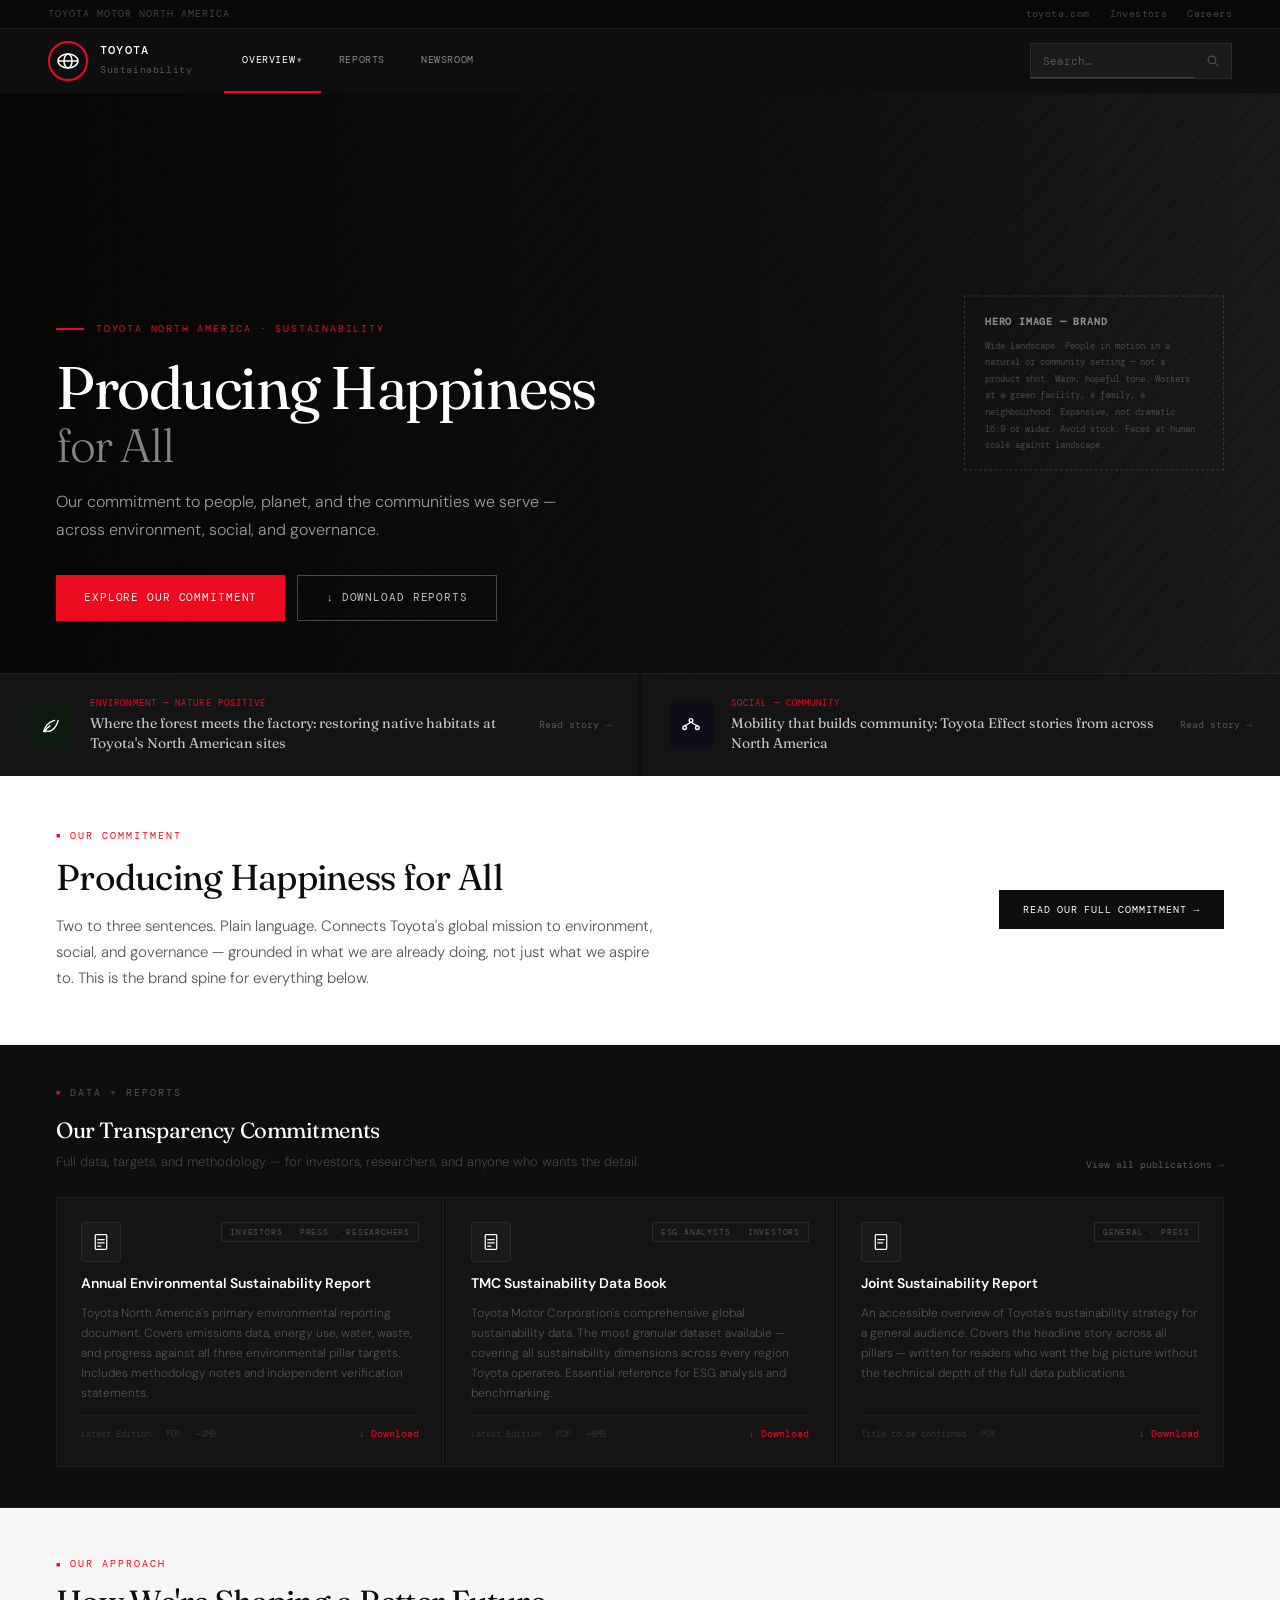
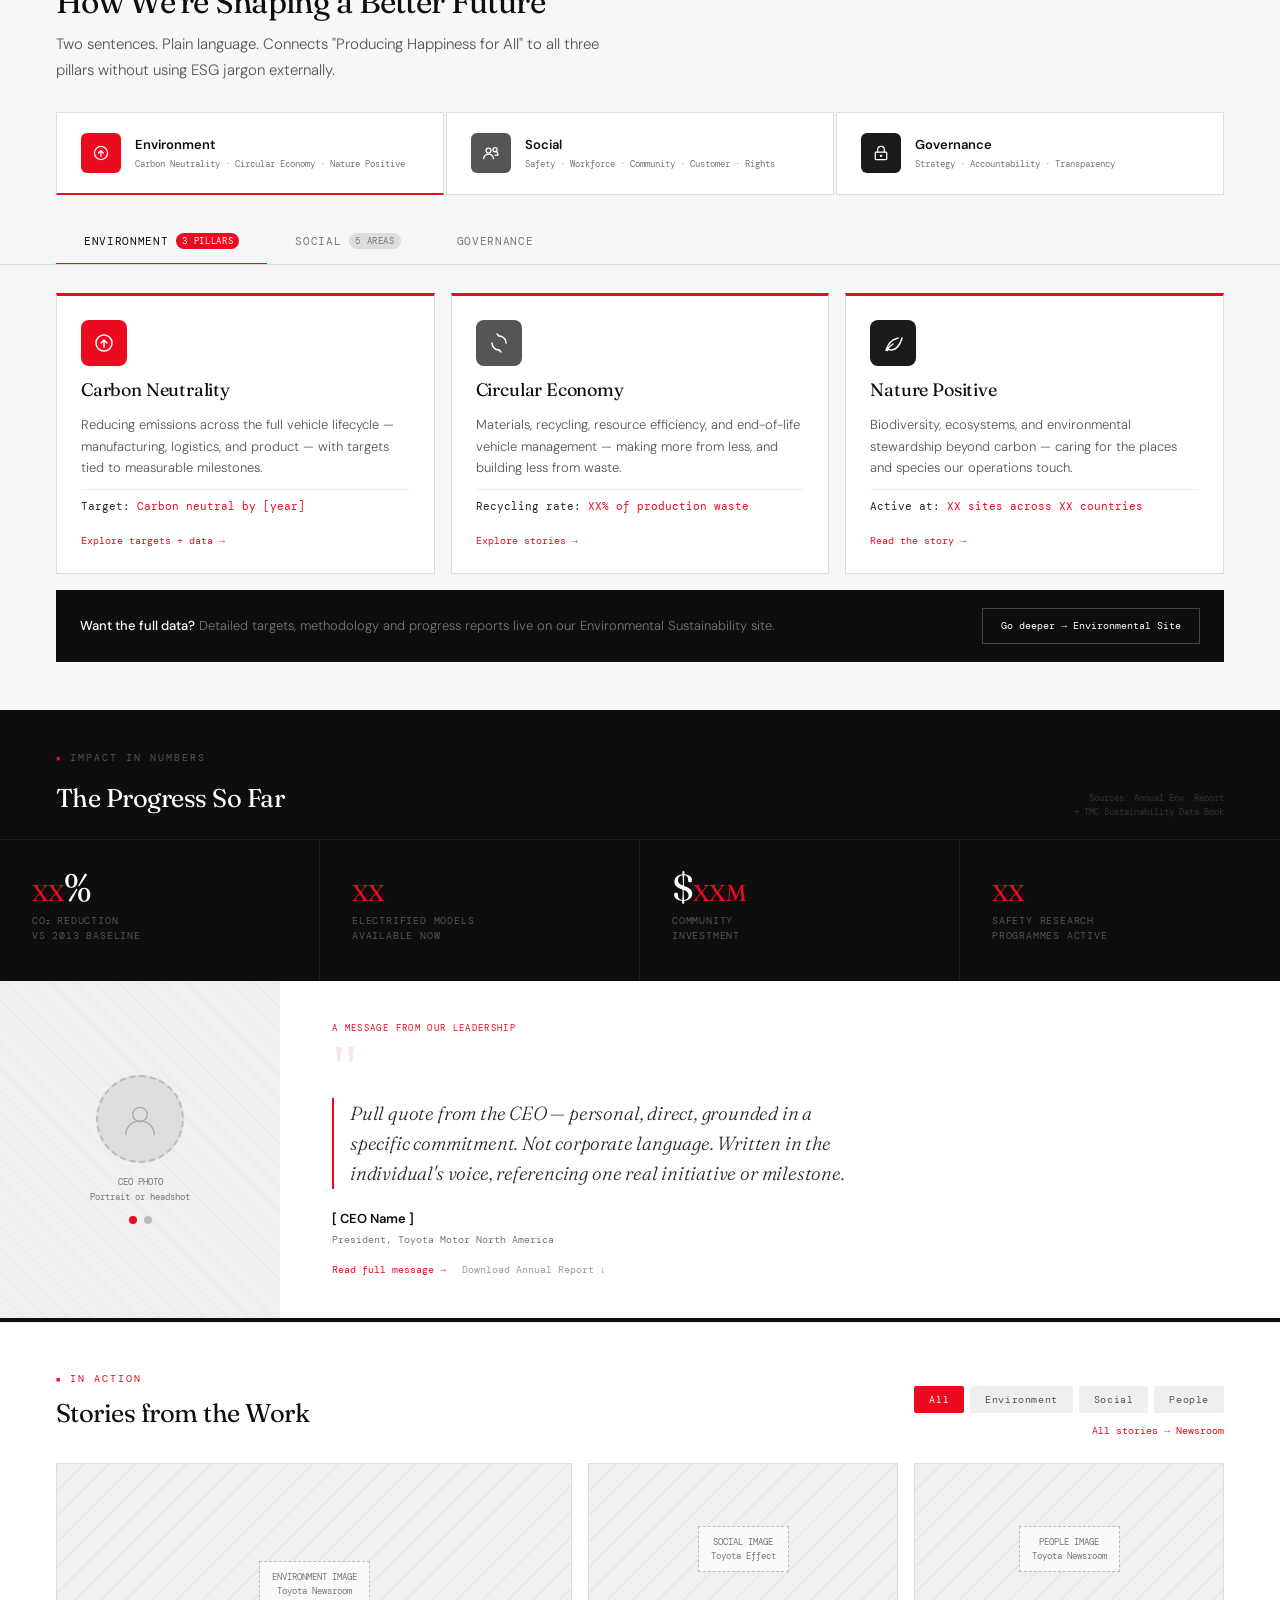
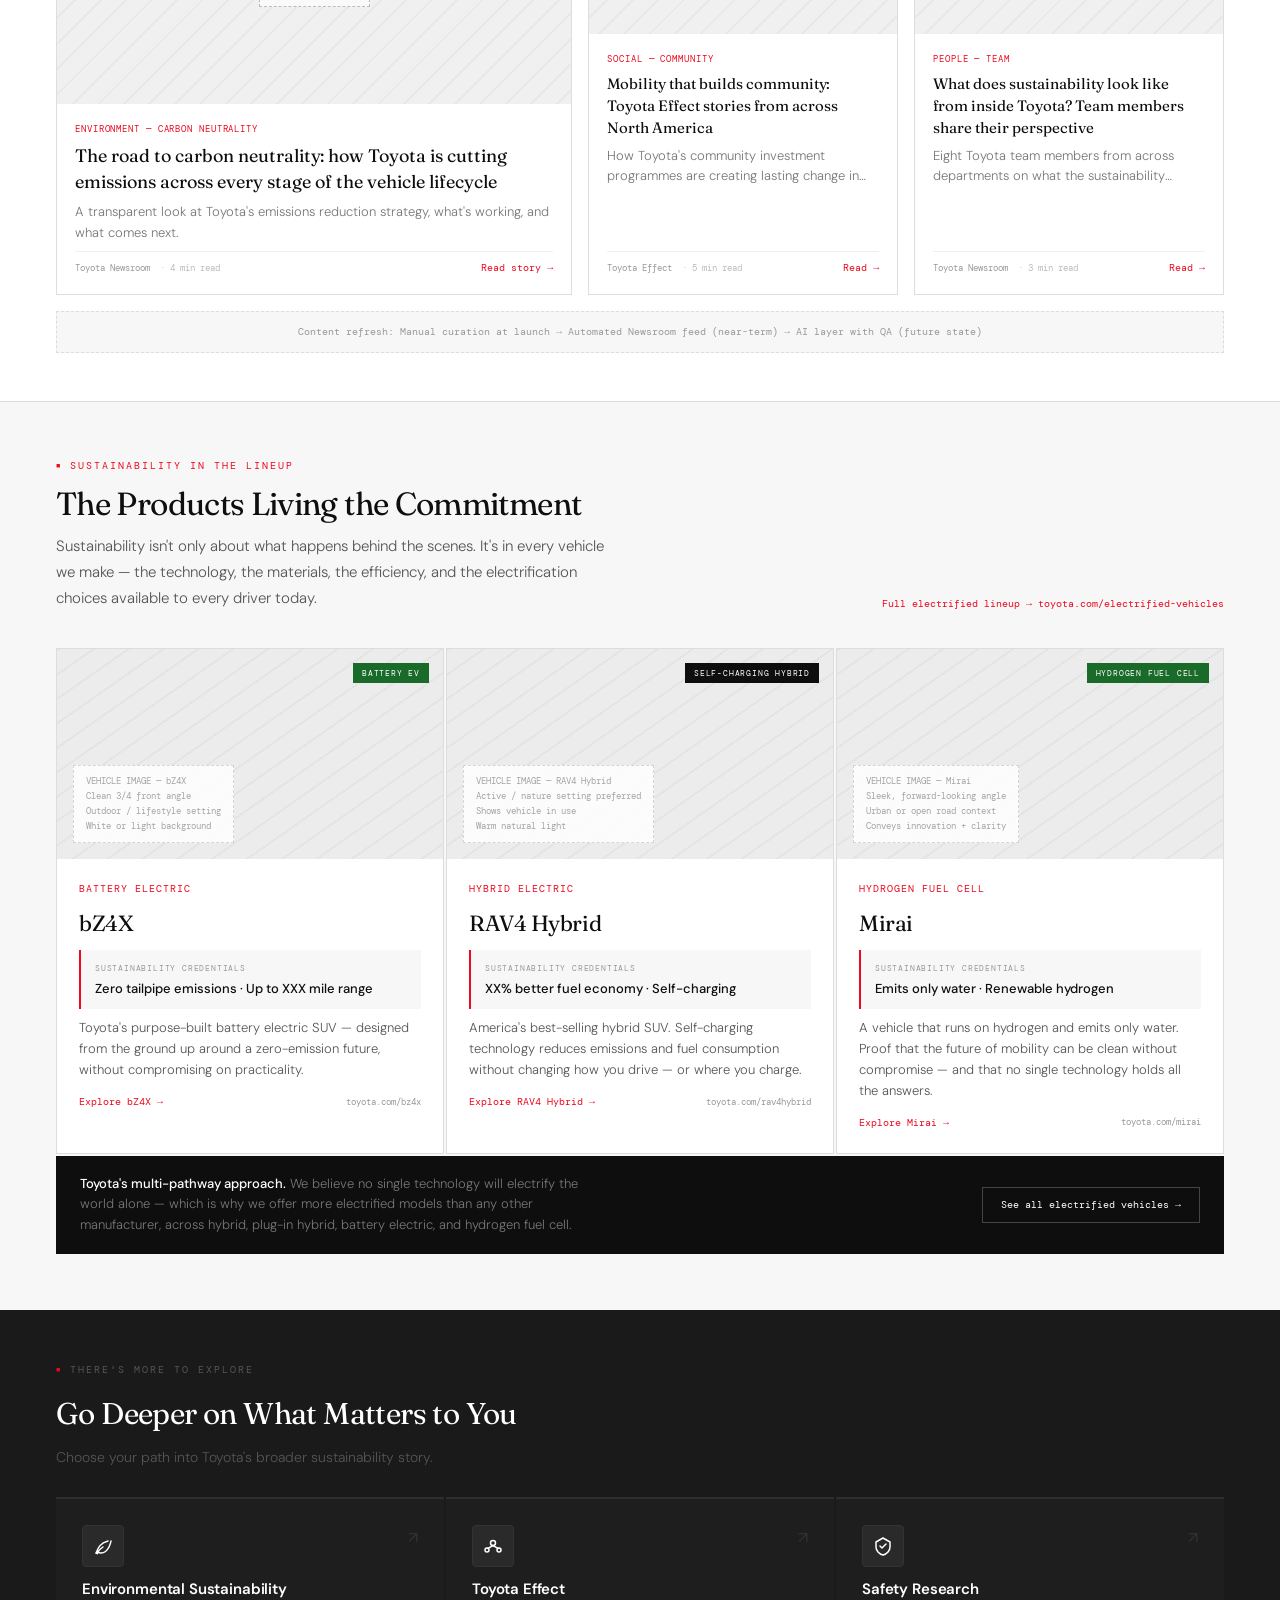
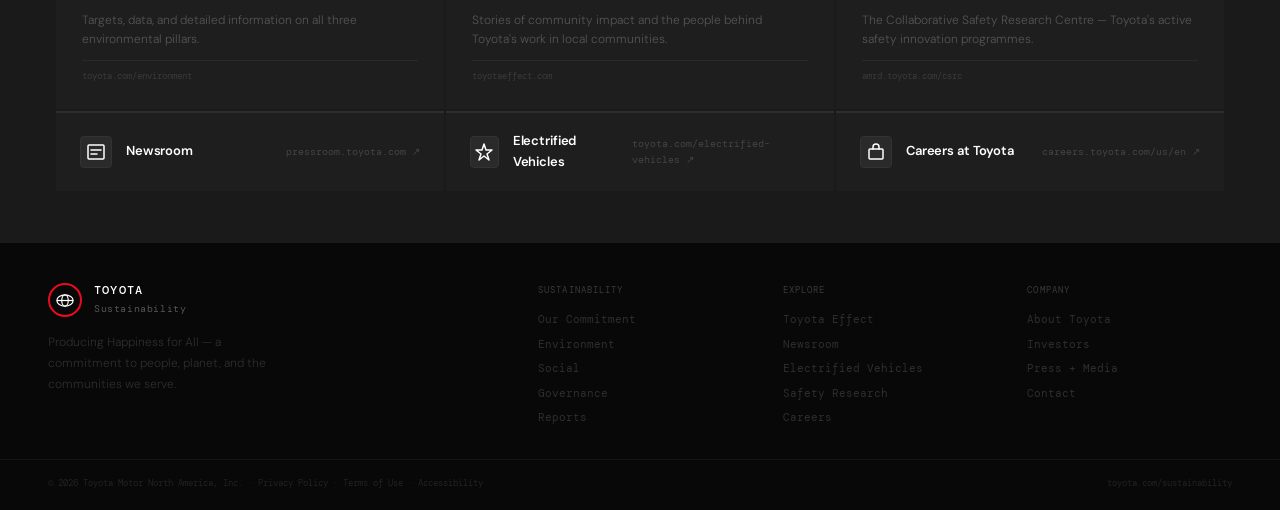
==== index.html @ 77f89257 "Add files via upload" ====
<!DOCTYPE html>
<html lang="en">
<head>
<meta charset="UTF-8">
<meta name="viewport" content="width=device-width, initial-scale=1.0">
<title>Toyota US Sustainability</title>
<link rel="stylesheet" href="shared.css">
<style>
/* ═══════════════════════════════
   1. STATIC HERO
═══════════════════════════════ */
.hero{position:relative;min-height:580px;display:flex;flex-direction:column;justify-content:flex-end;overflow:hidden;background:var(--black)}
.hero-bg{position:absolute;inset:0;background:repeating-linear-gradient(130deg,#141414 0,#141414 1px,#1c1c1c 1px,#1c1c1c 22px)}
.hero-overlay{position:absolute;inset:0;background:linear-gradient(to right,rgba(0,0,0,.82) 0%,rgba(0,0,0,.45) 65%,rgba(0,0,0,.1) 100%)}
.hero-img-note{position:absolute;top:50%;right:56px;transform:translateY(-50%);border:1px dashed rgba(255,255,255,.14);padding:16px 20px;font-family:var(--font-mono);font-size:9px;color:rgba(255,255,255,.22);line-height:1.85;max-width:260px;pointer-events:none}
.hero-img-note strong{display:block;color:rgba(255,255,255,.5);font-size:10px;text-transform:uppercase;letter-spacing:.08em;margin-bottom:6px}
.hero-content{position:relative;z-index:2;padding:56px 56px 52px;max-width:700px}
.hero-eyebrow{display:flex;align-items:center;gap:12px;margin-bottom:18px}
.hero-eyebrow::before{content:'';width:28px;height:2px;background:var(--red)}
.hero-eyebrow-text{font-family:var(--font-mono);font-size:10px;color:var(--red);letter-spacing:.18em;text-transform:uppercase}
.hero-h1{font-family:var(--font-display);font-size:clamp(38px,5vw,60px);font-weight:400;color:var(--white);line-height:1.08;letter-spacing:-.025em;margin-bottom:18px}
.hero-h1 em{display:block;font-weight:300;color:rgba(255,255,255,.5);font-style:normal;font-size:.78em}
.hero-sub{font-size:16px;color:rgba(255,255,255,.6);line-height:1.72;margin-bottom:32px;font-weight:300;max-width:500px}
.hero-ctas{display:flex;gap:12px;flex-wrap:wrap}

/* Hero story teasers — below the fold of the hero */
.hero-stories{display:grid;grid-template-columns:1fr 1fr;gap:2px;background:var(--black)}
.hs-teaser{background:#141414;border-top:1px solid #222;padding:22px 28px;display:flex;align-items:center;gap:18px;cursor:pointer;text-decoration:none;transition:background .2s}
.hs-teaser:hover{background:#1c1c1c}
.hs-teaser-icon{width:44px;height:44px;border-radius:4px;display:flex;align-items:center;justify-content:center;flex-shrink:0}
.hs-teaser-icon.env{background:#0d1a10}
.hs-teaser-icon.soc{background:#0d0d1a}
.hs-teaser-icon svg{width:20px;height:20px}
.hs-teaser-label{font-family:var(--font-mono);font-size:9px;color:var(--red);text-transform:uppercase;letter-spacing:.12em;display:block;margin-bottom:4px}
.hs-teaser-title{font-family:var(--font-display);font-size:14px;font-weight:400;color:rgba(255,255,255,.75);line-height:1.4}
.hs-teaser-read{font-family:var(--font-mono);font-size:10px;color:rgba(255,255,255,.28);margin-left:auto;flex-shrink:0;display:flex;align-items:center;gap:4px;transition:color .2s}
.hs-teaser:hover .hs-teaser-read{color:var(--red)}

@media(max-width:1099px){.hero-content{padding:40px 28px 44px}.hero-img-note{display:none}.hero-stories{grid-template-columns:1fr}}
@media(max-width:767px){.hero-content{padding:32px 20px 36px}.hero-h1{font-size:34px}.hero-ctas{flex-direction:column}.btn-primary,.btn-ghost{width:100%;justify-content:center}.hs-teaser{padding:16px 20px}.hs-teaser-read{display:none}}


/* ═══════════════════════════════
   3. NAV SEARCH
═══════════════════════════════ */
.nav-search{position:relative;display:flex;align-items:center}
.nav-search-toggle{width:36px;height:36px;display:flex;align-items:center;justify-content:center;cursor:pointer;color:#888;transition:color .2s;background:none;border:none}
.nav-search-toggle:hover{color:var(--white)}
.nav-search-toggle svg{width:16px;height:16px}
.nav-search-input-wrap{position:absolute;right:100%;top:50%;transform:translateY(-50%);width:0;overflow:hidden;transition:width .3s ease}
.nav-search-input-wrap.open{width:220px}
.nav-search-input{width:100%;background:#1a1a1a;border:none;border-bottom:1px solid #444;padding:8px 12px;font-family:var(--font-mono);font-size:11px;color:var(--white);outline:none}
.nav-search-input::placeholder{color:#555}
/* Site-wide search overlay */
.search-overlay{position:fixed;inset:0;background:rgba(0,0,0,.92);z-index:200;display:flex;flex-direction:column;align-items:center;padding-top:120px;opacity:0;pointer-events:none;transition:opacity .25s}
.search-overlay.open{opacity:1;pointer-events:all}
.search-overlay-inner{width:100%;max-width:640px;padding:0 24px}
.so-label{font-family:var(--font-mono);font-size:10px;color:var(--red);letter-spacing:.2em;text-transform:uppercase;margin-bottom:16px}
.so-field{display:flex;border-bottom:2px solid var(--red)}
.so-input{flex:1;background:none;border:none;padding:16px 0;font-family:var(--font-display);font-size:clamp(22px,3vw,32px);color:var(--white);outline:none;font-weight:300}
.so-input::placeholder{color:#333}
.so-submit{background:var(--red);color:var(--white);border:none;padding:0 20px;font-family:var(--font-mono);font-size:11px;cursor:pointer;letter-spacing:.08em}
.so-close{position:absolute;top:28px;right:32px;background:none;border:none;color:#555;font-size:24px;cursor:pointer;transition:color .2s;line-height:1}
.so-close:hover{color:var(--white)}
.so-hints{margin-top:24px;display:flex;gap:8px;flex-wrap:wrap}
.so-hint{font-family:var(--font-mono);font-size:10px;color:#444;border:1px solid #2a2a2a;padding:5px 12px;cursor:pointer;transition:all .2s}
.so-hint:hover{background:#1a1a1a;color:var(--white);border-color:#444}

/* ═══════════════════════════════
   KEY MESSAGE
═══════════════════════════════ */
.key-message{background:var(--white);padding:52px 56px;display:grid;grid-template-columns:1fr auto;gap:48px;align-items:center;border-bottom:1px solid var(--grey-100)}
.km-headline{font-family:var(--font-display);font-size:clamp(26px,3vw,36px);font-weight:400;color:var(--black);letter-spacing:-.02em;line-height:1.2;margin-bottom:14px}
.km-body{font-size:15px;color:var(--grey-600);line-height:1.75;max-width:600px;font-weight:300}
@media(max-width:1099px){.key-message{padding:36px 28px;grid-template-columns:1fr;gap:20px}}
@media(max-width:767px){.key-message{padding:28px 20px}}

/* ═══════════════════════════════
   4. REPORTS — EXPANDED
═══════════════════════════════ */
.reports-section{background:var(--black);padding:40px 56px;border-bottom:1px solid #1a1a1a}
.reports-header{display:flex;align-items:flex-end;justify-content:space-between;gap:20px;margin-bottom:24px;flex-wrap:wrap}
.rs-h{font-family:var(--font-display);font-size:clamp(18px,2vw,22px);font-weight:400;color:var(--white);letter-spacing:-.02em;margin-top:6px}
.rs-sub{font-size:13px;color:#444;font-weight:300;margin-top:4px}
.rs-all{font-family:var(--font-mono);font-size:10px;color:#555;text-decoration:none;display:flex;align-items:center;gap:4px;transition:color .2s;white-space:nowrap}
.rs-all:hover{color:var(--white)}
.reports-grid{display:grid;grid-template-columns:repeat(3,1fr);gap:2px}
.report-card{background:#141414;border:1px solid #1e1e1e;padding:24px;display:flex;flex-direction:column;gap:12px;transition:border-color .2s,background .2s;text-decoration:none}
.report-card:hover{border-color:var(--red);background:#181818}
.rc-top{display:flex;align-items:flex-start;justify-content:space-between;gap:12px}
.rc-icon{width:40px;height:40px;background:#1a1a1a;border:1px solid #2a2a2a;border-radius:3px;display:flex;align-items:center;justify-content:center;flex-shrink:0}
.rc-icon svg{width:18px;height:18px}
.rc-audience{font-family:var(--font-mono);font-size:8px;padding:3px 8px;border:1px solid #2a2a2a;color:#555;letter-spacing:.1em;text-transform:uppercase}
.rc-title{font-size:14px;font-weight:600;color:var(--white);line-height:1.35}
.rc-desc{font-size:12px;color:#555;line-height:1.65;font-weight:300;flex:1}
.rc-foot{display:flex;align-items:center;justify-content:space-between;padding-top:10px;border-top:1px solid #1e1e1e}
.rc-meta{font-family:var(--font-mono);font-size:9px;color:#333}
.rc-dl{font-family:var(--font-mono);font-size:10px;color:var(--red);display:flex;align-items:center;gap:4px}
@media(max-width:1099px){.reports-section{padding:32px 28px}.reports-grid{grid-template-columns:1fr 1fr}}
@media(max-width:767px){.reports-section{padding:24px 20px}.reports-header{flex-direction:column;align-items:flex-start}.reports-grid{grid-template-columns:1fr}}

/* ═══════════════════════════════
   5. ESG — OVERVIEW + TABS
═══════════════════════════════ */
.esg-section{background:var(--grey-50)}
.esg-header{padding:48px 56px 0}
/* overview strip */
.esg-overview{display:grid;grid-template-columns:repeat(3,1fr);gap:2px;margin:28px 0 0}
.eo-item{background:var(--white);border:1px solid var(--grey-200);padding:20px 24px;display:flex;align-items:center;gap:14px;transition:box-shadow .15s,border-color .15s;cursor:pointer}
.eo-item:hover{box-shadow:0 3px 14px rgba(0,0,0,.07);border-color:var(--grey-300)}
.eo-item.active-tab{border-bottom-color:var(--red);border-bottom-width:2px}
.eo-icon{width:40px;height:40px;border-radius:6px;display:flex;align-items:center;justify-content:center;flex-shrink:0}
.eo-icon svg{width:18px;height:18px}
.eo-name{font-size:13px;font-weight:600;color:var(--black)}
.eo-tagline{font-family:var(--font-mono);font-size:9px;color:var(--grey-500);margin-top:2px;line-height:1.4}
/* tab nav */
.tab-nav{display:flex;padding:0 56px;border-bottom:1px solid var(--grey-200);overflow-x:auto;margin-top:24px}
.tab-btn{padding:14px 28px;font-family:var(--font-mono);font-size:11px;letter-spacing:.06em;text-transform:uppercase;color:var(--grey-500);cursor:pointer;border:none;border-bottom:2px solid transparent;background:none;margin-bottom:-1px;transition:color .2s,border-color .2s;display:flex;align-items:center;gap:8px;white-space:nowrap}
.tab-btn:hover{color:var(--grey-800)}
.tab-btn.active{color:var(--black);border-bottom-color:var(--red)}
.tab-count{font-size:9px;padding:2px 6px;border-radius:10px;background:var(--grey-200);color:var(--grey-500)}
.tab-btn.active .tab-count{background:var(--red);color:var(--white)}
.tab-panel{display:none;padding:28px 56px 48px}
.tab-panel.active{display:block}
/* env cards */
.env-grid{display:grid;grid-template-columns:repeat(3,1fr);gap:16px;margin-bottom:16px}
.env-card{background:var(--white);border:1px solid var(--grey-200);border-top:3px solid var(--red);padding:24px;display:flex;flex-direction:column;gap:10px;transition:box-shadow .2s}
.env-card:hover{box-shadow:0 4px 20px rgba(0,0,0,.08)}
.env-name{font-family:var(--font-display);font-size:18px;font-weight:400;color:var(--black);letter-spacing:-.01em}
.env-desc{font-size:13px;color:var(--grey-600);line-height:1.65;flex:1;font-weight:300}
.env-stat{font-family:var(--font-mono);font-size:11px;color:var(--grey-800);padding:8px 0;border-top:1px solid var(--grey-100)}
.env-stat span{color:var(--red)}
.env-cta{font-family:var(--font-mono);font-size:10px;color:var(--red);display:flex;align-items:center;gap:4px;cursor:pointer;background:none;border:none;padding:0;transition:gap .2s;text-decoration:none}
.env-cta:hover{gap:8px}
.env-deeper{background:var(--black);padding:18px 24px;display:flex;align-items:center;justify-content:space-between;gap:20px}
.env-deeper-text{font-size:13px;color:var(--grey-500);font-weight:300}
.env-deeper-text strong{color:var(--white);font-weight:500}
.env-deeper-btn{font-family:var(--font-mono);font-size:10px;color:var(--white);border:1px solid #444;padding:9px 18px;cursor:pointer;background:none;white-space:nowrap;transition:border-color .2s,color .2s;text-decoration:none;display:inline-block}
.env-deeper-btn:hover{border-color:var(--red);color:var(--red)}
/* social */
.social-grid{display:grid;grid-template-columns:repeat(5,1fr);gap:12px;margin-bottom:16px}
.social-item{background:var(--white);border:1px solid var(--grey-200);padding:18px 12px;text-align:center;display:flex;flex-direction:column;align-items:center;gap:8px;transition:box-shadow .2s,border-color .2s}
.social-item:hover{box-shadow:0 4px 16px rgba(0,0,0,.07);border-color:var(--grey-300)}
.social-label{font-size:13px;font-weight:600;color:var(--black)}
.social-sub{font-family:var(--font-mono);font-size:9px;color:var(--grey-500);line-height:1.4}
.social-sub a{color:var(--red);text-decoration:none}
.status-tag{font-family:var(--font-mono);font-size:8px;padding:2px 6px;border-radius:2px}
.s-ok{background:#edf7ed;color:#1a6b2a}.s-hold{background:#fde8e8;color:#c0000a}
.social-deeper{background:var(--grey-100);padding:14px 20px;display:flex;align-items:center;justify-content:space-between;gap:16px}
.social-deeper-text{font-size:13px;color:var(--grey-600);font-weight:300}
/* governance — notify */
.gov-notify{background:var(--white);border:1px solid var(--grey-200);padding:40px 48px;display:grid;grid-template-columns:1fr auto;gap:40px;align-items:center}
.gn-left{}
.gn-tag{font-family:var(--font-mono);font-size:9px;color:var(--red);letter-spacing:.18em;text-transform:uppercase;margin-bottom:12px}
.gn-title{font-family:var(--font-display);font-size:clamp(20px,2vw,26px);font-weight:400;color:var(--black);letter-spacing:-.02em;margin-bottom:10px}
.gn-body{font-size:14px;color:var(--grey-600);font-weight:300;line-height:1.7;max-width:480px}
.gn-form{display:flex;flex-direction:column;gap:10px;align-items:flex-end;min-width:240px}
.gn-input{width:100%;background:var(--grey-50);border:1px solid var(--grey-200);padding:11px 14px;font-family:var(--font-mono);font-size:11px;color:var(--black);outline:none;transition:border-color .2s}
.gn-input:focus{border-color:var(--red)}
.gn-input::placeholder{color:var(--grey-400)}
.gn-btn{background:var(--black);color:var(--white);padding:11px 20px;font-family:var(--font-mono);font-size:10px;letter-spacing:.08em;text-transform:uppercase;border:none;cursor:pointer;transition:background .2s;width:100%}
.gn-btn:hover{background:var(--grey-800)}
.gn-note{font-family:var(--font-mono);font-size:9px;color:var(--grey-400);text-align:center}
@media(max-width:1099px){.esg-header{padding:36px 28px 0}.esg-overview{grid-template-columns:1fr 1fr}.tab-nav{padding:0 28px}.tab-panel{padding:24px 28px 36px}.env-grid{grid-template-columns:1fr 1fr}.social-grid{grid-template-columns:repeat(3,1fr)}.gov-notify{grid-template-columns:1fr;gap:24px}.gn-form{align-items:flex-start;min-width:0}}
@media(max-width:767px){.esg-header{padding:28px 20px 0}.tab-btn{padding:12px 16px;font-size:10px}.tab-nav{padding:0 20px}.tab-panel{padding:20px 20px 32px}.esg-overview{grid-template-columns:1fr}.env-grid{grid-template-columns:1fr}.env-deeper{flex-direction:column;align-items:flex-start}.social-grid{grid-template-columns:1fr 1fr}.social-deeper{flex-direction:column;align-items:flex-start}.gov-notify{padding:24px 20px}}

/* ═══════════════════════════════
   FIGURES
═══════════════════════════════ */
.figures-section{background:var(--black)}
.figures-header{padding:40px 56px 0;display:flex;align-items:flex-end;justify-content:space-between;gap:20px}
.figures-h2{font-family:var(--font-display);font-size:clamp(20px,2vw,26px);font-weight:400;color:var(--white);letter-spacing:-.02em;margin-top:6px}
.figures-source{font-family:var(--font-mono);font-size:9px;color:#333;text-align:right;line-height:1.6}
.figures-grid{display:grid;grid-template-columns:repeat(4,1fr);margin-top:20px}
.figure-item{padding:28px 32px;border-right:1px solid #1e1e1e;border-top:1px solid #1e1e1e;cursor:default;transition:background .2s}
.figure-item:last-child{border-right:none}
.figure-item:hover{background:#141414}
.figure-num{font-family:var(--font-display);font-size:clamp(32px,3vw,44px);font-weight:400;color:var(--white);line-height:1;letter-spacing:-.02em;margin-bottom:6px}
.figure-num .unit{color:var(--red);font-size:.6em}
.figure-label{font-family:var(--font-mono);font-size:10px;color:var(--grey-600);text-transform:uppercase;letter-spacing:.08em;line-height:1.5}
.figure-detail{margin-top:10px;max-height:0;overflow:hidden;transition:max-height .3s ease}
.figure-item:hover .figure-detail{max-height:60px}
.figure-source{font-family:var(--font-mono);font-size:9px;color:#444}
.figure-link{font-family:var(--font-mono);font-size:10px;color:var(--red);text-decoration:none;display:flex;align-items:center;gap:4px;margin-top:4px}
.figure-link:hover{text-decoration:underline}
@media(max-width:1099px){.figures-header{padding:28px 28px 0}.figures-grid{grid-template-columns:repeat(2,1fr)}.figure-item:nth-child(2){border-right:none}.figure-item:nth-child(3){border-right:1px solid #1e1e1e}.figure-item:nth-child(4){border-right:none}}
@media(max-width:767px){.figures-header{padding:24px 20px 0;flex-direction:column;align-items:flex-start}.figures-grid{grid-template-columns:1fr 1fr}.figure-item{padding:20px}.figure-item:nth-child(2n){border-right:none}.figure-item:nth-child(3){border-right:1px solid #1e1e1e}}

/* ═══════════════════════════════
   LEADERSHIP
═══════════════════════════════ */
.leadership-section{background:var(--white);display:grid;grid-template-columns:280px 1fr;border-bottom:4px solid var(--black);min-height:280px}
.leader-photo{background:var(--grey-100);display:flex;flex-direction:column;align-items:center;justify-content:center;gap:14px;position:relative;overflow:hidden;padding:32px}
.leader-photo-bg{position:absolute;inset:0;background:repeating-linear-gradient(45deg,#e8e8e8,#e8e8e8 2px,#f0f0f0 2px,#f0f0f0 16px);opacity:.6}
.leader-photo-inner{position:relative;z-index:1;display:flex;flex-direction:column;align-items:center;gap:12px;font-family:var(--font-mono);font-size:9px;color:var(--grey-500);text-align:center}
.leader-avatar{width:88px;height:88px;border-radius:50%;border:2px dashed var(--grey-300);display:flex;align-items:center;justify-content:center;background:var(--grey-200)}
.leader-dots{display:flex;gap:7px}
.leader-dot{width:8px;height:8px;border-radius:50%;background:var(--grey-300);cursor:pointer;border:none;transition:background .2s}
.leader-dot.active{background:var(--red)}
.leader-body{padding:40px 52px;display:flex;flex-direction:column;justify-content:center}
.leader-eyebrow{font-family:var(--font-mono);font-size:9px;color:var(--red);letter-spacing:.15em;text-transform:uppercase;margin-bottom:14px}
.leader-qmark{font-family:Georgia,serif;font-size:64px;color:var(--red);line-height:.6;margin-bottom:10px;opacity:.1}
.leader-quote{font-family:var(--font-display);font-size:clamp(15px,1.6vw,19px);font-weight:300;color:var(--grey-800);line-height:1.6;letter-spacing:-.01em;margin-bottom:20px;font-style:italic;border-left:2px solid var(--red);padding-left:16px;max-width:520px}
.leader-name{font-weight:600;font-size:13px;color:var(--black)}
.leader-role{font-family:var(--font-mono);font-size:10px;color:var(--grey-500);margin-top:3px;margin-bottom:14px}
.leader-links{display:flex;gap:16px;flex-wrap:wrap}
.leader-link{font-family:var(--font-mono);font-size:10px;color:var(--red);text-decoration:none;display:flex;align-items:center;gap:4px;transition:gap .2s}
.leader-link:hover{gap:8px}
.leader-link-sec{font-family:var(--font-mono);font-size:10px;color:var(--grey-400);text-decoration:none;display:flex;align-items:center;gap:4px;transition:color .2s}
.leader-link-sec:hover{color:var(--grey-700)}
.leader-slide{display:none}
.leader-slide.active{display:flex;flex-direction:column;justify-content:center}
@media(max-width:1099px){.leadership-section{grid-template-columns:200px 1fr}.leader-body{padding:28px 32px}}
@media(max-width:767px){.leadership-section{grid-template-columns:1fr}.leader-photo{min-height:140px;flex-direction:row;justify-content:flex-start;padding:20px}.leader-photo-inner{flex-direction:row;gap:14px;align-items:center}.leader-avatar{width:64px;height:64px;flex-shrink:0}.leader-body{padding:24px 20px 28px}.leader-quote{font-size:15px}.leader-links{flex-direction:column;gap:10px}}

/* ═══════════════════════════════
   6. STORIES — WITH EXCERPT + READ TIME
═══════════════════════════════ */
.stories-section{background:var(--white);padding:48px 56px;border-top:1px solid var(--grey-100)}
.stories-top{display:flex;justify-content:space-between;align-items:flex-end;margin-bottom:24px;gap:20px;flex-wrap:wrap}
.stories-filters{display:flex;gap:6px;flex-wrap:wrap}
.filter-btn{padding:6px 14px;font-family:var(--font-mono);font-size:10px;border-radius:2px;background:var(--grey-100);color:var(--grey-600);cursor:pointer;letter-spacing:.06em;border:1px solid transparent;transition:all .2s}
.filter-btn:hover{background:var(--grey-200)}
.filter-btn.active{background:var(--red);color:var(--white);border-color:var(--red)}
.stories-all-link{font-family:var(--font-mono);font-size:10px;color:var(--red);text-decoration:none;display:flex;align-items:center;gap:4px;transition:gap .2s;white-space:nowrap}
.stories-all-link:hover{gap:8px}
#stories-grid{display:grid;grid-template-columns:5fr 3fr 3fr;gap:16px}
.story-card{border:1px solid var(--grey-200);display:flex;flex-direction:column;overflow:hidden;transition:box-shadow .2s;cursor:pointer}
.story-card:hover{box-shadow:0 6px 24px rgba(0,0,0,.09)}
.story-img{background:repeating-linear-gradient(135deg,#e8e8e8,#e8e8e8 2px,#f0f0f0 2px,#f0f0f0 18px);height:170px;display:flex;align-items:center;justify-content:center}
.story-card.featured .story-img{height:240px}
.story-img-inner{border:1px dashed var(--grey-300);padding:8px 12px;background:rgba(255,255,255,.7);font-family:var(--font-mono);font-size:9px;color:var(--grey-500);text-align:center;line-height:1.6}
.story-body{padding:18px;flex:1;display:flex;flex-direction:column;gap:7px}
.story-tag{font-family:var(--font-mono);font-size:9px;color:var(--red);text-transform:uppercase;letter-spacing:.1em}
.story-title{font-family:var(--font-display);font-size:15px;font-weight:400;color:var(--black);line-height:1.45}
.story-card.featured .story-title{font-size:18px}
.story-excerpt{font-size:13px;color:var(--grey-500);line-height:1.6;font-weight:300}
.story-card:not(.featured) .story-excerpt{display:-webkit-box;-webkit-line-clamp:2;-webkit-box-orient:vertical;overflow:hidden}
.story-meta{display:flex;align-items:center;justify-content:space-between;margin-top:auto;padding-top:8px;border-top:1px solid var(--grey-100)}
.story-meta-left{display:flex;align-items:center;gap:10px}
.story-source{font-family:var(--font-mono);font-size:9px;color:var(--grey-400)}
.story-readtime{font-family:var(--font-mono);font-size:9px;color:var(--grey-300)}
.story-read{font-family:var(--font-mono);font-size:10px;color:var(--red);text-decoration:none;display:flex;align-items:center;gap:3px}
.stories-refresh{margin-top:16px;padding:12px 16px;background:var(--grey-50);border:1px dashed var(--grey-200);font-family:var(--font-mono);font-size:10px;color:var(--grey-400);text-align:center}
@media(max-width:1099px){.stories-section{padding:36px 28px}#stories-grid{grid-template-columns:1fr 1fr}.story-card.featured{grid-column:1/-1}.story-card.featured .story-img{height:200px}}
@media(max-width:767px){.stories-section{padding:28px 20px}.stories-top{flex-direction:column;align-items:flex-start}#stories-grid{grid-template-columns:1fr}.story-card.featured .story-img,.story-img{height:160px}.story-card.featured .story-title{font-size:16px}.story-excerpt{display:none}}

/* ═══════════════════════════════
   PRODUCT SPOTLIGHT
═══════════════════════════════ */
.product-spotlight{background:var(--grey-50);padding:56px;border-top:1px solid var(--grey-200)}
.ps-header{display:flex;align-items:flex-end;justify-content:space-between;gap:20px;margin-bottom:36px;flex-wrap:wrap}
.ps-right-link{font-family:var(--font-mono);font-size:10px;color:var(--red);text-decoration:none;display:flex;align-items:center;gap:4px;transition:gap .2s;white-space:nowrap}
.ps-right-link:hover{gap:8px}
.ps-grid{display:grid;grid-template-columns:repeat(3,1fr);gap:2px}
.ps-card{background:var(--white);border:1px solid var(--grey-200);display:flex;flex-direction:column;overflow:hidden;transition:box-shadow .2s;text-decoration:none}
.ps-card:hover{box-shadow:0 6px 28px rgba(0,0,0,.1)}
.ps-img{height:210px;background:repeating-linear-gradient(145deg,#e4e4e4,#e4e4e4 2px,#ececec 2px,#ececec 20px);display:flex;align-items:flex-end;justify-content:flex-start;padding:16px;position:relative}
.ps-img-note{font-family:var(--font-mono);font-size:9px;color:rgba(0,0,0,.35);background:rgba(255,255,255,.85);border:1px dashed rgba(0,0,0,.15);padding:8px 12px;line-height:1.65;max-width:200px}
.ps-badge{position:absolute;top:14px;right:14px;background:var(--black);color:var(--white);font-family:var(--font-mono);font-size:8px;letter-spacing:.1em;text-transform:uppercase;padding:4px 9px}
.ps-badge.green{background:#1a6b2a}
.ps-body{padding:22px;display:flex;flex-direction:column;gap:9px}
.ps-model{font-family:var(--font-display);font-size:22px;font-weight:400;color:var(--black);letter-spacing:-.02em}
.ps-tagline{font-family:var(--font-mono);font-size:10px;color:var(--red);text-transform:uppercase;letter-spacing:.1em}
.ps-sustainability{background:var(--grey-50);padding:12px 14px;display:flex;flex-direction:column;gap:6px;border-left:2px solid var(--red)}
.ps-s-label{font-family:var(--font-mono);font-size:8px;color:var(--grey-400);text-transform:uppercase;letter-spacing:.1em}
.ps-s-stat{font-size:13px;color:var(--black);font-weight:500;line-height:1.3}
.ps-cta-row{display:flex;align-items:center;justify-content:space-between;padding-top:4px}
.ps-cta{font-family:var(--font-mono);font-size:10px;color:var(--red);display:flex;align-items:center;gap:4px;transition:gap .2s}
.ps-cta:hover{gap:8px}
.ps-secondary{font-family:var(--font-mono);font-size:9px;color:var(--grey-400)}
.ps-foot{background:var(--black);padding:18px 24px;display:flex;align-items:center;justify-content:space-between;gap:20px;margin-top:2px}
.ps-foot-text{font-size:13px;color:var(--grey-500);font-weight:300;max-width:520px}
.ps-foot-text strong{color:var(--white);font-weight:500}
.ps-foot-btn{font-family:var(--font-mono);font-size:10px;color:var(--white);border:1px solid #444;padding:9px 18px;white-space:nowrap;text-decoration:none;transition:border-color .2s,color .2s;display:inline-block}
.ps-foot-btn:hover{border-color:var(--red);color:var(--red)}
@media(max-width:1099px){.product-spotlight{padding:40px 28px}.ps-grid{grid-template-columns:1fr 1fr}.ps-foot{flex-direction:column;align-items:flex-start;gap:12px}}
@media(max-width:767px){.product-spotlight{padding:28px 20px}.ps-grid{grid-template-columns:1fr}.ps-header{flex-direction:column;align-items:flex-start}.ps-foot{padding:16px 18px}}

/* ═══════════════════════════════
   SIGNPOST
═══════════════════════════════ */
.signpost-section{background:var(--grey-900);padding:52px 56px}
.sp-header{margin-bottom:28px}
.sp-h2{font-family:var(--font-display);font-size:clamp(22px,2.5vw,30px);font-weight:400;color:var(--white);letter-spacing:-.02em;margin-bottom:8px}
.sp-sub{font-size:14px;color:var(--grey-600);font-weight:300;max-width:440px;line-height:1.65}
.sp-grid{display:grid;grid-template-columns:repeat(3,1fr);gap:2px;margin-bottom:2px}
.sp-card{background:#1e1e1e;padding:26px;display:flex;flex-direction:column;gap:10px;border-top:2px solid #2e2e2e;transition:border-top-color .2s,background .2s;text-decoration:none}
.sp-card:hover{border-top-color:var(--red);background:#222}
.sp-top{display:flex;align-items:flex-start;justify-content:space-between}
.sp-icon-wrap{width:42px;height:42px;background:#2a2a2a;border:1px solid #333;border-radius:4px;display:flex;align-items:center;justify-content:center}
.sp-icon-wrap svg{width:20px;height:20px}
.sp-arrow{font-size:16px;color:#333;transition:color .2s}
.sp-card:hover .sp-arrow{color:var(--red)}
.sp-name{font-size:15px;font-weight:600;color:var(--white);letter-spacing:-.01em}
.sp-desc{font-size:12px;color:var(--grey-600);line-height:1.6;font-weight:300;flex:1}
.sp-url{font-family:var(--font-mono);font-size:9px;color:#3a3a3a;padding-top:8px;border-top:1px solid #2a2a2a}
.sp-row2{display:grid;grid-template-columns:repeat(3,1fr);gap:2px}
.sp-card.compact{padding:18px 24px;flex-direction:row;align-items:center;gap:14px}
.sp-card.compact .sp-desc{display:none}
.sp-card.compact .sp-name{font-size:13px}
.sp-card.compact .sp-url{border:none;padding:0;margin-left:auto;font-size:10px;color:#444}
@media(max-width:1099px){.signpost-section{padding:40px 28px}.sp-grid,.sp-row2{grid-template-columns:1fr 1fr}}
@media(max-width:767px){.signpost-section{padding:32px 20px}.sp-grid,.sp-row2{grid-template-columns:1fr}}
</style>
</head>
<body>

<!-- SEARCH OVERLAY -->
<div class="search-overlay" id="search-overlay" role="dialog" aria-label="Search">
  <button class="so-close" onclick="closeSearch()" aria-label="Close search">✕</button>
  <div class="search-overlay-inner">
    <div class="so-label">Search</div>
    <div class="so-field">
      <input class="so-input" type="text" placeholder="Environment, community, electrified…" id="so-input" autocomplete="off">
      <button class="so-submit" onclick="doSearch()">Search</button>
    </div>
    <div class="so-hints">
      <button class="so-hint" onclick="fillSearch('carbon neutrality')">Carbon neutrality</button>
      <button class="so-hint" onclick="fillSearch('electrified vehicles')">Electrified vehicles</button>
      <button class="so-hint" onclick="fillSearch('community')">Community</button>
      <button class="so-hint" onclick="fillSearch('annual report')">Annual report</button>
      <button class="so-hint" onclick="fillSearch('nature positive')">Nature positive</button>
    </div>
  </div>
</div>

<!-- NAV -->
<nav class="site-nav">
  <div class="nav-utility">
    <span class="nav-utility-brand">Toyota Motor North America</span>
    <div class="nav-utility-links">
      <a href="https://toyota.com" target="_blank">toyota.com</a>
      <a href="#">Investors</a>
      <a href="#">Careers</a>
    </div>
  </div>
  <div class="nav-main">
    <a href="index.html" class="nav-logo">
      <div class="nav-logo-ring"><svg width="22" height="16" viewBox="0 0 22 16" fill="none"><ellipse cx="11" cy="8" rx="10" ry="7" stroke="white" stroke-width="1.5"/><ellipse cx="11" cy="8" rx="4" ry="7" stroke="white" stroke-width="1.5"/><line x1="1" y1="8" x2="21" y2="8" stroke="white" stroke-width="1.5"/></svg></div>
      <div class="nav-logo-text"><strong>TOYOTA</strong><span>Sustainability</span></div>
    </a>
    <div class="nav-links">
      <a href="index.html" class="nav-link active dd">Overview
        <div class="nav-dropdown">
          <div class="nav-dropdown-label">Environment</div>
          <a href="#esg"><svg viewBox="0 0 16 16" fill="none"><circle cx="8" cy="8" r="5" stroke="currentColor" stroke-width="1.2"/><path d="M8 11V6M6 8l2-2 2 2" stroke="currentColor" stroke-width="1.2" stroke-linecap="round"/></svg>Carbon Neutrality</a>
          <a href="#esg"><svg viewBox="0 0 16 16" fill="none"><path d="M13 8a5 5 0 0 0-5-5" stroke="currentColor" stroke-width="1.2" stroke-linecap="round"/><path d="M3 8a5 5 0 0 0 5 5" stroke="currentColor" stroke-width="1.2" stroke-linecap="round"/><path d="M8 3L6.5 1.5M8 13l1.5 1.5" stroke="currentColor" stroke-width="1.2" stroke-linecap="round"/></svg>Circular Economy</a>
          <a href="#esg"><svg viewBox="0 0 16 16" fill="none"><path d="M12 4C5 6 4.5 10 3 14l1 .3.5-1.3C5 13.5 6 14 7 14c7 0 8-10 8-10" stroke="currentColor" stroke-width="1.2" stroke-linecap="round"/><path d="M4 14C5 12 7 10 9 9" stroke="currentColor" stroke-width="1.2" stroke-linecap="round"/></svg>Nature Positive</a>
          <div class="nav-dropdown-divider"></div>
          <div class="nav-dropdown-label">Social</div>
          <a href="#esg"><svg viewBox="0 0 16 16" fill="none"><path d="M8 2L2 5v4c0 3 2.5 5.5 6 6.5 3.5-1 6-3.5 6-6.5V5L8 2z" stroke="currentColor" stroke-width="1.2" stroke-linejoin="round"/></svg>Safety</a>
          <a href="#esg"><svg viewBox="0 0 16 16" fill="none"><circle cx="6" cy="6" r="2.5" stroke="currentColor" stroke-width="1.2"/><path d="M1 14c0-2.8 2.2-5 5-5s5 2.2 5 5" stroke="currentColor" stroke-width="1.2" stroke-linecap="round"/><circle cx="12" cy="5.5" r="2" stroke="currentColor" stroke-width="1.2"/></svg>Workforce &amp; Community</a>
          <div class="nav-dropdown-divider"></div>
          <div class="nav-dropdown-label">Governance</div>
          <a href="#esg"><svg viewBox="0 0 16 16" fill="none"><rect x="2" y="7" width="12" height="8" rx="1" stroke="currentColor" stroke-width="1.2"/><path d="M5 7V5a3 3 0 0 1 6 0v2" stroke="currentColor" stroke-width="1.2" stroke-linecap="round"/></svg>Governance — Coming Soon</a>
          <div class="nav-dropdown-divider"></div>
          <a href="#figures"><svg viewBox="0 0 16 16" fill="none"><rect x="2" y="10" width="3" height="4" stroke="currentColor" stroke-width="1.2"/><rect x="6.5" y="6" width="3" height="8" stroke="currentColor" stroke-width="1.2"/><rect x="11" y="2" width="3" height="12" stroke="currentColor" stroke-width="1.2"/></svg>Key Figures</a>
          <a href="#leadership"><svg viewBox="0 0 16 16" fill="none"><circle cx="8" cy="6" r="3" stroke="currentColor" stroke-width="1.2"/><path d="M2 15c0-3.3 2.7-6 6-6s6 2.7 6 6" stroke="currentColor" stroke-width="1.2" stroke-linecap="round"/></svg>Leadership</a>
        </div>
      </a>
      <a href="reports.html" class="nav-link">Reports</a>
      <a href="newsroom.html" class="nav-link">Newsroom</a>
    </div>
    <!-- Inline search field -->
    <div class="nav-search-field" role="search">
      <input class="nav-search-input" type="text" placeholder="Search…" aria-label="Search" onfocus="openSearch()" readonly>
      <button class="nav-search-icon" onclick="openSearch()" aria-label="Open search">
        <svg viewBox="0 0 20 20" fill="none"><circle cx="8.5" cy="8.5" r="5.5" stroke="currentColor" stroke-width="1.5"/><line x1="12.5" y1="12.5" x2="17" y2="17" stroke="currentColor" stroke-width="1.5" stroke-linecap="round"/></svg>
      </button>
    </div>
    <button class="nav-hamburger" id="ham" aria-label="Menu" aria-expanded="false"><span></span><span></span><span></span></button>
  </div>
  <div class="nav-mobile" id="mob">
    <div class="nav-mobile-search">
      <input type="text" placeholder="Search sustainability…" onfocus="openSearch()" readonly>
      <button onclick="openSearch()">Search</button>
    </div>
    <div class="nav-mobile-section">Sustainability</div>
    <a href="index.html" class="nav-mobile-link active">Overview</a>
    <a href="#esg" class="nav-mobile-link">Environment</a>
    <a href="#esg" class="nav-mobile-link">Social</a>
    <a href="#esg" class="nav-mobile-link">Governance</a>
    <a href="#figures" class="nav-mobile-link">Key Figures</a>
    <a href="#leadership" class="nav-mobile-link">Leadership</a>
    <div class="nav-mobile-section">More</div>
    <a href="reports.html" class="nav-mobile-link">Reports</a>
    <a href="newsroom.html" class="nav-mobile-link">Newsroom</a>
  </div>
</nav>


<!-- 01: STATIC HERO -->
<section class="hero" id="hero" aria-label="Hero">
  <div class="hero-bg" aria-hidden="true"></div>
  <div class="hero-overlay" aria-hidden="true"></div>
  <div class="hero-img-note" aria-hidden="true">
    <strong>Hero Image — Brand</strong>
    Wide landscape. People in motion in a natural or community setting — not a product shot. Warm, hopeful tone. Workers at a green facility, a family, a neighbourhood. Expansive, not dramatic. 16:9 or wider. Avoid stock. Faces at human scale against landscape.
  </div>
  <div class="hero-content fade-up">
    <div class="hero-eyebrow"><span class="hero-eyebrow-text">Toyota North America · Sustainability</span></div>
    <h1 class="hero-h1">Producing Happiness<em>for All</em></h1>
    <p class="hero-sub">Our commitment to people, planet, and the communities we serve — across environment, social, and governance.</p>
    <div class="hero-ctas">
      <a href="#commitment" class="btn-primary">Explore our commitment</a>
      <a href="#reports" class="btn-ghost">↓ Download Reports</a>
    </div>
  </div>
</section>

<!-- HERO STORY TEASERS -->
<div class="hero-stories">
  <a href="story.html" class="hs-teaser">
    <div class="hs-teaser-icon env">
      <svg viewBox="0 0 22 22" fill="none"><path d="M16 6C8 8 6 13 4 18l1.5.5.7-1.8C7 17.5 8 18 9 18c8 0 11-12 11-12" stroke="white" stroke-width="1.5" stroke-linecap="round"/><path d="M4.5 18C6 16 8 14 11 12" stroke="white" stroke-width="1.5" stroke-linecap="round"/></svg>
    </div>
    <div>
      <span class="hs-teaser-label">Environment — Nature Positive</span>
      <div class="hs-teaser-title">Where the forest meets the factory: restoring native habitats at Toyota's North American sites</div>
    </div>
    <span class="hs-teaser-read">Read story →</span>
  </a>
  <a href="story.html" class="hs-teaser">
    <div class="hs-teaser-icon soc">
      <svg viewBox="0 0 22 22" fill="none"><circle cx="11" cy="6" r="2" stroke="white" stroke-width="1.5"/><circle cx="4" cy="14" r="2" stroke="white" stroke-width="1.5"/><circle cx="18" cy="14" r="2" stroke="white" stroke-width="1.5"/><path d="M11 8C8.5 9.5 6 11 4 12M11 8C13.5 9.5 16 11 18 12" stroke="white" stroke-width="1.5" stroke-linecap="round"/></svg>
    </div>
    <div>
      <span class="hs-teaser-label">Social — Community</span>
      <div class="hs-teaser-title">Mobility that builds community: Toyota Effect stories from across North America</div>
    </div>
    <span class="hs-teaser-read">Read story →</span>
  </a>
</div>

<!-- 02: KEY MESSAGE -->
<section class="key-message fade-up" id="commitment">
  <div>
    <div class="section-eyebrow">Our Commitment</div>
    <h2 class="km-headline">Producing Happiness for All</h2>
    <p class="km-body">Two to three sentences. Plain language. Connects Toyota's global mission to environment, social, and governance — grounded in what we are already doing, not just what we aspire to. This is the brand spine for everything below.</p>
  </div>
  <button class="btn-dark">Read our full commitment →</button>
</section>

<!-- 03: REPORTS — EXPANDED -->
<section class="reports-section fade-up" id="reports">
  <div class="reports-header">
    <div>
      <div class="section-eyebrow dark">Data + Reports</div>
      <div class="rs-h">Our Transparency Commitments</div>
      <div class="rs-sub">Full data, targets, and methodology — for investors, researchers, and anyone who wants the detail.</div>
    </div>
    <a href="#" class="rs-all">View all publications →</a>
  </div>
  <div class="reports-grid">
    <a href="#" class="report-card">
      <div class="rc-top">
        <div class="rc-icon"><svg viewBox="0 0 22 22" fill="none"><rect x="4" y="2" width="14" height="18" rx="1" stroke="white" stroke-width="1.5"/><line x1="7" y1="8" x2="15" y2="8" stroke="white" stroke-width="1.5" stroke-linecap="round"/><line x1="7" y1="12" x2="15" y2="12" stroke="white" stroke-width="1.5" stroke-linecap="round"/><line x1="7" y1="16" x2="11" y2="16" stroke="white" stroke-width="1.5" stroke-linecap="round"/></svg></div>
        <span class="rc-audience">Investors · Press · Researchers</span>
      </div>
      <div class="rc-title">Annual Environmental Sustainability Report</div>
      <div class="rc-desc">Toyota North America's primary environmental reporting document. Covers emissions data, energy use, water, waste, and progress against all three environmental pillar targets. Includes methodology notes and independent verification statements.</div>
      <div class="rc-foot">
        <span class="rc-meta">Latest Edition · PDF · ~4MB</span>
        <span class="rc-dl">↓ Download</span>
      </div>
    </a>
    <a href="#" class="report-card">
      <div class="rc-top">
        <div class="rc-icon"><svg viewBox="0 0 22 22" fill="none"><rect x="4" y="2" width="14" height="18" rx="1" stroke="white" stroke-width="1.5"/><line x1="7" y1="8" x2="15" y2="8" stroke="white" stroke-width="1.5" stroke-linecap="round"/><line x1="7" y1="12" x2="15" y2="12" stroke="white" stroke-width="1.5" stroke-linecap="round"/><line x1="7" y1="16" x2="11" y2="16" stroke="white" stroke-width="1.5" stroke-linecap="round"/></svg></div>
        <span class="rc-audience">ESG Analysts · Investors</span>
      </div>
      <div class="rc-title">TMC Sustainability Data Book</div>
      <div class="rc-desc">Toyota Motor Corporation's comprehensive global sustainability data. The most granular dataset available — covering all sustainability dimensions across every region Toyota operates. Essential reference for ESG analysis and benchmarking.</div>
      <div class="rc-foot">
        <span class="rc-meta">Latest Edition · PDF · ~8MB</span>
        <span class="rc-dl">↓ Download</span>
      </div>
    </a>
    <a href="#" class="report-card">
      <div class="rc-top">
        <div class="rc-icon"><svg viewBox="0 0 22 22" fill="none"><rect x="4" y="2" width="14" height="18" rx="1" stroke="white" stroke-width="1.5"/><line x1="7" y1="8" x2="15" y2="8" stroke="white" stroke-width="1.5" stroke-linecap="round"/><line x1="7" y1="12" x2="13" y2="12" stroke="white" stroke-width="1.5" stroke-linecap="round"/></svg></div>
        <span class="rc-audience">General · Press</span>
      </div>
      <div class="rc-title">Joint Sustainability Report</div>
      <div class="rc-desc">An accessible overview of Toyota's sustainability strategy for a general audience. Covers the headline story across all pillars — written for readers who want the big picture without the technical depth of the full data publications.</div>
      <div class="rc-foot">
        <span class="rc-meta">Title to be confirmed · PDF</span>
        <span class="rc-dl">↓ Download</span>
      </div>
    </a>
  </div>
</section>

<!-- 04: ESG — OVERVIEW + TABS -->
<section class="esg-section fade-up" id="esg">
  <div class="esg-header">
    <div class="section-eyebrow">Our Approach</div>
    <h2 class="section-h2">How We're Shaping a Better Future</h2>
    <p class="section-body">Two sentences. Plain language. Connects "Producing Happiness for All" to all three pillars without using ESG jargon externally.</p>
    <!-- Overview: always visible, shows all pillars at a glance -->
    <div class="esg-overview">
      <div class="eo-item active-tab" onclick="switchTab('env')">
        <div class="eo-icon icon-block red"><svg viewBox="0 0 22 22" fill="none"><circle cx="11" cy="11" r="8" stroke="white" stroke-width="1.5"/><path d="M11 15V8M8 11l3-3 3 3" stroke="white" stroke-width="1.5" stroke-linecap="round" stroke-linejoin="round"/></svg></div>
        <div>
          <div class="eo-name">Environment</div>
          <div class="eo-tagline">Carbon Neutrality · Circular Economy · Nature Positive</div>
        </div>
      </div>
      <div class="eo-item" onclick="switchTab('social')">
        <div class="eo-icon icon-block grey"><svg viewBox="0 0 22 22" fill="none"><circle cx="8" cy="8" r="3" stroke="white" stroke-width="1.5"/><path d="M2 18c0-3 2.7-5.5 6-5.5s6 2.5 6 5.5" stroke="white" stroke-width="1.5" stroke-linecap="round"/><circle cx="16" cy="7" r="2.5" stroke="white" stroke-width="1.5"/><path d="M16 13.5h3.5c0-2.5-1.6-4.5-3.5-4.5" stroke="white" stroke-width="1.5" stroke-linecap="round"/></svg></div>
        <div>
          <div class="eo-name">Social</div>
          <div class="eo-tagline">Safety · Workforce · Community · Customer · Rights</div>
        </div>
      </div>
      <div class="eo-item" onclick="switchTab('gov')">
        <div class="eo-icon icon-block black"><svg viewBox="0 0 22 22" fill="none"><rect x="4" y="10" width="14" height="9" rx="1" stroke="white" stroke-width="1.5"/><path d="M7 10V7a4 4 0 0 1 8 0v3" stroke="white" stroke-width="1.5" stroke-linecap="round"/><circle cx="11" cy="14.5" r="1.5" fill="white"/></svg></div>
        <div>
          <div class="eo-name">Governance</div>
          <div class="eo-tagline">Strategy · Accountability · Transparency</div>
        </div>
      </div>
    </div>
  </div>

  <div class="tab-nav">
    <button class="tab-btn active" data-panel="env">Environment <span class="tab-count">3 pillars</span></button>
    <button class="tab-btn" data-panel="social">Social <span class="tab-count">5 areas</span></button>
    <button class="tab-btn" data-panel="gov">Governance</button>
  </div>

  <!-- ENV -->
  <div class="tab-panel active" id="panel-env">
    <div class="env-grid">
      <div class="env-card fade-up">
        <div class="icon-block red"><svg viewBox="0 0 22 22" fill="none"><circle cx="11" cy="11" r="8" stroke="white" stroke-width="1.5"/><path d="M11 15V8M8 11l3-3 3 3" stroke="white" stroke-width="1.5" stroke-linecap="round" stroke-linejoin="round"/></svg></div>
        <h3 class="env-name">Carbon Neutrality</h3>
        <p class="env-desc">Reducing emissions across the full vehicle lifecycle — manufacturing, logistics, and product — with targets tied to measurable milestones.</p>
        <div class="env-stat">Target: <span>Carbon neutral by [year]</span></div>
        <a href="story.html" class="env-cta">Explore targets + data →</a>
      </div>
      <div class="env-card fade-up">
        <div class="icon-block grey"><svg viewBox="0 0 22 22" fill="none"><path d="M18 11a7 7 0 0 0-7-7" stroke="white" stroke-width="1.5" stroke-linecap="round"/><path d="M4 11a7 7 0 0 0 7 7" stroke="white" stroke-width="1.5" stroke-linecap="round"/><path d="M11 4l-2-2M11 18l2 2" stroke="white" stroke-width="1.5" stroke-linecap="round"/></svg></div>
        <h3 class="env-name">Circular Economy</h3>
        <p class="env-desc">Materials, recycling, resource efficiency, and end-of-life vehicle management — making more from less, and building less from waste.</p>
        <div class="env-stat">Recycling rate: <span>XX% of production waste</span></div>
        <a href="story.html" class="env-cta">Explore stories →</a>
      </div>
      <div class="env-card fade-up">
        <div class="icon-block black"><svg viewBox="0 0 22 22" fill="none"><path d="M16 6C8 8 6 13 4 18l1.5.5.7-1.8C7 17.5 8 18 9 18c8 0 11-12 11-12" stroke="white" stroke-width="1.5" stroke-linecap="round" stroke-linejoin="round"/><path d="M4.5 18C6 16 8 14 11 12" stroke="white" stroke-width="1.5" stroke-linecap="round"/></svg></div>
        <h3 class="env-name">Nature Positive</h3>
        <p class="env-desc">Biodiversity, ecosystems, and environmental stewardship beyond carbon — caring for the places and species our operations touch.</p>
        <div class="env-stat">Active at: <span>XX sites across XX countries</span></div>
        <a href="story.html" class="env-cta">Read the story →</a>
      </div>
    </div>
    <div class="env-deeper">
      <p class="env-deeper-text"><strong>Want the full data?</strong> Detailed targets, methodology and progress reports live on our Environmental Sustainability site.</p>
      <a href="#" class="env-deeper-btn">Go deeper → Environmental Site</a>
    </div>
  </div>

  <!-- SOCIAL -->
  <div class="tab-panel" id="panel-social">
    <div class="social-grid">
      <div class="social-item">
        <div class="icon-block red"><svg viewBox="0 0 22 22" fill="none"><path d="M11 3L4 6.5v4.5c0 3.5 2.8 6.8 7 8 4.2-1.2 7-4.5 7-8V6.5L11 3z" stroke="white" stroke-width="1.5" stroke-linejoin="round"/><path d="M8 11l2 2 4-4" stroke="white" stroke-width="1.5" stroke-linecap="round" stroke-linejoin="round"/></svg></div>
        <div class="social-label">Safety</div>
        <div class="social-sub">CSRC + Safety Sense<br><a href="#">amrd.toyota.com/csrc</a></div>
        <span class="status-tag s-ok">Active content</span>
      </div>
      <div class="social-item">
        <div class="icon-block grey"><svg viewBox="0 0 22 22" fill="none"><circle cx="8" cy="8" r="3" stroke="white" stroke-width="1.5"/><path d="M2 18c0-3 2.7-5.5 6-5.5s6 2.5 6 5.5" stroke="white" stroke-width="1.5" stroke-linecap="round"/><circle cx="16" cy="7" r="2.5" stroke="white" stroke-width="1.5"/><path d="M16 13.5h3.5c0-2.5-1.6-4.5-3.5-4.5" stroke="white" stroke-width="1.5" stroke-linecap="round"/></svg></div>
        <div class="social-label">Workforce</div>
        <div class="social-sub">Training + development<br><a href="#">careers.toyota.com</a></div>
        <span class="status-tag s-ok">Active content</span>
      </div>
      <div class="social-item">
        <div class="icon-block black"><svg viewBox="0 0 22 22" fill="none"><circle cx="11" cy="6" r="2" stroke="white" stroke-width="1.5"/><circle cx="4" cy="14" r="2" stroke="white" stroke-width="1.5"/><circle cx="18" cy="14" r="2" stroke="white" stroke-width="1.5"/><path d="M11 8C8.5 9.5 6 11 4 12M11 8C13.5 9.5 16 11 18 12" stroke="white" stroke-width="1.5" stroke-linecap="round"/></svg></div>
        <div class="social-label">Community</div>
        <div class="social-sub">Toyota Effect stories<br><a href="#">toyotaeffect.com</a></div>
        <span class="status-tag s-ok">Active content</span>
      </div>
      <div class="social-item">
        <div class="icon-block grey"><svg viewBox="0 0 22 22" fill="none"><path d="M11 2l2.5 5.5 6 .5-4.4 4 1.4 6L11 15l-5.5 3 1.4-6L2.5 8l6-.5z" stroke="white" stroke-width="1.5" stroke-linejoin="round"/></svg></div>
        <div class="social-label">Customer</div>
        <div class="social-sub">Satisfaction + quality<br><a href="#">toyota.com/safety-sense</a></div>
        <span class="status-tag s-ok">Active content</span>
      </div>
      <div class="social-item">
        <div class="icon-block light-grey"><svg viewBox="0 0 22 22" fill="none"><line x1="11" y1="2" x2="11" y2="20" stroke="white" stroke-width="1.5" stroke-linecap="round"/><path d="M5 8.5l6 1 6-1M3 15.5l8-2 8 2" stroke="white" stroke-width="1.5" stroke-linecap="round"/></svg></div>
        <div class="social-label">Human Rights</div>
        <div class="social-sub">Supply chain approach<br>US content TBC</div>
        <span class="status-tag s-hold">Handle carefully</span>
      </div>
    </div>
    <div class="social-deeper">
      <p class="social-deeper-text">Social strategy in development. Stories available now on Toyota Effect and Newsroom.</p>
      <a href="newsroom.html" class="btn-outline">Explore social stories →</a>
    </div>
  </div>

  <!-- GOVERNANCE — NOTIFY -->
  <div class="tab-panel" id="panel-gov">
    <div class="gov-notify">
      <div class="gn-left">
        <div class="gn-tag">Governance</div>
        <h3 class="gn-title">Governance content is in development</h3>
        <p class="gn-body">Toyota's governance strategy, board accountability structures, and transparency commitments are currently being prepared for publication. Leave your email and we'll notify you when this section goes live — you'll be among the first to access the full picture.</p>
      </div>
      <div class="gn-form">
        <input class="gn-input" type="email" placeholder="Your email address" id="gn-email">
        <button class="gn-btn" onclick="govNotify()">Notify me when published</button>
        <span class="gn-note">No spam. One email when it's ready.</span>
      </div>
    </div>
  </div>
</section>

<!-- 05: KEY FIGURES -->
<section class="figures-section fade-up" id="figures">
  <div class="figures-header">
    <div>
      <div class="section-eyebrow dark">Impact in Numbers</div>
      <h2 class="figures-h2">The Progress So Far</h2>
    </div>
    <div class="figures-source">Sources: Annual Env. Report<br>+ TMC Sustainability Data Book</div>
  </div>
  <div class="figures-grid">
    <div class="figure-item">
      <div class="figure-num"><span class="unit">XX</span>%</div>
      <div class="figure-label">CO₂ reduction<br>vs 2013 baseline</div>
      <div class="figure-detail"><div class="figure-source">Annual Environmental Report</div><a href="#" class="figure-link">View targets + methodology →</a></div>
    </div>
    <div class="figure-item">
      <div class="figure-num"><span class="unit">XX</span></div>
      <div class="figure-label">Electrified models<br>available now</div>
      <div class="figure-detail"><div class="figure-source">toyota.com/electrified</div><a href="#" class="figure-link">Explore the lineup →</a></div>
    </div>
    <div class="figure-item">
      <div class="figure-num">$<span class="unit">XXM</span></div>
      <div class="figure-label">Community<br>investment</div>
      <div class="figure-detail"><div class="figure-source">Toyota Effect / Newsroom</div><a href="newsroom.html" class="figure-link">See community stories →</a></div>
    </div>
    <div class="figure-item">
      <div class="figure-num"><span class="unit">XX</span></div>
      <div class="figure-label">Safety research<br>programmes active</div>
      <div class="figure-detail"><div class="figure-source">amrd.toyota.com/csrc</div><a href="story.html" class="figure-link">Explore safety research →</a></div>
    </div>
  </div>
</section>

<!-- 06: LEADERSHIP -->
<section class="leadership-section fade-up" id="leadership">
  <div class="leader-photo">
    <div class="leader-photo-bg"></div>
    <div class="leader-photo-inner">
      <div class="leader-avatar"><svg width="36" height="36" viewBox="0 0 40 40" fill="none"><circle cx="20" cy="15" r="8" stroke="#aaa" stroke-width="1.5"/><path d="M4 38c0-8.837 7.163-16 16-16s16 7.163 16 16" stroke="#aaa" stroke-width="1.5"/></svg></div>
      <span id="leader-photo-label">CEO PHOTO<br>Portrait or headshot</span>
      <div class="leader-dots">
        <button class="leader-dot active" data-leader="0" aria-label="CEO message"></button>
        <button class="leader-dot" data-leader="1" aria-label="CSO message"></button>
      </div>
    </div>
  </div>
  <div class="leader-body">
    <div class="leader-slide active" id="leader-0">
      <div class="leader-eyebrow">A message from our leadership</div>
      <div class="leader-qmark">"</div>
      <blockquote class="leader-quote">Pull quote from the CEO — personal, direct, grounded in a specific commitment. Not corporate language. Written in the individual's voice, referencing one real initiative or milestone.</blockquote>
      <div class="leader-name">[ CEO Name ]</div>
      <div class="leader-role">President, Toyota Motor North America</div>
      <div class="leader-links">
        <a href="#" class="leader-link">Read full message →</a>
        <a href="#reports" class="leader-link-sec">Download Annual Report ↓</a>
      </div>
    </div>
    <div class="leader-slide" id="leader-1">
      <div class="leader-eyebrow">A message from our leadership</div>
      <div class="leader-qmark">"</div>
      <blockquote class="leader-quote">Pull quote from the CSO — focused on the strategic sustainability vision. References Toyota's commitment to measurable progress and the broader mission of producing happiness for all.</blockquote>
      <div class="leader-name">[ CSO Name ]</div>
      <div class="leader-role">Chief Sustainability Officer, Toyota Motor North America</div>
      <div class="leader-links">
        <a href="#" class="leader-link">Read full message →</a>
        <a href="#reports" class="leader-link-sec">Download Annual Report ↓</a>
      </div>
    </div>
  </div>
</section>

<!-- 07: STORIES — WITH EXCERPTS + READ TIMES -->
<section class="stories-section fade-up" id="stories">
  <div class="stories-top">
    <div>
      <div class="section-eyebrow">In Action</div>
      <h2 class="section-h2" style="font-size:clamp(20px,2vw,26px)">Stories from the Work</h2>
    </div>
    <div style="display:flex;flex-direction:column;align-items:flex-end;gap:10px">
      <div class="stories-filters">
        <button class="filter-btn active" data-filter="all">All</button>
        <button class="filter-btn" data-filter="environment">Environment</button>
        <button class="filter-btn" data-filter="social">Social</button>
        <button class="filter-btn" data-filter="people">People</button>
      </div>
      <a href="newsroom.html" class="stories-all-link">All stories → Newsroom</a>
    </div>
  </div>
  <div id="stories-grid"></div>
  <div class="stories-refresh">Content refresh: Manual curation at launch → Automated Newsroom feed (near-term) → AI layer with QA (future state)</div>
</section>

<!-- PRODUCT SPOTLIGHT -->
<section class="product-spotlight fade-up" id="lineup">
  <div class="ps-header">
    <div>
      <div class="section-eyebrow">Sustainability in the Lineup</div>
      <h2 class="section-h2">The Products Living the Commitment</h2>
      <p class="section-body" style="margin-bottom:0">Sustainability isn't only about what happens behind the scenes. It's in every vehicle we make — the technology, the materials, the efficiency, and the electrification choices available to every driver today.</p>
    </div>
    <a href="#" class="ps-right-link">Full electrified lineup → toyota.com/electrified-vehicles</a>
  </div>
  <div class="ps-grid">
    <a href="#" class="ps-card">
      <div class="ps-img"><div class="ps-img-note">VEHICLE IMAGE — bZ4X<br>Clean 3/4 front angle<br>Outdoor / lifestyle setting<br>White or light background</div><div class="ps-badge green">Battery EV</div></div>
      <div class="ps-body">
        <div class="ps-tagline">Battery Electric</div>
        <div class="ps-model">bZ4X</div>
        <div class="ps-sustainability"><div class="ps-s-label">Sustainability credentials</div><div class="ps-s-stat">Zero tailpipe emissions · Up to XXX mile range</div></div>
        <p style="font-size:13px;color:var(--grey-600);font-weight:300;line-height:1.6">Toyota's purpose-built battery electric SUV — designed from the ground up around a zero-emission future, without compromising on practicality.</p>
        <div class="ps-cta-row"><span class="ps-cta">Explore bZ4X →</span><span class="ps-secondary">toyota.com/bz4x</span></div>
      </div>
    </a>
    <a href="#" class="ps-card">
      <div class="ps-img"><div class="ps-img-note">VEHICLE IMAGE — RAV4 Hybrid<br>Active / nature setting preferred<br>Shows vehicle in use<br>Warm natural light</div><div class="ps-badge">Self-Charging Hybrid</div></div>
      <div class="ps-body">
        <div class="ps-tagline">Hybrid Electric</div>
        <div class="ps-model">RAV4 Hybrid</div>
        <div class="ps-sustainability"><div class="ps-s-label">Sustainability credentials</div><div class="ps-s-stat">XX% better fuel economy · Self-charging</div></div>
        <p style="font-size:13px;color:var(--grey-600);font-weight:300;line-height:1.6">America's best-selling hybrid SUV. Self-charging technology reduces emissions and fuel consumption without changing how you drive — or where you charge.</p>
        <div class="ps-cta-row"><span class="ps-cta">Explore RAV4 Hybrid →</span><span class="ps-secondary">toyota.com/rav4hybrid</span></div>
      </div>
    </a>
    <a href="#" class="ps-card">
      <div class="ps-img"><div class="ps-img-note">VEHICLE IMAGE — Mirai<br>Sleek, forward-looking angle<br>Urban or open road context<br>Conveys innovation + clarity</div><div class="ps-badge green">Hydrogen Fuel Cell</div></div>
      <div class="ps-body">
        <div class="ps-tagline">Hydrogen Fuel Cell</div>
        <div class="ps-model">Mirai</div>
        <div class="ps-sustainability"><div class="ps-s-label">Sustainability credentials</div><div class="ps-s-stat">Emits only water · Renewable hydrogen</div></div>
        <p style="font-size:13px;color:var(--grey-600);font-weight:300;line-height:1.6">A vehicle that runs on hydrogen and emits only water. Proof that the future of mobility can be clean without compromise — and that no single technology holds all the answers.</p>
        <div class="ps-cta-row"><span class="ps-cta">Explore Mirai →</span><span class="ps-secondary">toyota.com/mirai</span></div>
      </div>
    </a>
  </div>
  <div class="ps-foot">
    <p class="ps-foot-text"><strong>Toyota's multi-pathway approach.</strong> We believe no single technology will electrify the world alone — which is why we offer more electrified models than any other manufacturer, across hybrid, plug-in hybrid, battery electric, and hydrogen fuel cell.</p>
    <a href="#" class="ps-foot-btn">See all electrified vehicles →</a>
  </div>
</section>

<!-- SIGNPOST -->
<section class="signpost-section fade-up" id="explore">
  <div class="sp-header">
    <div class="section-eyebrow dark">There's More to Explore</div>
    <h2 class="sp-h2">Go Deeper on What Matters to You</h2>
    <p class="sp-sub">Choose your path into Toyota's broader sustainability story.</p>
  </div>
  <div class="sp-grid">
    <a href="#" class="sp-card">
      <div class="sp-top"><div class="sp-icon-wrap"><svg viewBox="0 0 20 20" fill="none" width="20" height="20"><path d="M15 5C7 7 5 12 3 17l1.5.5.7-1.8C6 16.5 7 17 8 17c8 0 10-12 10-12" stroke="white" stroke-width="1.5" stroke-linecap="round"/><path d="M3.5 17C5 15 7 13 10 11" stroke="white" stroke-width="1.5" stroke-linecap="round"/></svg></div><div class="sp-arrow">↗</div></div>
      <div class="sp-name">Environmental Sustainability</div>
      <p class="sp-desc">Targets, data, and detailed information on all three environmental pillars.</p>
      <div class="sp-url">toyota.com/environment</div>
    </a>
    <a href="newsroom.html" class="sp-card">
      <div class="sp-top"><div class="sp-icon-wrap"><svg viewBox="0 0 20 20" fill="none" width="20" height="20"><circle cx="10" cy="7" r="2.5" stroke="white" stroke-width="1.5"/><circle cx="4" cy="14" r="2" stroke="white" stroke-width="1.5"/><circle cx="16" cy="14" r="2" stroke="white" stroke-width="1.5"/><path d="M10 9.5C7.5 11 5.5 12.5 4 12.5M10 9.5C12.5 11 14.5 12.5 16 12.5" stroke="white" stroke-width="1.5" stroke-linecap="round"/></svg></div><div class="sp-arrow">↗</div></div>
      <div class="sp-name">Toyota Effect</div>
      <p class="sp-desc">Stories of community impact and the people behind Toyota's work in local communities.</p>
      <div class="sp-url">toyotaeffect.com</div>
    </a>
    <a href="story.html" class="sp-card">
      <div class="sp-top"><div class="sp-icon-wrap"><svg viewBox="0 0 20 20" fill="none" width="20" height="20"><path d="M10 2L3 6v5c0 3.5 3 7 7 8 4-1 7-4.5 7-8V6L10 2z" stroke="white" stroke-width="1.5" stroke-linejoin="round"/><path d="M7 10l2 2 4-4" stroke="white" stroke-width="1.5" stroke-linecap="round" stroke-linejoin="round"/></svg></div><div class="sp-arrow">↗</div></div>
      <div class="sp-name">Safety Research</div>
      <p class="sp-desc">The Collaborative Safety Research Centre — Toyota's active safety innovation programmes.</p>
      <div class="sp-url">amrd.toyota.com/csrc</div>
    </a>
  </div>
  <div class="sp-row2">
    <a href="newsroom.html" class="sp-card compact"><div class="sp-icon-wrap" style="width:32px;height:32px"><svg viewBox="0 0 20 20" fill="none" width="16" height="16"><rect x="2" y="3" width="16" height="14" rx="1" stroke="white" stroke-width="1.5"/><line x1="5" y1="8" x2="15" y2="8" stroke="white" stroke-width="1.5" stroke-linecap="round"/><line x1="5" y1="12" x2="11" y2="12" stroke="white" stroke-width="1.5" stroke-linecap="round"/></svg></div><div class="sp-name">Newsroom</div><div class="sp-url">pressroom.toyota.com ↗</div></a>
    <a href="#" class="sp-card compact"><div class="sp-icon-wrap" style="width:32px;height:32px"><svg viewBox="0 0 20 20" fill="none" width="16" height="16"><polygon points="10,2 12,8 18,8 13,12 15,18 10,14 5,18 7,12 2,8 8,8" stroke="white" stroke-width="1.5" stroke-linejoin="round"/></svg></div><div class="sp-name">Electrified Vehicles</div><div class="sp-url">toyota.com/electrified-vehicles ↗</div></a>
    <a href="#" class="sp-card compact"><div class="sp-icon-wrap" style="width:32px;height:32px"><svg viewBox="0 0 20 20" fill="none" width="16" height="16"><rect x="3" y="7" width="14" height="10" rx="1" stroke="white" stroke-width="1.5"/><path d="M7 7V5a3 3 0 0 1 6 0v2" stroke="white" stroke-width="1.5" stroke-linecap="round"/></svg></div><div class="sp-name">Careers at Toyota</div><div class="sp-url">careers.toyota.com/us/en ↗</div></a>
  </div>
</section>

<!-- FOOTER -->
<footer class="site-footer">
  <div class="footer-main">
    <div>
      <a href="index.html" class="nav-logo"><div class="nav-logo-ring" style="width:34px;height:34px"><svg width="18" height="13" viewBox="0 0 22 16" fill="none"><ellipse cx="11" cy="8" rx="10" ry="7" stroke="white" stroke-width="1.5"/><ellipse cx="11" cy="8" rx="4" ry="7" stroke="white" stroke-width="1.5"/><line x1="1" y1="8" x2="21" y2="8" stroke="white" stroke-width="1.5"/></svg></div><div class="nav-logo-text"><strong>TOYOTA</strong><span>Sustainability</span></div></a>
      <p class="footer-brand-desc">Producing Happiness for All — a commitment to people, planet, and the communities we serve.</p>
    </div>
    <div><div class="footer-col-label">Sustainability</div><div class="footer-links"><a href="#commitment" class="footer-link">Our Commitment</a><a href="#esg" class="footer-link">Environment</a><a href="#esg" class="footer-link">Social</a><a href="#esg" class="footer-link">Governance</a><a href="#reports" class="footer-link">Reports</a></div></div>
    <div><div class="footer-col-label">Explore</div><div class="footer-links"><a href="newsroom.html" class="footer-link">Toyota Effect</a><a href="newsroom.html" class="footer-link">Newsroom</a><a href="#" class="footer-link">Electrified Vehicles</a><a href="story.html" class="footer-link">Safety Research</a><a href="#" class="footer-link">Careers</a></div></div>
    <div><div class="footer-col-label">Company</div><div class="footer-links"><a href="#" class="footer-link">About Toyota</a><a href="#" class="footer-link">Investors</a><a href="#" class="footer-link">Press + Media</a><a href="#" class="footer-link">Contact</a></div></div>
  </div>
  <div class="footer-bottom">
    <p class="footer-legal">© 2026 Toyota Motor North America, Inc. · Privacy Policy · Terms of Use · Accessibility</p>
    <p class="footer-legal">toyota.com/sustainability</p>
  </div>
</footer>

<script>
/* ─── SEARCH ─── */
function openSearch(){
  document.getElementById('search-overlay').classList.add('open');
  setTimeout(()=>document.getElementById('so-input').focus(),100);
}
function closeSearch(){document.getElementById('search-overlay').classList.remove('open')}
function fillSearch(q){document.getElementById('so-input').value=q;document.getElementById('so-input').focus()}
function doSearch(){
  const q=document.getElementById('so-input').value.trim();
  if(q) closeSearch();
  // Placeholder — wire to search results in production
}
document.getElementById('search-overlay').addEventListener('click',function(e){if(e.target===this)closeSearch()});
document.addEventListener('keydown',e=>{if(e.key==='Escape')closeSearch();if((e.metaKey||e.ctrlKey)&&e.key==='k'){e.preventDefault();openSearch()}});


/* ─── ESG OVERVIEW CARDS sync with tabs ─── */
function switchTab(panel){
  document.querySelectorAll('.tab-btn').forEach(b=>b.classList.toggle('active', b.dataset.panel===panel));
  document.querySelectorAll('.tab-panel').forEach(p=>p.classList.toggle('active', p.id==='panel-'+panel));
  document.querySelectorAll('.eo-item').forEach((el,i)=>{
    const panels=['env','social','gov'];
    el.classList.toggle('active-tab', panels[i]===panel);
  });
}
document.querySelectorAll('.tab-btn').forEach(btn=>{
  btn.addEventListener('click',()=>switchTab(btn.dataset.panel));
});

/* ─── LEADERSHIP ─── */
const ldots=document.querySelectorAll('.leader-dot');
ldots.forEach((d,i)=>{
  d.addEventListener('click',()=>{
    ldots.forEach((x,j)=>{x.classList.toggle('active',j===i);x.setAttribute('aria-pressed',j===i)});
    document.querySelectorAll('.leader-slide').forEach((s,j)=>s.classList.toggle('active',j===i));
    document.getElementById('leader-photo-label').innerHTML=i===0?'CEO PHOTO<br>Portrait or headshot':'CSO PHOTO<br>Portrait or headshot';
  });
});

/* ─── STORIES — with excerpt + read time ─── */
const STORIES=[
  {id:'s1',cat:'environment',tag:'Environment — Carbon Neutrality',title:'The road to carbon neutrality: how Toyota is cutting emissions across every stage of the vehicle lifecycle',excerpt:'A transparent look at Toyota\'s emissions reduction strategy, what\'s working, and what comes next.',source:'Toyota Newsroom',time:'4 min read'},
  {id:'s2',cat:'environment',tag:'Environment — Circular Economy',title:'Turning end-of-life vehicles into tomorrow\'s materials',excerpt:'How Toyota\'s circular economy programme is rethinking what happens when a vehicle reaches the end of its life.',source:'Environmental Site',time:'3 min read'},
  {id:'s3',cat:'environment',tag:'Environment — Nature Positive',title:'Where the forest meets the factory: restoring native habitats at Toyota\'s sites',excerpt:'Tens of thousands of trees planted, wetlands restored, and ecosystems returning to Toyota\'s North American facilities.',source:'Toyota Newsroom',time:'8 min read'},
  {id:'s4',cat:'social',tag:'Social — Community',title:'Mobility that builds community: Toyota Effect stories from across North America',excerpt:'How Toyota\'s community investment programmes are creating lasting change in the places we operate.',source:'Toyota Effect',time:'5 min read'},
  {id:'s5',cat:'social',tag:'Social — Safety',title:'The engineers at CSRC working to make every journey safer',excerpt:'Inside Toyota\'s Collaborative Safety Research Centre and the human factors science behind every vehicle improvement.',source:'CSRC',time:'6 min read'},
  {id:'s6',cat:'social',tag:'Social — Workforce',title:'Building careers that build stronger communities',excerpt:'Toyota\'s workforce development programmes and what they mean for the people — and communities — they serve.',source:'Toyota Careers',time:'4 min read'},
  {id:'s7',cat:'people',tag:'People — Team',title:'What does sustainability look like from inside Toyota? Team members share their perspective',excerpt:'Eight Toyota team members from across departments on what the sustainability mission means to their everyday work.',source:'Toyota Newsroom',time:'3 min read'},
  {id:'s8',cat:'people',tag:'People — Volunteers',title:'Meet the people behind Toyota\'s community volunteering programmes',excerpt:'Every year thousands of Toyota employees volunteer in their local communities. These are some of their stories.',source:'Toyota Effect',time:'3 min read'},
  {id:'s9',cat:'people',tag:'People — Careers',title:'Why I joined Toyota: stories from members of the sustainability team',excerpt:'What draws people to work on sustainability at Toyota — and what keeps them there.',source:'Toyota Careers',time:'4 min read'}
];
const SETS={all:['s1','s4','s7'],environment:['s1','s2','s3'],social:['s4','s5','s6'],people:['s7','s8','s9']};

function renderStories(filter){
  const pool=SETS[filter].map(id=>STORIES.find(s=>s.id===id));
  document.getElementById('stories-grid').innerHTML=pool.map((s,i)=>{
    const f=i===0;
    const cat=s.tag.split('—')[0].trim().toUpperCase();
    return `<article class="story-card${f?' featured':''}" onclick="window.location='story.html'">
      <div class="story-img"><div class="story-img-inner">${cat} IMAGE<br>${s.source}</div></div>
      <div class="story-body">
        <div class="story-tag">${s.tag}</div>
        <h3 class="story-title">${s.title}</h3>
        <p class="story-excerpt">${s.excerpt}</p>
        <div class="story-meta">
          <div class="story-meta-left"><span class="story-source">${s.source}</span><span class="story-readtime">· ${s.time}</span></div>
          <a href="story.html" class="story-read">Read${f?' story':''} →</a>
        </div>
      </div>
    </article>`;
  }).join('');
}
renderStories('all');
document.querySelectorAll('.filter-btn').forEach(btn=>{
  btn.addEventListener('click',()=>{
    document.querySelectorAll('.filter-btn').forEach(b=>b.classList.remove('active'));
    btn.classList.add('active');
    renderStories(btn.dataset.filter);
  });
});

/* ─── GOVERNANCE NOTIFY ─── */
function govNotify(){
  const email=document.getElementById('gn-email').value.trim();
  if(!email)return;
  document.querySelector('.gn-btn').textContent='✓ You\'re on the list';
  document.querySelector('.gn-btn').style.background='#1a6b2a';
  document.querySelector('.gn-note').textContent='We\'ll email '+email+' when governance content is published.';
  document.getElementById('gn-email').disabled=true;
}

/* ─── HAMBURGER ─── */
const ham=document.getElementById('ham'),mob=document.getElementById('mob');
ham.addEventListener('click',()=>{const o=ham.classList.toggle('open');mob.classList.toggle('open');ham.setAttribute('aria-expanded',o)});
mob.querySelectorAll('a').forEach(a=>a.addEventListener('click',()=>{ham.classList.remove('open');mob.classList.remove('open')}));

/* ─── SMOOTH SCROLL ─── */
document.querySelectorAll('a[href^="#"]').forEach(a=>{
  a.addEventListener('click',e=>{
    const t=document.querySelector(a.getAttribute('href'));
    if(t){e.preventDefault();window.scrollTo({top:t.offsetTop-80,behavior:'smooth'})}
  });
});

/* ─── FADE UP ─── */
const io=new IntersectionObserver(entries=>entries.forEach(e=>{if(e.isIntersecting){e.target.classList.add('visible');io.unobserve(e.target)}}),{threshold:.08,rootMargin:'0px 0px -40px 0px'});
document.querySelectorAll('.fade-up').forEach(el=>io.observe(el));
</script>
</body>
</html>
---- shared.css ----
/* ═══════════════════════════════════
   TOYOTA SUSTAINABILITY — SHARED STYLES
═══════════════════════════════════ */
@import url('https://fonts.googleapis.com/css2?family=Fraunces:ital,opsz,wght@0,9..144,300;0,9..144,400;0,9..144,600;1,9..144,300;1,9..144,400&family=DM+Mono:wght@300;400;500&family=DM+Sans:wght@300;400;500;600&display=swap');

:root {
  --red: #EB0A1E;
  --red-hover: #c5000f;
  --black: #0e0e0e;
  --grey-900: #1a1a1a;
  --grey-800: #262626;
  --grey-700: #3a3a3a;
  --grey-600: #555;
  --grey-500: #777;
  --grey-400: #999;
  --grey-300: #bbb;
  --grey-200: #ddd;
  --grey-100: #efefef;
  --grey-50: #f7f7f7;
  --white: #fff;
  --font-display: 'Fraunces', Georgia, serif;
  --font-mono: 'DM Mono', monospace;
  --font-body: 'DM Sans', sans-serif;
}

*,*::before,*::after{box-sizing:border-box;margin:0;padding:0}
html{scroll-behavior:smooth}
body{font-family:var(--font-body);background:var(--white);color:var(--black);font-size:15px;line-height:1.6;overflow-x:hidden}
img{max-width:100%;display:block}
button{font-family:inherit;cursor:pointer;border:none;background:none}
a{text-decoration:none}

/* ── ICON BLOCKS ── */
.icon-block{width:46px;height:46px;border-radius:8px;display:flex;align-items:center;justify-content:center;flex-shrink:0}
.icon-block svg{width:22px;height:22px}
.icon-block.red{background:var(--red)}
.icon-block.black{background:#1a1a1a}
.icon-block.grey{background:#555}
.icon-block.light-grey{background:#999}

/* ── SHARED BUTTONS ── */
.btn-primary{background:var(--red);color:var(--white);padding:14px 28px;font-family:var(--font-mono);font-size:11px;letter-spacing:.08em;text-transform:uppercase;border:none;cursor:pointer;transition:background .2s;display:inline-flex;align-items:center;gap:6px}
.btn-primary:hover{background:var(--red-hover)}
.btn-ghost{background:transparent;color:rgba(255,255,255,.75);padding:13px 28px;font-family:var(--font-mono);font-size:11px;letter-spacing:.08em;text-transform:uppercase;border:1px solid rgba(255,255,255,.25);cursor:pointer;transition:border-color .2s,color .2s;display:inline-flex;align-items:center;gap:8px}
.btn-ghost:hover{border-color:rgba(255,255,255,.6);color:var(--white)}
.btn-dark{background:var(--black);color:var(--white);padding:13px 24px;font-family:var(--font-mono);font-size:10px;letter-spacing:.08em;text-transform:uppercase;border:none;cursor:pointer;transition:background .2s;display:inline-flex;align-items:center;gap:6px;white-space:nowrap}
.btn-dark:hover{background:var(--grey-800)}
.btn-outline{background:transparent;color:var(--black);padding:10px 18px;font-family:var(--font-mono);font-size:10px;letter-spacing:.06em;text-transform:uppercase;border:1px solid var(--grey-300);cursor:pointer;transition:border-color .2s;display:inline-flex;align-items:center;gap:6px}
.btn-outline:hover{border-color:var(--black)}
.text-link{font-family:var(--font-mono);font-size:10px;color:var(--red);display:inline-flex;align-items:center;gap:4px;transition:gap .2s;cursor:pointer}
.text-link:hover{gap:8px}

/* ── SECTION HEADERS ── */
.section-eyebrow{font-family:var(--font-mono);font-size:10px;color:var(--red);letter-spacing:.2em;text-transform:uppercase;margin-bottom:12px;display:flex;align-items:center;gap:8px}
.section-eyebrow::before{content:'■';font-size:7px}
.section-eyebrow.dark{color:var(--grey-600)}
.section-eyebrow.dark::before{color:var(--red)}
.section-h2{font-family:var(--font-display);font-size:clamp(24px,2.5vw,34px);font-weight:400;color:var(--black);letter-spacing:-.02em;margin-bottom:10px;line-height:1.15}
.section-body{font-size:15px;color:var(--grey-600);line-height:1.75;max-width:560px;font-weight:300;margin-bottom:24px}

/* ── NAV ── */
.site-nav{position:sticky;top:0;z-index:100;background:var(--black)}
.nav-utility{background:#080808;padding:6px 48px;display:flex;justify-content:space-between;align-items:center;border-bottom:1px solid #1a1a1a}
.nav-utility-brand{font-family:var(--font-mono);font-size:10px;color:#444;letter-spacing:.1em;text-transform:uppercase}
.nav-utility-links{display:flex;gap:20px}
.nav-utility-links a{font-family:var(--font-mono);font-size:10px;color:#444;text-decoration:none;letter-spacing:.04em;transition:color .2s}
.nav-utility-links a:hover{color:#888}
.nav-main{padding:0 48px;display:flex;align-items:center;gap:0;height:64px}
.nav-logo{display:flex;align-items:center;gap:12px;text-decoration:none;margin-right:32px;flex-shrink:0}
.nav-logo-ring{width:40px;height:40px;border-radius:50%;border:2px solid var(--red);display:flex;align-items:center;justify-content:center;flex-shrink:0}
.nav-logo-text{line-height:1.3}
.nav-logo-text strong{display:block;font-family:var(--font-mono);font-size:12px;font-weight:500;color:var(--white);letter-spacing:.1em}
.nav-logo-text span{font-family:var(--font-mono);font-size:10px;color:#555;letter-spacing:.06em}
/* Primary links — only 3 items now */
.nav-links{display:flex;align-items:stretch;height:64px;flex-shrink:0}
.nav-link{display:flex;align-items:center;padding:0 18px;font-family:var(--font-mono);font-size:10px;color:#888;text-decoration:none;letter-spacing:.06em;text-transform:uppercase;border-bottom:2px solid transparent;transition:color .2s,border-color .2s;position:relative;white-space:nowrap}
.nav-link:hover,.nav-link.active{color:var(--white);border-bottom-color:var(--red)}
.nav-link.dd::after{content:' ▾';font-size:9px;opacity:.5;margin-left:2px}
.nav-dropdown{position:absolute;top:100%;left:0;background:var(--grey-900);border-top:2px solid var(--red);min-width:220px;padding:10px 0;opacity:0;pointer-events:none;transform:translateY(-6px);transition:opacity .2s,transform .2s;z-index:10}
.nav-link:hover .nav-dropdown,.nav-link:focus-within .nav-dropdown{opacity:1;pointer-events:all;transform:translateY(0)}
.nav-dropdown a{display:block;padding:10px 20px;font-family:var(--font-mono);font-size:10px;color:#888;text-decoration:none;letter-spacing:.04em;transition:background .15s,color .15s;display:flex;align-items:center;gap:10px}
.nav-dropdown a:hover{background:#222;color:var(--white)}
.nav-dropdown a svg{width:14px;height:14px;opacity:.4;flex-shrink:0}
.nav-dropdown a:hover svg{opacity:.7}
.nav-dropdown-label{padding:8px 20px 3px;font-family:var(--font-mono);font-size:9px;color:var(--red);text-transform:uppercase;letter-spacing:.12em}
.nav-dropdown-divider{height:1px;background:#222;margin:8px 0}
/* Search field — visible in header */
.nav-search-field{margin-left:auto;display:flex;align-items:center;gap:0;background:#1a1a1a;border:1px solid #2a2a2a;height:36px;transition:border-color .2s;flex-shrink:0}
.nav-search-field:focus-within{border-color:#444}
.nav-search-input{background:none;border:none;padding:0 12px;font-family:var(--font-mono);font-size:10px;color:var(--white);outline:none;width:180px;height:100%}
.nav-search-input::placeholder{color:#444}
.nav-search-icon{width:36px;height:36px;display:flex;align-items:center;justify-content:center;cursor:pointer;color:#555;transition:color .2s;flex-shrink:0;border:none;background:none}
.nav-search-icon:hover{color:var(--white)}
.nav-search-icon svg{width:14px;height:14px}
/* hamburger */
.nav-hamburger{display:none;flex-direction:column;gap:5px;cursor:pointer;padding:8px;margin-left:16px;flex-shrink:0}
.nav-hamburger span{width:22px;height:2px;background:var(--white);transition:all .3s;display:block}
.nav-hamburger.open span:nth-child(1){transform:translateY(7px) rotate(45deg)}
.nav-hamburger.open span:nth-child(2){opacity:0}
.nav-hamburger.open span:nth-child(3){transform:translateY(-7px) rotate(-45deg)}
/* mobile menu */
.nav-mobile{display:none;flex-direction:column;background:var(--grey-900);border-top:1px solid #2a2a2a;padding:0 0 20px}
.nav-mobile.open{display:flex}
/* mobile search */
.nav-mobile-search{padding:14px 20px;border-bottom:1px solid #222;display:flex;gap:8px}
.nav-mobile-search input{flex:1;background:#141414;border:1px solid #2a2a2a;padding:9px 12px;font-family:var(--font-mono);font-size:11px;color:var(--white);outline:none}
.nav-mobile-search input::placeholder{color:#444}
.nav-mobile-search button{background:var(--red);color:var(--white);border:none;padding:0 14px;font-family:var(--font-mono);font-size:10px;cursor:pointer}
.nav-mobile-link{padding:12px 24px;font-family:var(--font-mono);font-size:11px;color:#888;text-decoration:none;letter-spacing:.06em;text-transform:uppercase;border-left:2px solid transparent;transition:color .2s,border-color .2s}
.nav-mobile-link:hover,.nav-mobile-link.active{color:var(--white);border-left-color:var(--red)}
.nav-mobile-section{padding:12px 24px 3px;font-family:var(--font-mono);font-size:9px;color:var(--red);text-transform:uppercase;letter-spacing:.12em;margin-top:4px}
/* search overlay */
.search-overlay{position:fixed;inset:0;background:rgba(0,0,0,.94);z-index:200;display:flex;flex-direction:column;align-items:center;padding-top:110px;opacity:0;pointer-events:none;transition:opacity .22s}
.search-overlay.open{opacity:1;pointer-events:all}
.search-overlay-inner{width:100%;max-width:640px;padding:0 24px}
.so-label{font-family:var(--font-mono);font-size:10px;color:var(--red);letter-spacing:.2em;text-transform:uppercase;margin-bottom:16px}
.so-field{display:flex;border-bottom:2px solid var(--red)}
.so-input{flex:1;background:none;border:none;padding:14px 0;font-family:var(--font-display);font-size:clamp(22px,3vw,32px);color:var(--white);outline:none;font-weight:300}
.so-input::placeholder{color:#2a2a2a}
.so-submit{background:var(--red);color:var(--white);border:none;padding:0 20px;font-family:var(--font-mono);font-size:11px;cursor:pointer;letter-spacing:.08em;transition:background .2s}
.so-submit:hover{background:var(--red-hover)}
.so-close{position:absolute;top:24px;right:32px;background:none;border:none;color:#555;font-size:22px;cursor:pointer;transition:color .2s;line-height:1}
.so-close:hover{color:var(--white)}
.so-hints{margin-top:20px;display:flex;gap:8px;flex-wrap:wrap}
.so-hint{font-family:var(--font-mono);font-size:10px;color:#444;border:1px solid #2a2a2a;padding:5px 12px;cursor:pointer;transition:all .2s;background:none}
.so-hint:hover{background:#1a1a1a;color:var(--white);border-color:#444}

/* ── FOOTER ── */
.site-footer{background:#080808}
.footer-main{padding:40px 48px 0;display:grid;grid-template-columns:2.2fr 1fr 1fr 1fr;gap:40px}
.footer-brand-desc{font-size:12px;color:#2e2e2e;line-height:1.75;font-weight:300;max-width:220px;margin-top:14px}
.footer-col-label{font-family:var(--font-mono);font-size:9px;color:#3a3a3a;text-transform:uppercase;letter-spacing:.12em;margin-bottom:14px}
.footer-links{display:flex;flex-direction:column;gap:7px}
.footer-link{font-family:var(--font-mono);font-size:11px;color:#2e2e2e;text-decoration:none;transition:color .2s}
.footer-link:hover{color:#666}
.footer-bottom{padding:16px 48px 20px;margin-top:32px;border-top:1px solid #151515;display:flex;justify-content:space-between;align-items:center;gap:16px;flex-wrap:wrap}
.footer-legal{font-family:var(--font-mono);font-size:9px;color:#222}

/* ── SCROLL ANIMATIONS ── */
.fade-up{opacity:0;transform:translateY(20px);transition:opacity .55s ease,transform .55s ease}
.fade-up.visible{opacity:1;transform:translateY(0)}

/* ── RESPONSIVE NAV ── */
@media(max-width:1099px){
  .nav-utility,.nav-main{padding-left:28px;padding-right:28px}
  .nav-links,.nav-search-field{display:none}
  .nav-hamburger{display:flex}
}
@media(max-width:767px){
  .nav-utility{display:none}
  .footer-main{padding:28px 20px 0;grid-template-columns:1fr 1fr;gap:20px}
  .footer-brand-desc{display:none}
  .footer-bottom{padding:12px 20px 16px;flex-direction:column;align-items:flex-start;gap:6px}
}
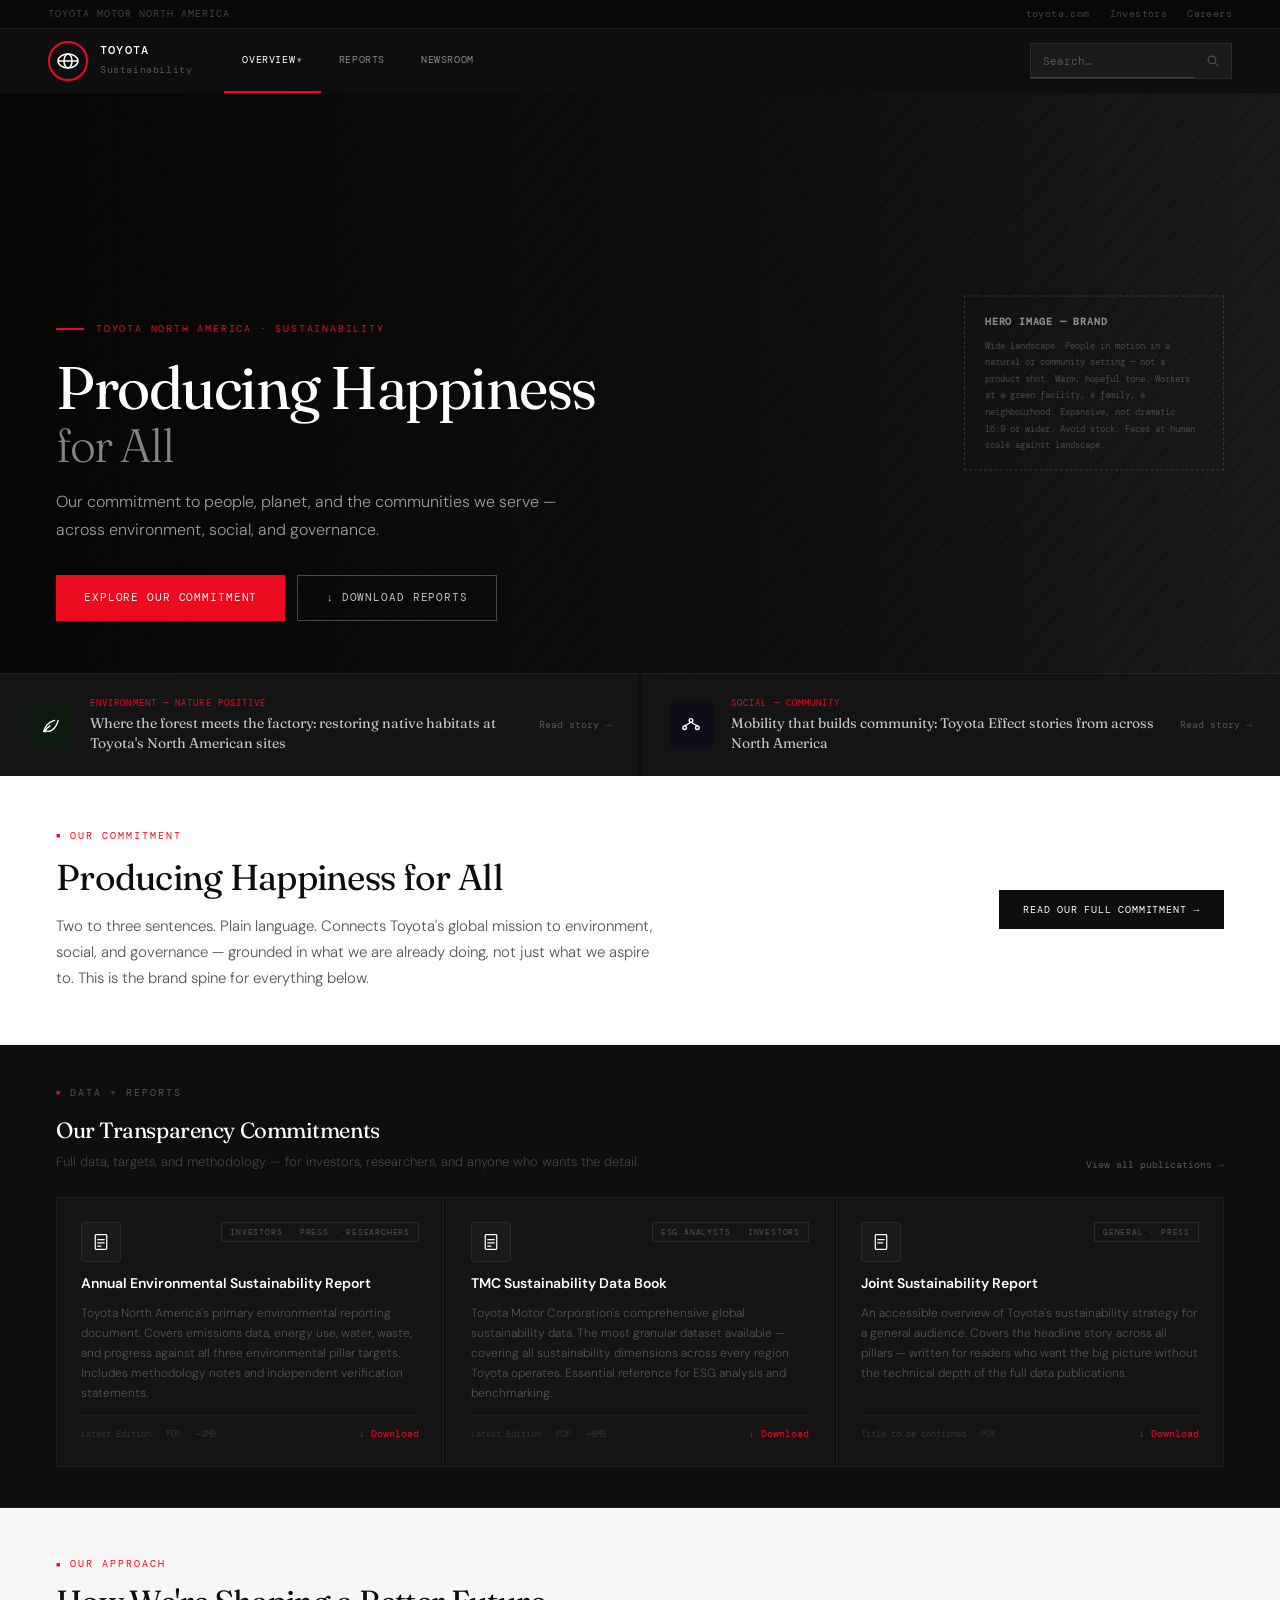
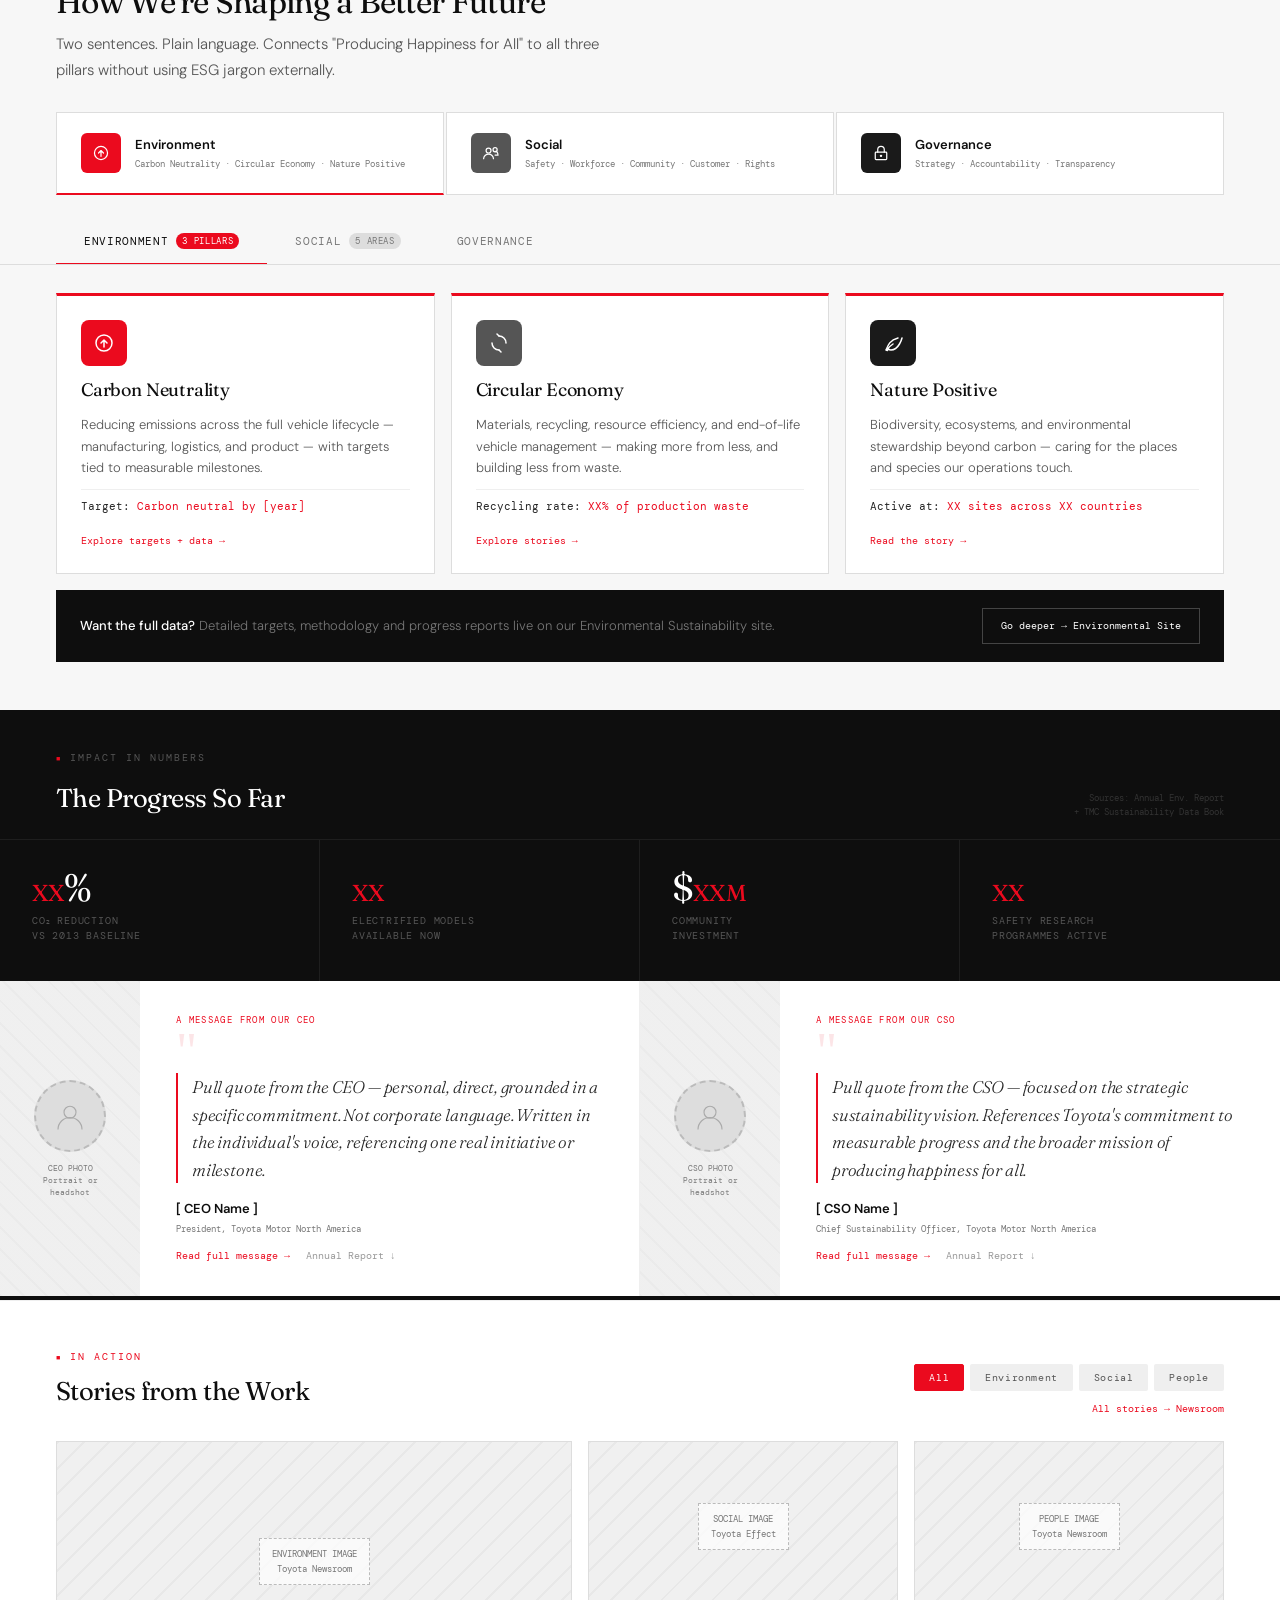
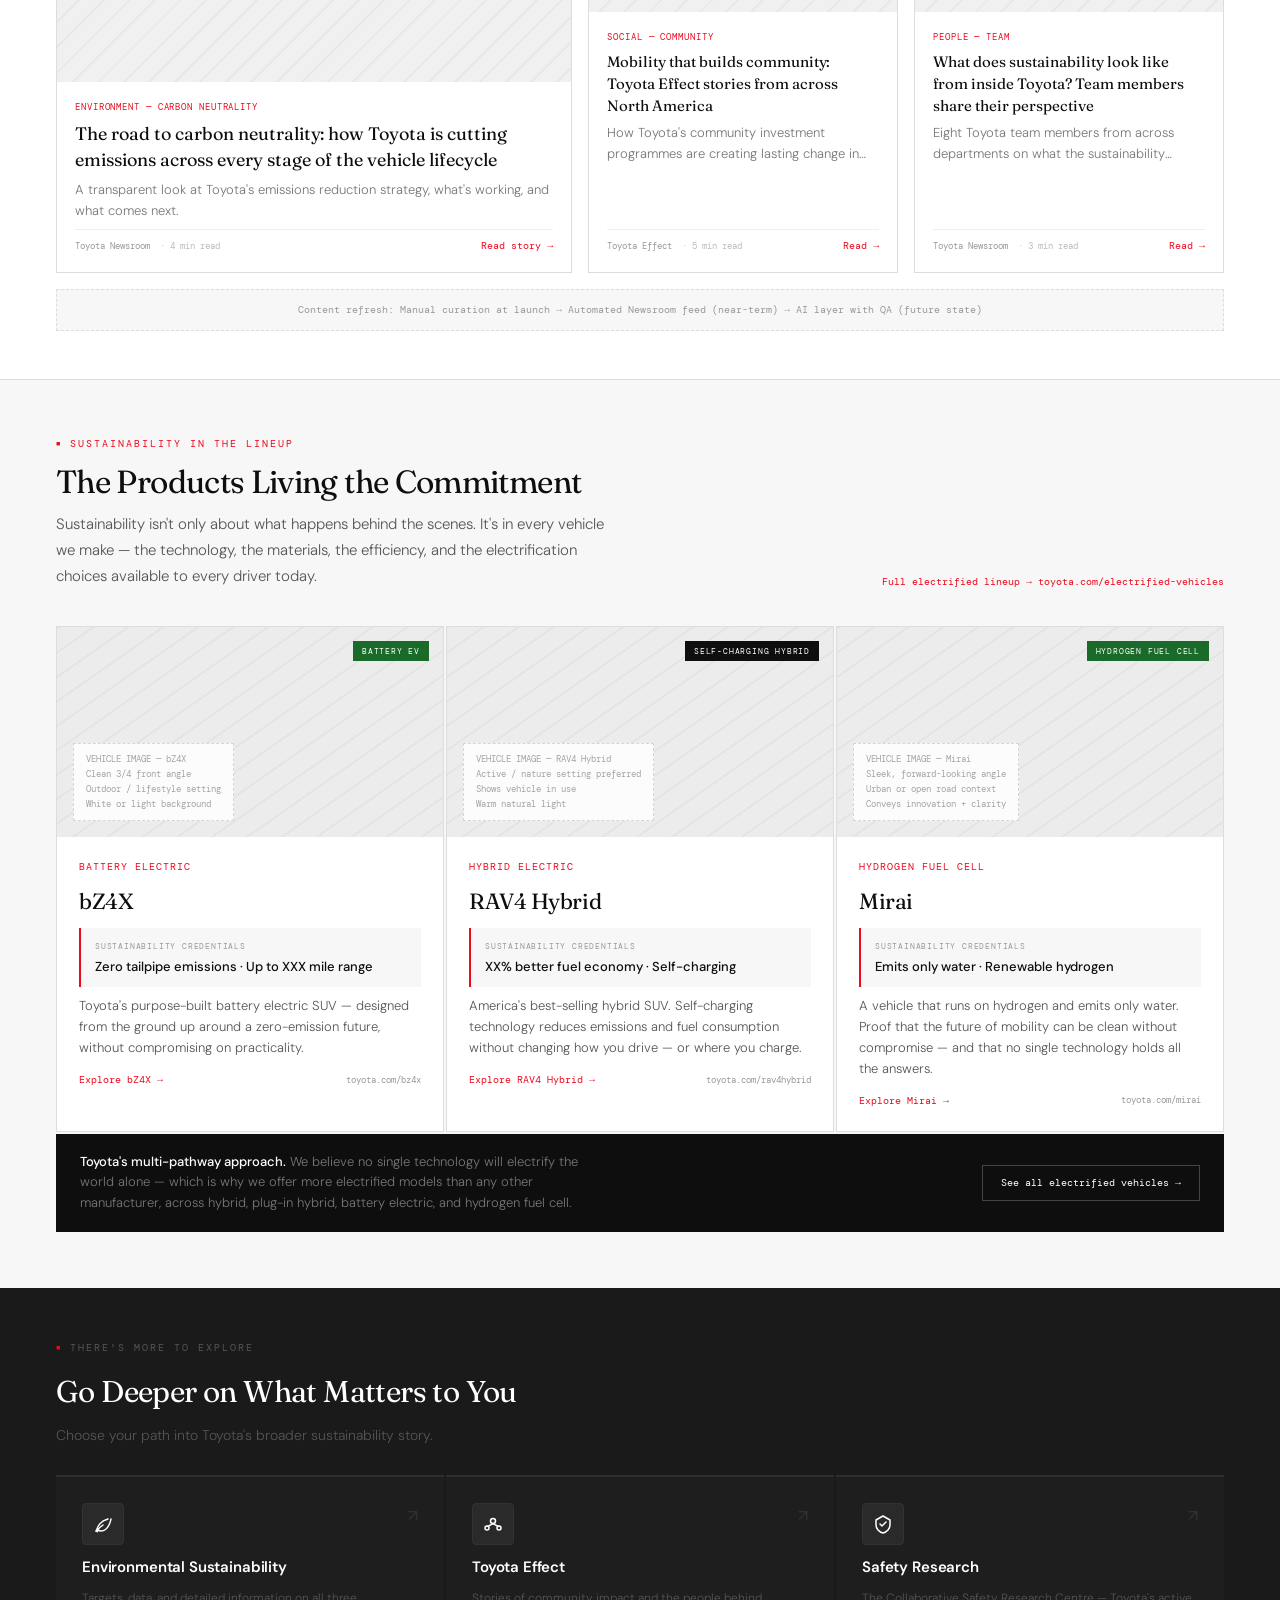
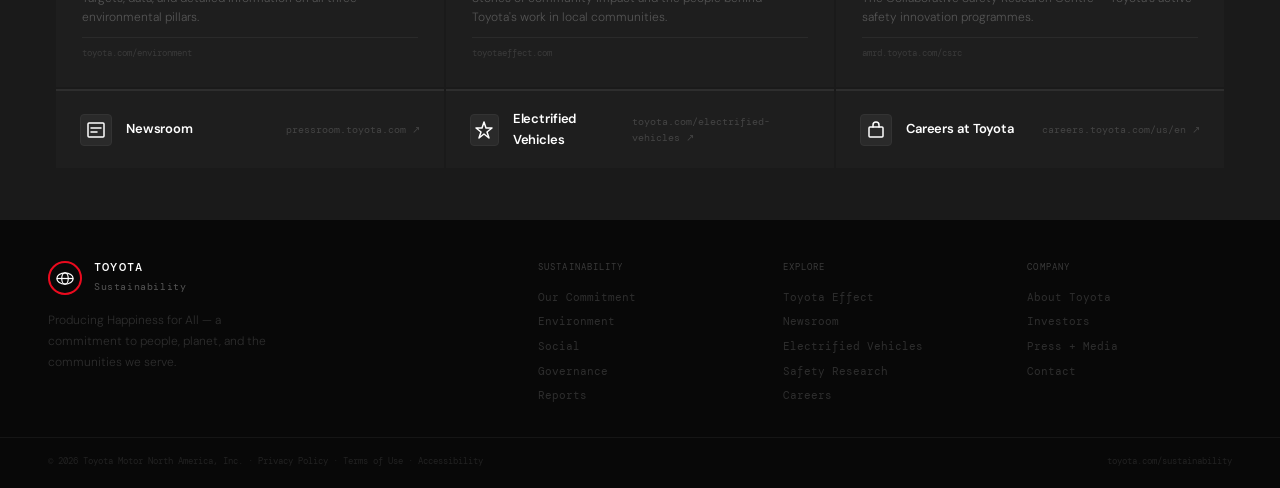
==== commit 6b82ef9e: "Add files via upload" ====
--- a/index.html
+++ b/index.html
@@ -189,29 +189,38 @@
 /* ═══════════════════════════════
    LEADERSHIP
 ═══════════════════════════════ */
-.leadership-section{background:var(--white);display:grid;grid-template-columns:280px 1fr;border-bottom:4px solid var(--black);min-height:280px}
-.leader-photo{background:var(--grey-100);display:flex;flex-direction:column;align-items:center;justify-content:center;gap:14px;position:relative;overflow:hidden;padding:32px}
+.leadership-section{background:var(--white);display:grid;grid-template-columns:1fr 1fr;border-bottom:4px solid var(--black)}
+.leader-panel{display:grid;grid-template-columns:140px 1fr;min-height:260px}
+.leader-panel:first-child{border-right:1px solid var(--grey-100)}
+.leader-photo{background:var(--grey-100);display:flex;flex-direction:column;align-items:center;justify-content:center;gap:12px;position:relative;overflow:hidden;padding:24px 20px}
 .leader-photo-bg{position:absolute;inset:0;background:repeating-linear-gradient(45deg,#e8e8e8,#e8e8e8 2px,#f0f0f0 2px,#f0f0f0 16px);opacity:.6}
-.leader-photo-inner{position:relative;z-index:1;display:flex;flex-direction:column;align-items:center;gap:12px;font-family:var(--font-mono);font-size:9px;color:var(--grey-500);text-align:center}
-.leader-avatar{width:88px;height:88px;border-radius:50%;border:2px dashed var(--grey-300);display:flex;align-items:center;justify-content:center;background:var(--grey-200)}
-.leader-dots{display:flex;gap:7px}
-.leader-dot{width:8px;height:8px;border-radius:50%;background:var(--grey-300);cursor:pointer;border:none;transition:background .2s}
-.leader-dot.active{background:var(--red)}
-.leader-body{padding:40px 52px;display:flex;flex-direction:column;justify-content:center}
-.leader-eyebrow{font-family:var(--font-mono);font-size:9px;color:var(--red);letter-spacing:.15em;text-transform:uppercase;margin-bottom:14px}
-.leader-qmark{font-family:Georgia,serif;font-size:64px;color:var(--red);line-height:.6;margin-bottom:10px;opacity:.1}
-.leader-quote{font-family:var(--font-display);font-size:clamp(15px,1.6vw,19px);font-weight:300;color:var(--grey-800);line-height:1.6;letter-spacing:-.01em;margin-bottom:20px;font-style:italic;border-left:2px solid var(--red);padding-left:16px;max-width:520px}
+.leader-photo-inner{position:relative;z-index:1;display:flex;flex-direction:column;align-items:center;gap:10px;font-family:var(--font-mono);font-size:8px;color:var(--grey-500);text-align:center;line-height:1.5}
+.leader-avatar{width:72px;height:72px;border-radius:50%;border:2px dashed var(--grey-300);display:flex;align-items:center;justify-content:center;background:var(--grey-200);flex-shrink:0}
+.leader-body{padding:32px 36px;display:flex;flex-direction:column;justify-content:center;gap:0}
+.leader-eyebrow{font-family:var(--font-mono);font-size:9px;color:var(--red);letter-spacing:.15em;text-transform:uppercase;margin-bottom:12px}
+.leader-qmark{font-family:Georgia,serif;font-size:52px;color:var(--red);line-height:.5;margin-bottom:8px;opacity:.1}
+.leader-quote{font-family:var(--font-display);font-size:clamp(13px,1.4vw,17px);font-weight:300;color:var(--grey-800);line-height:1.62;letter-spacing:-.01em;margin-bottom:16px;font-style:italic;border-left:2px solid var(--red);padding-left:14px}
 .leader-name{font-weight:600;font-size:13px;color:var(--black)}
-.leader-role{font-family:var(--font-mono);font-size:10px;color:var(--grey-500);margin-top:3px;margin-bottom:14px}
+.leader-role{font-family:var(--font-mono);font-size:9px;color:var(--grey-500);margin-top:2px;margin-bottom:12px}
 .leader-links{display:flex;gap:16px;flex-wrap:wrap}
 .leader-link{font-family:var(--font-mono);font-size:10px;color:var(--red);text-decoration:none;display:flex;align-items:center;gap:4px;transition:gap .2s}
 .leader-link:hover{gap:8px}
 .leader-link-sec{font-family:var(--font-mono);font-size:10px;color:var(--grey-400);text-decoration:none;display:flex;align-items:center;gap:4px;transition:color .2s}
 .leader-link-sec:hover{color:var(--grey-700)}
-.leader-slide{display:none}
-.leader-slide.active{display:flex;flex-direction:column;justify-content:center}
-@media(max-width:1099px){.leadership-section{grid-template-columns:200px 1fr}.leader-body{padding:28px 32px}}
-@media(max-width:767px){.leadership-section{grid-template-columns:1fr}.leader-photo{min-height:140px;flex-direction:row;justify-content:flex-start;padding:20px}.leader-photo-inner{flex-direction:row;gap:14px;align-items:center}.leader-avatar{width:64px;height:64px;flex-shrink:0}.leader-body{padding:24px 20px 28px}.leader-quote{font-size:15px}.leader-links{flex-direction:column;gap:10px}}
+@media(max-width:1099px){
+  .leadership-section{grid-template-columns:1fr}
+  .leader-panel:first-child{border-right:none;border-bottom:1px solid var(--grey-100)}
+  .leader-photo{min-height:0}
+  .leader-body{padding:24px 28px}
+}
+@media(max-width:767px){
+  .leader-panel{grid-template-columns:100px 1fr}
+  .leader-photo{padding:16px 12px}
+  .leader-avatar{width:56px;height:56px}
+  .leader-body{padding:20px 16px}
+  .leader-quote{font-size:13px}
+  .leader-links{flex-direction:column;gap:8px}
+}
 
 /* ═══════════════════════════════
    6. STORIES — WITH EXCERPT + READ TIME
@@ -340,25 +349,28 @@
       <div class="nav-logo-ring"><svg width="22" height="16" viewBox="0 0 22 16" fill="none"><ellipse cx="11" cy="8" rx="10" ry="7" stroke="white" stroke-width="1.5"/><ellipse cx="11" cy="8" rx="4" ry="7" stroke="white" stroke-width="1.5"/><line x1="1" y1="8" x2="21" y2="8" stroke="white" stroke-width="1.5"/></svg></div>
       <div class="nav-logo-text"><strong>TOYOTA</strong><span>Sustainability</span></div>
     </a>
-    <div class="nav-links">
-      <a href="index.html" class="nav-link active dd">Overview
+        <div class="nav-links">
+      <div class="nav-item dd">
+        <a href="index.html" class="nav-link active">Overview</a>
         <div class="nav-dropdown">
-          <div class="nav-dropdown-label">Environment</div>
-          <a href="#esg"><svg viewBox="0 0 16 16" fill="none"><circle cx="8" cy="8" r="5" stroke="currentColor" stroke-width="1.2"/><path d="M8 11V6M6 8l2-2 2 2" stroke="currentColor" stroke-width="1.2" stroke-linecap="round"/></svg>Carbon Neutrality</a>
-          <a href="#esg"><svg viewBox="0 0 16 16" fill="none"><path d="M13 8a5 5 0 0 0-5-5" stroke="currentColor" stroke-width="1.2" stroke-linecap="round"/><path d="M3 8a5 5 0 0 0 5 5" stroke="currentColor" stroke-width="1.2" stroke-linecap="round"/><path d="M8 3L6.5 1.5M8 13l1.5 1.5" stroke="currentColor" stroke-width="1.2" stroke-linecap="round"/></svg>Circular Economy</a>
-          <a href="#esg"><svg viewBox="0 0 16 16" fill="none"><path d="M12 4C5 6 4.5 10 3 14l1 .3.5-1.3C5 13.5 6 14 7 14c7 0 8-10 8-10" stroke="currentColor" stroke-width="1.2" stroke-linecap="round"/><path d="M4 14C5 12 7 10 9 9" stroke="currentColor" stroke-width="1.2" stroke-linecap="round"/></svg>Nature Positive</a>
-          <div class="nav-dropdown-divider"></div>
-          <div class="nav-dropdown-label">Social</div>
-          <a href="#esg"><svg viewBox="0 0 16 16" fill="none"><path d="M8 2L2 5v4c0 3 2.5 5.5 6 6.5 3.5-1 6-3.5 6-6.5V5L8 2z" stroke="currentColor" stroke-width="1.2" stroke-linejoin="round"/></svg>Safety</a>
-          <a href="#esg"><svg viewBox="0 0 16 16" fill="none"><circle cx="6" cy="6" r="2.5" stroke="currentColor" stroke-width="1.2"/><path d="M1 14c0-2.8 2.2-5 5-5s5 2.2 5 5" stroke="currentColor" stroke-width="1.2" stroke-linecap="round"/><circle cx="12" cy="5.5" r="2" stroke="currentColor" stroke-width="1.2"/></svg>Workforce &amp; Community</a>
-          <div class="nav-dropdown-divider"></div>
-          <div class="nav-dropdown-label">Governance</div>
-          <a href="#esg"><svg viewBox="0 0 16 16" fill="none"><rect x="2" y="7" width="12" height="8" rx="1" stroke="currentColor" stroke-width="1.2"/><path d="M5 7V5a3 3 0 0 1 6 0v2" stroke="currentColor" stroke-width="1.2" stroke-linecap="round"/></svg>Governance — Coming Soon</a>
-          <div class="nav-dropdown-divider"></div>
-          <a href="#figures"><svg viewBox="0 0 16 16" fill="none"><rect x="2" y="10" width="3" height="4" stroke="currentColor" stroke-width="1.2"/><rect x="6.5" y="6" width="3" height="8" stroke="currentColor" stroke-width="1.2"/><rect x="11" y="2" width="3" height="12" stroke="currentColor" stroke-width="1.2"/></svg>Key Figures</a>
-          <a href="#leadership"><svg viewBox="0 0 16 16" fill="none"><circle cx="8" cy="6" r="3" stroke="currentColor" stroke-width="1.2"/><path d="M2 15c0-3.3 2.7-6 6-6s6 2.7 6 6" stroke="currentColor" stroke-width="1.2" stroke-linecap="round"/></svg>Leadership</a>
+          <a href="#esg" onclick="if(window.switchTab)switchTab('env')">
+            <svg viewBox="0 0 16 16" fill="none"><path d="M12 4C5 6 4.5 10 3 14l1 .3.5-1.3C5 13.5 6 14 7 14c7 0 8-10 8-10" stroke="currentColor" stroke-width="1.3" stroke-linecap="round"/><path d="M4 14C5 12 7 10 9 9" stroke="currentColor" stroke-width="1.3" stroke-linecap="round"/></svg>
+            Environmental
+          </a>
+          <a href="#esg" onclick="if(window.switchTab)switchTab('social')">
+            <svg viewBox="0 0 16 16" fill="none"><circle cx="5.5" cy="5.5" r="2.5" stroke="currentColor" stroke-width="1.3"/><path d="M1 14c0-2.5 2-4.5 4.5-4.5S10 11.5 10 14" stroke="currentColor" stroke-width="1.3" stroke-linecap="round"/><circle cx="12" cy="5" r="2" stroke="currentColor" stroke-width="1.3"/><path d="M12 9.5c1.8.3 3 1.8 3 3.5" stroke="currentColor" stroke-width="1.3" stroke-linecap="round"/></svg>
+            Social
+          </a>
+          <a href="#esg" onclick="if(window.switchTab)switchTab('gov')">
+            <svg viewBox="0 0 16 16" fill="none"><rect x="2" y="7" width="12" height="8" rx="1" stroke="currentColor" stroke-width="1.3"/><path d="M5 7V5a3 3 0 0 1 6 0v2" stroke="currentColor" stroke-width="1.3" stroke-linecap="round"/><circle cx="8" cy="11" r="1.2" fill="currentColor"/></svg>
+            Governance
+          </a>
+          <a href="#lineup">
+            <svg viewBox="0 0 16 16" fill="none"><path d="M1 11h2l1-3h8l1 3h2" stroke="currentColor" stroke-width="1.3" stroke-linecap="round" stroke-linejoin="round"/><rect x="3" y="11" width="10" height="3" rx="1" stroke="currentColor" stroke-width="1.3"/><circle cx="5" cy="14" r="1" fill="currentColor"/><circle cx="11" cy="14" r="1" fill="currentColor"/></svg>
+            Product
+          </a>
         </div>
-      </a>
+      </div>
       <a href="reports.html" class="nav-link">Reports</a>
       <a href="newsroom.html" class="nav-link">Newsroom</a>
     </div>
@@ -654,41 +666,51 @@
 
 <!-- 06: LEADERSHIP -->
 <section class="leadership-section fade-up" id="leadership">
-  <div class="leader-photo">
-    <div class="leader-photo-bg"></div>
-    <div class="leader-photo-inner">
-      <div class="leader-avatar"><svg width="36" height="36" viewBox="0 0 40 40" fill="none"><circle cx="20" cy="15" r="8" stroke="#aaa" stroke-width="1.5"/><path d="M4 38c0-8.837 7.163-16 16-16s16 7.163 16 16" stroke="#aaa" stroke-width="1.5"/></svg></div>
-      <span id="leader-photo-label">CEO PHOTO<br>Portrait or headshot</span>
-      <div class="leader-dots">
-        <button class="leader-dot active" data-leader="0" aria-label="CEO message"></button>
-        <button class="leader-dot" data-leader="1" aria-label="CSO message"></button>
-      </div>
-    </div>
-  </div>
-  <div class="leader-body">
-    <div class="leader-slide active" id="leader-0">
-      <div class="leader-eyebrow">A message from our leadership</div>
+
+  <!-- CEO -->
+  <div class="leader-panel">
+    <div class="leader-photo">
+      <div class="leader-photo-bg"></div>
+      <div class="leader-photo-inner">
+        <div class="leader-avatar"><svg width="30" height="30" viewBox="0 0 40 40" fill="none"><circle cx="20" cy="15" r="8" stroke="#aaa" stroke-width="1.5"/><path d="M4 38c0-8.837 7.163-16 16-16s16 7.163 16 16" stroke="#aaa" stroke-width="1.5"/></svg></div>
+        CEO PHOTO<br>Portrait or<br>headshot
+      </div>
+    </div>
+    <div class="leader-body">
+      <div class="leader-eyebrow">A message from our CEO</div>
       <div class="leader-qmark">"</div>
       <blockquote class="leader-quote">Pull quote from the CEO — personal, direct, grounded in a specific commitment. Not corporate language. Written in the individual's voice, referencing one real initiative or milestone.</blockquote>
       <div class="leader-name">[ CEO Name ]</div>
       <div class="leader-role">President, Toyota Motor North America</div>
       <div class="leader-links">
         <a href="#" class="leader-link">Read full message →</a>
-        <a href="#reports" class="leader-link-sec">Download Annual Report ↓</a>
-      </div>
-    </div>
-    <div class="leader-slide" id="leader-1">
-      <div class="leader-eyebrow">A message from our leadership</div>
+        <a href="reports.html" class="leader-link-sec">Annual Report ↓</a>
+      </div>
+    </div>
+  </div>
+
+  <!-- CSO -->
+  <div class="leader-panel">
+    <div class="leader-photo">
+      <div class="leader-photo-bg"></div>
+      <div class="leader-photo-inner">
+        <div class="leader-avatar"><svg width="30" height="30" viewBox="0 0 40 40" fill="none"><circle cx="20" cy="15" r="8" stroke="#aaa" stroke-width="1.5"/><path d="M4 38c0-8.837 7.163-16 16-16s16 7.163 16 16" stroke="#aaa" stroke-width="1.5"/></svg></div>
+        CSO PHOTO<br>Portrait or<br>headshot
+      </div>
+    </div>
+    <div class="leader-body">
+      <div class="leader-eyebrow">A message from our CSO</div>
       <div class="leader-qmark">"</div>
       <blockquote class="leader-quote">Pull quote from the CSO — focused on the strategic sustainability vision. References Toyota's commitment to measurable progress and the broader mission of producing happiness for all.</blockquote>
       <div class="leader-name">[ CSO Name ]</div>
       <div class="leader-role">Chief Sustainability Officer, Toyota Motor North America</div>
       <div class="leader-links">
         <a href="#" class="leader-link">Read full message →</a>
-        <a href="#reports" class="leader-link-sec">Download Annual Report ↓</a>
-      </div>
-    </div>
-  </div>
+        <a href="reports.html" class="leader-link-sec">Annual Report ↓</a>
+      </div>
+    </div>
+  </div>
+
 </section>
 
 <!-- 07: STORIES — WITH EXCERPTS + READ TIMES -->
@@ -841,15 +863,8 @@
   btn.addEventListener('click',()=>switchTab(btn.dataset.panel));
 });
 
-/* ─── LEADERSHIP ─── */
-const ldots=document.querySelectorAll('.leader-dot');
-ldots.forEach((d,i)=>{
-  d.addEventListener('click',()=>{
-    ldots.forEach((x,j)=>{x.classList.toggle('active',j===i);x.setAttribute('aria-pressed',j===i)});
-    document.querySelectorAll('.leader-slide').forEach((s,j)=>s.classList.toggle('active',j===i));
-    document.getElementById('leader-photo-label').innerHTML=i===0?'CEO PHOTO<br>Portrait or headshot':'CSO PHOTO<br>Portrait or headshot';
-  });
-});
+
+
 
 /* ─── STORIES — with excerpt + read time ─── */
 const STORIES=[
--- a/shared.css
+++ b/shared.css
@@ -71,19 +71,20 @@
 .nav-logo-text{line-height:1.3}
 .nav-logo-text strong{display:block;font-family:var(--font-mono);font-size:12px;font-weight:500;color:var(--white);letter-spacing:.1em}
 .nav-logo-text span{font-family:var(--font-mono);font-size:10px;color:#555;letter-spacing:.06em}
-/* Primary links — only 3 items now */
+/* Primary links */
 .nav-links{display:flex;align-items:stretch;height:64px;flex-shrink:0}
-.nav-link{display:flex;align-items:center;padding:0 18px;font-family:var(--font-mono);font-size:10px;color:#888;text-decoration:none;letter-spacing:.06em;text-transform:uppercase;border-bottom:2px solid transparent;transition:color .2s,border-color .2s;position:relative;white-space:nowrap}
+.nav-item{position:relative;display:flex;align-items:stretch}
+.nav-item:hover .nav-dropdown,.nav-item:focus-within .nav-dropdown{opacity:1;pointer-events:all;transform:translateY(0)}
+.nav-link{display:flex;align-items:center;padding:0 18px;font-family:var(--font-mono);font-size:10px;color:#888;text-decoration:none;letter-spacing:.06em;text-transform:uppercase;border-bottom:2px solid transparent;transition:color .2s,border-color .2s;white-space:nowrap}
 .nav-link:hover,.nav-link.active{color:var(--white);border-bottom-color:var(--red)}
-.nav-link.dd::after{content:' ▾';font-size:9px;opacity:.5;margin-left:2px}
-.nav-dropdown{position:absolute;top:100%;left:0;background:var(--grey-900);border-top:2px solid var(--red);min-width:220px;padding:10px 0;opacity:0;pointer-events:none;transform:translateY(-6px);transition:opacity .2s,transform .2s;z-index:10}
-.nav-link:hover .nav-dropdown,.nav-link:focus-within .nav-dropdown{opacity:1;pointer-events:all;transform:translateY(0)}
-.nav-dropdown a{display:block;padding:10px 20px;font-family:var(--font-mono);font-size:10px;color:#888;text-decoration:none;letter-spacing:.04em;transition:background .15s,color .15s;display:flex;align-items:center;gap:10px}
+.nav-item.dd > .nav-link::after{content:' ▾';font-size:9px;opacity:.5;margin-left:2px}
+.nav-dropdown{position:absolute;top:100%;left:0;background:var(--grey-900);border-top:2px solid var(--red);min-width:180px;padding:8px 0;opacity:0;pointer-events:none;transform:translateY(-6px);transition:opacity .18s,transform .18s;z-index:10}
+.nav-dropdown a{display:flex;align-items:center;gap:10px;padding:11px 20px;font-family:var(--font-mono);font-size:10px;color:#888;text-decoration:none;letter-spacing:.04em;transition:background .12s,color .12s;white-space:nowrap}
 .nav-dropdown a:hover{background:#222;color:var(--white)}
-.nav-dropdown a svg{width:14px;height:14px;opacity:.4;flex-shrink:0}
-.nav-dropdown a:hover svg{opacity:.7}
+.nav-dropdown a svg{width:14px;height:14px;opacity:.4;flex-shrink:0;transition:opacity .12s}
+.nav-dropdown a:hover svg{opacity:.8}
 .nav-dropdown-label{padding:8px 20px 3px;font-family:var(--font-mono);font-size:9px;color:var(--red);text-transform:uppercase;letter-spacing:.12em}
-.nav-dropdown-divider{height:1px;background:#222;margin:8px 0}
+.nav-dropdown-divider{height:1px;background:#222;margin:6px 0}
 /* Search field — visible in header */
 .nav-search-field{margin-left:auto;display:flex;align-items:center;gap:0;background:#1a1a1a;border:1px solid #2a2a2a;height:36px;transition:border-color .2s;flex-shrink:0}
 .nav-search-field:focus-within{border-color:#444}
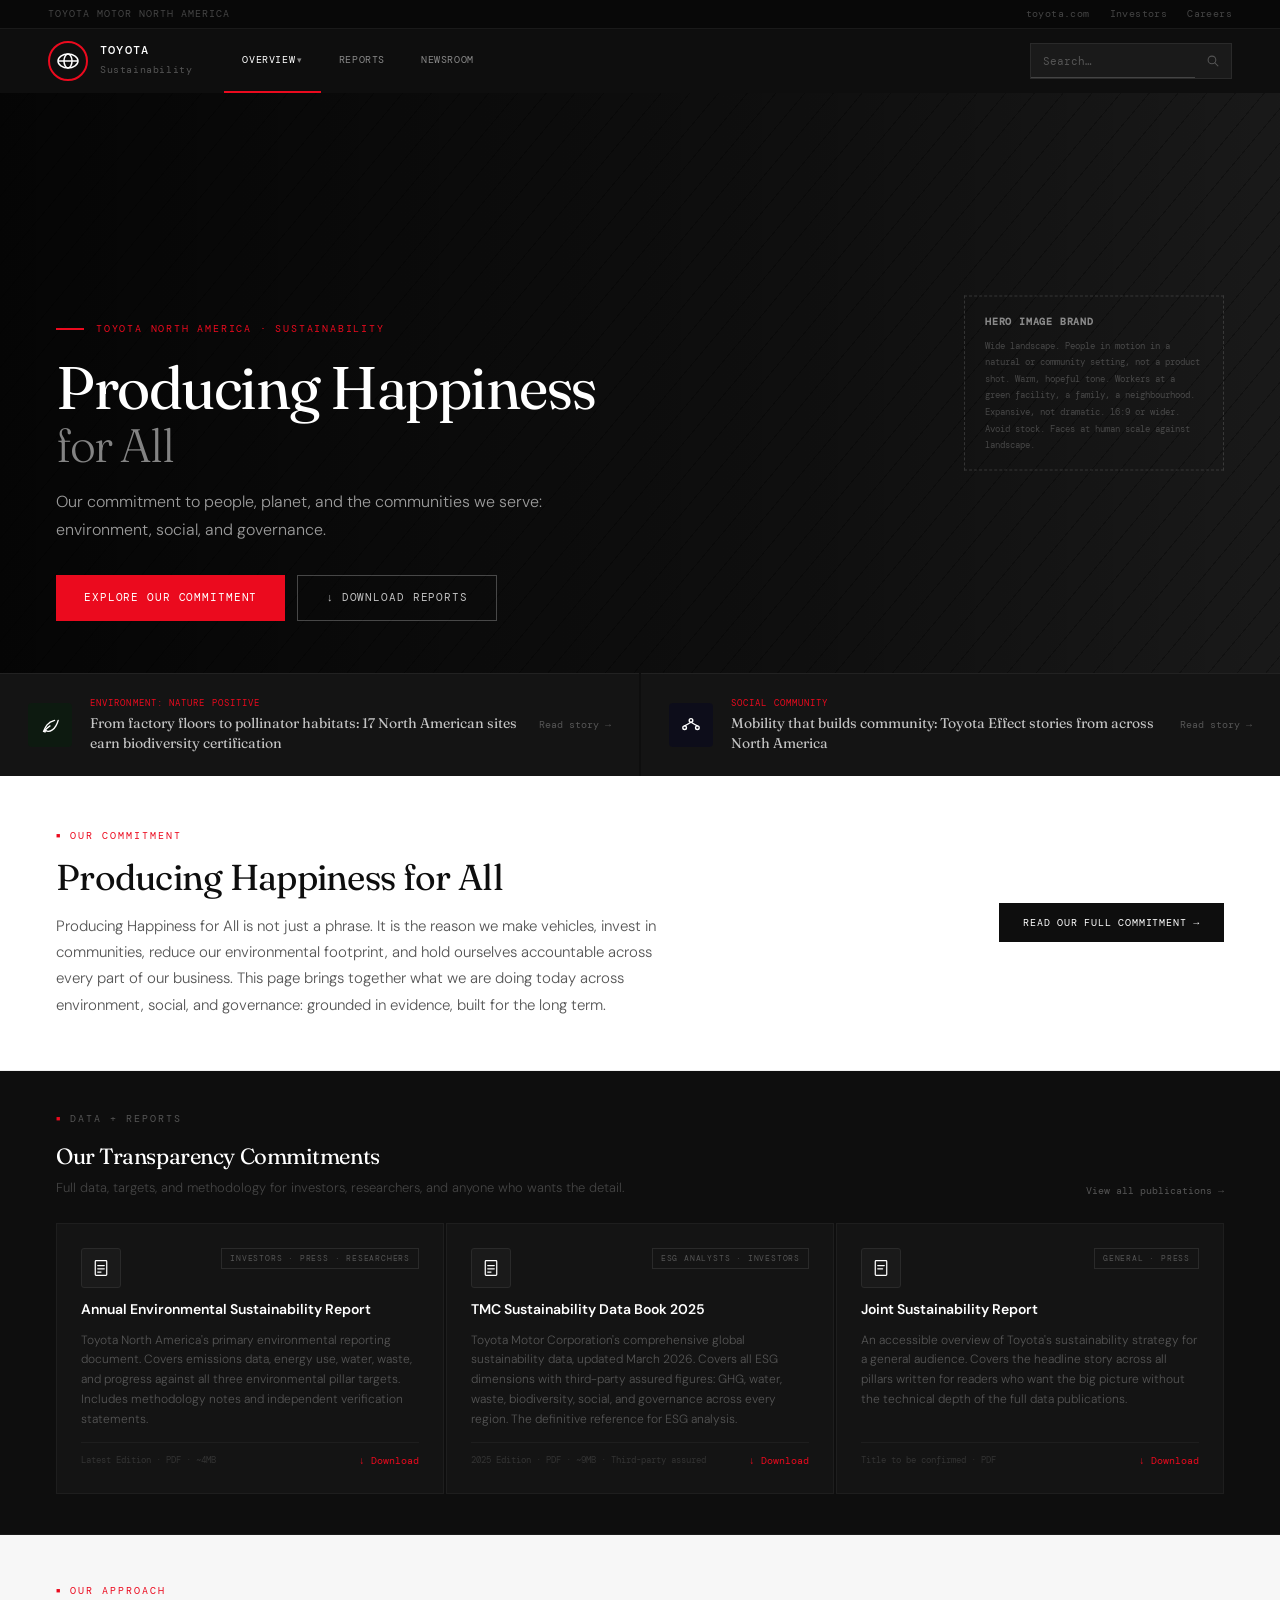
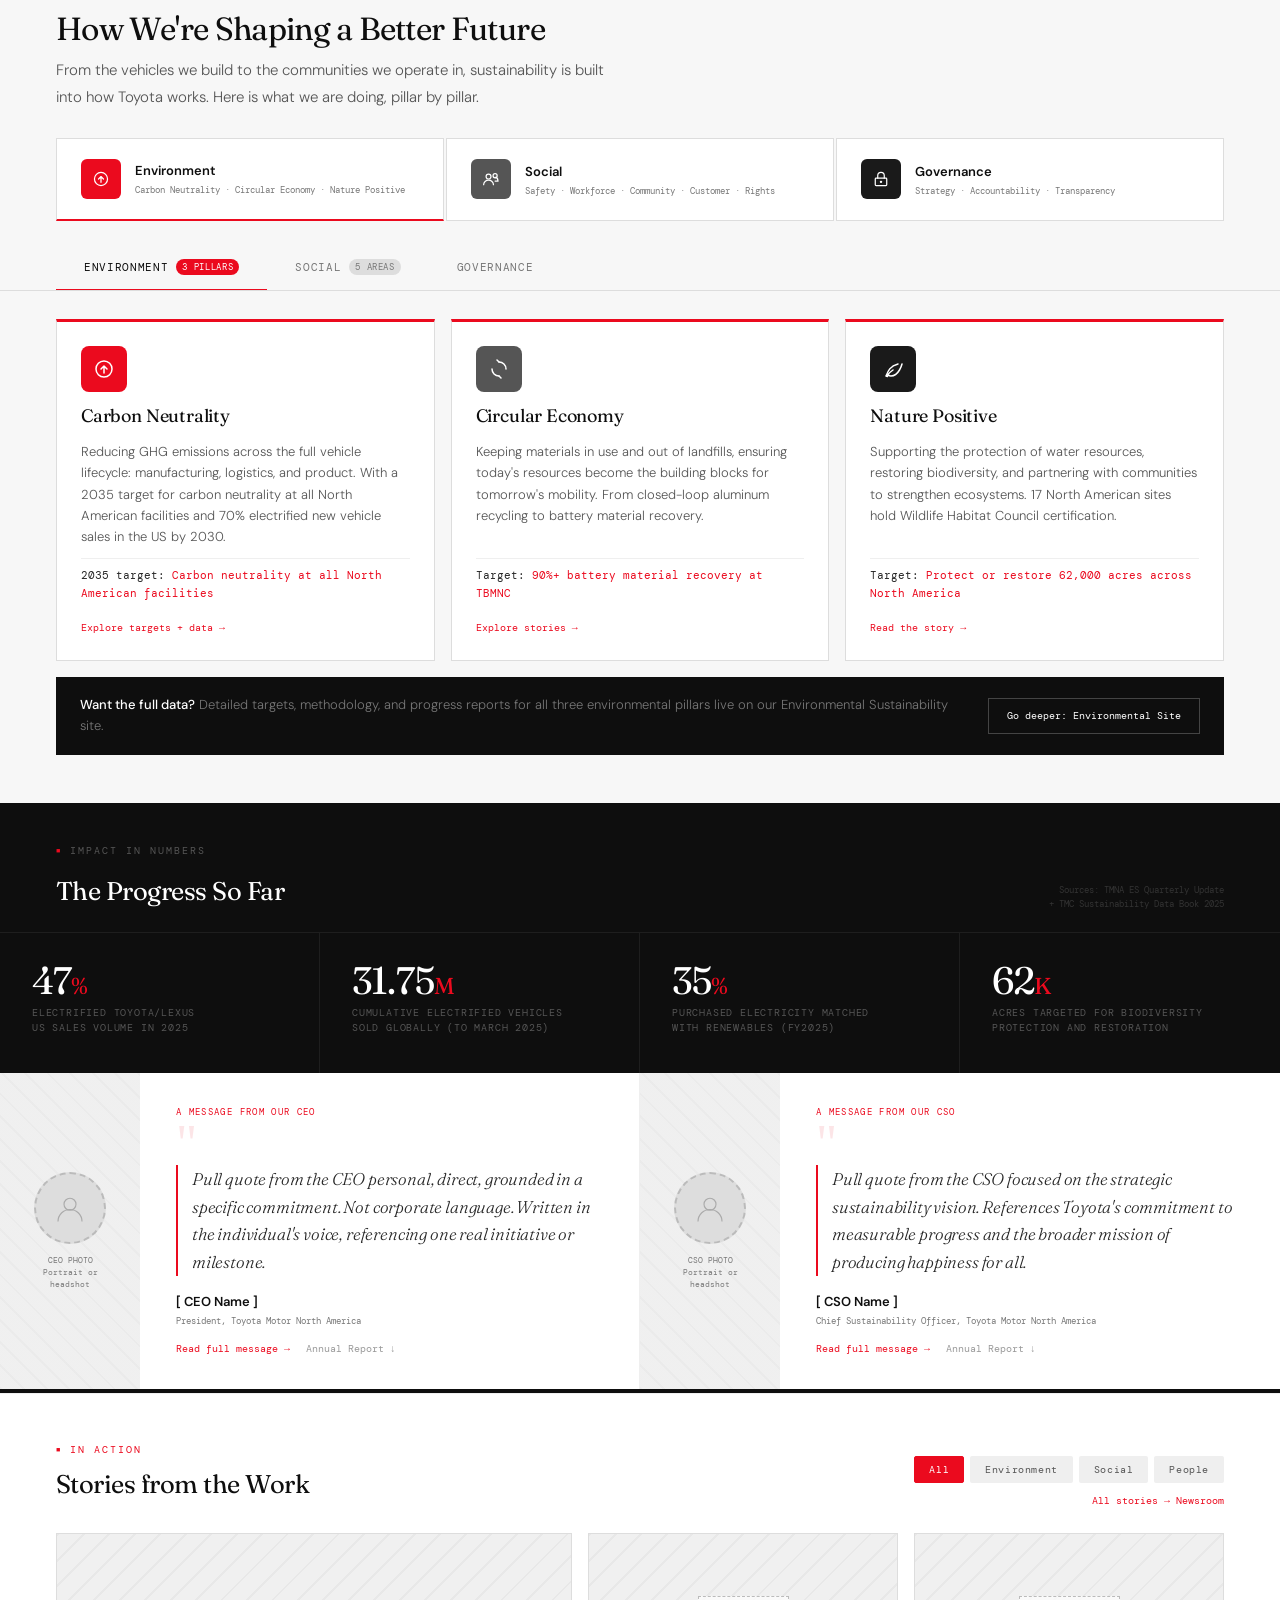
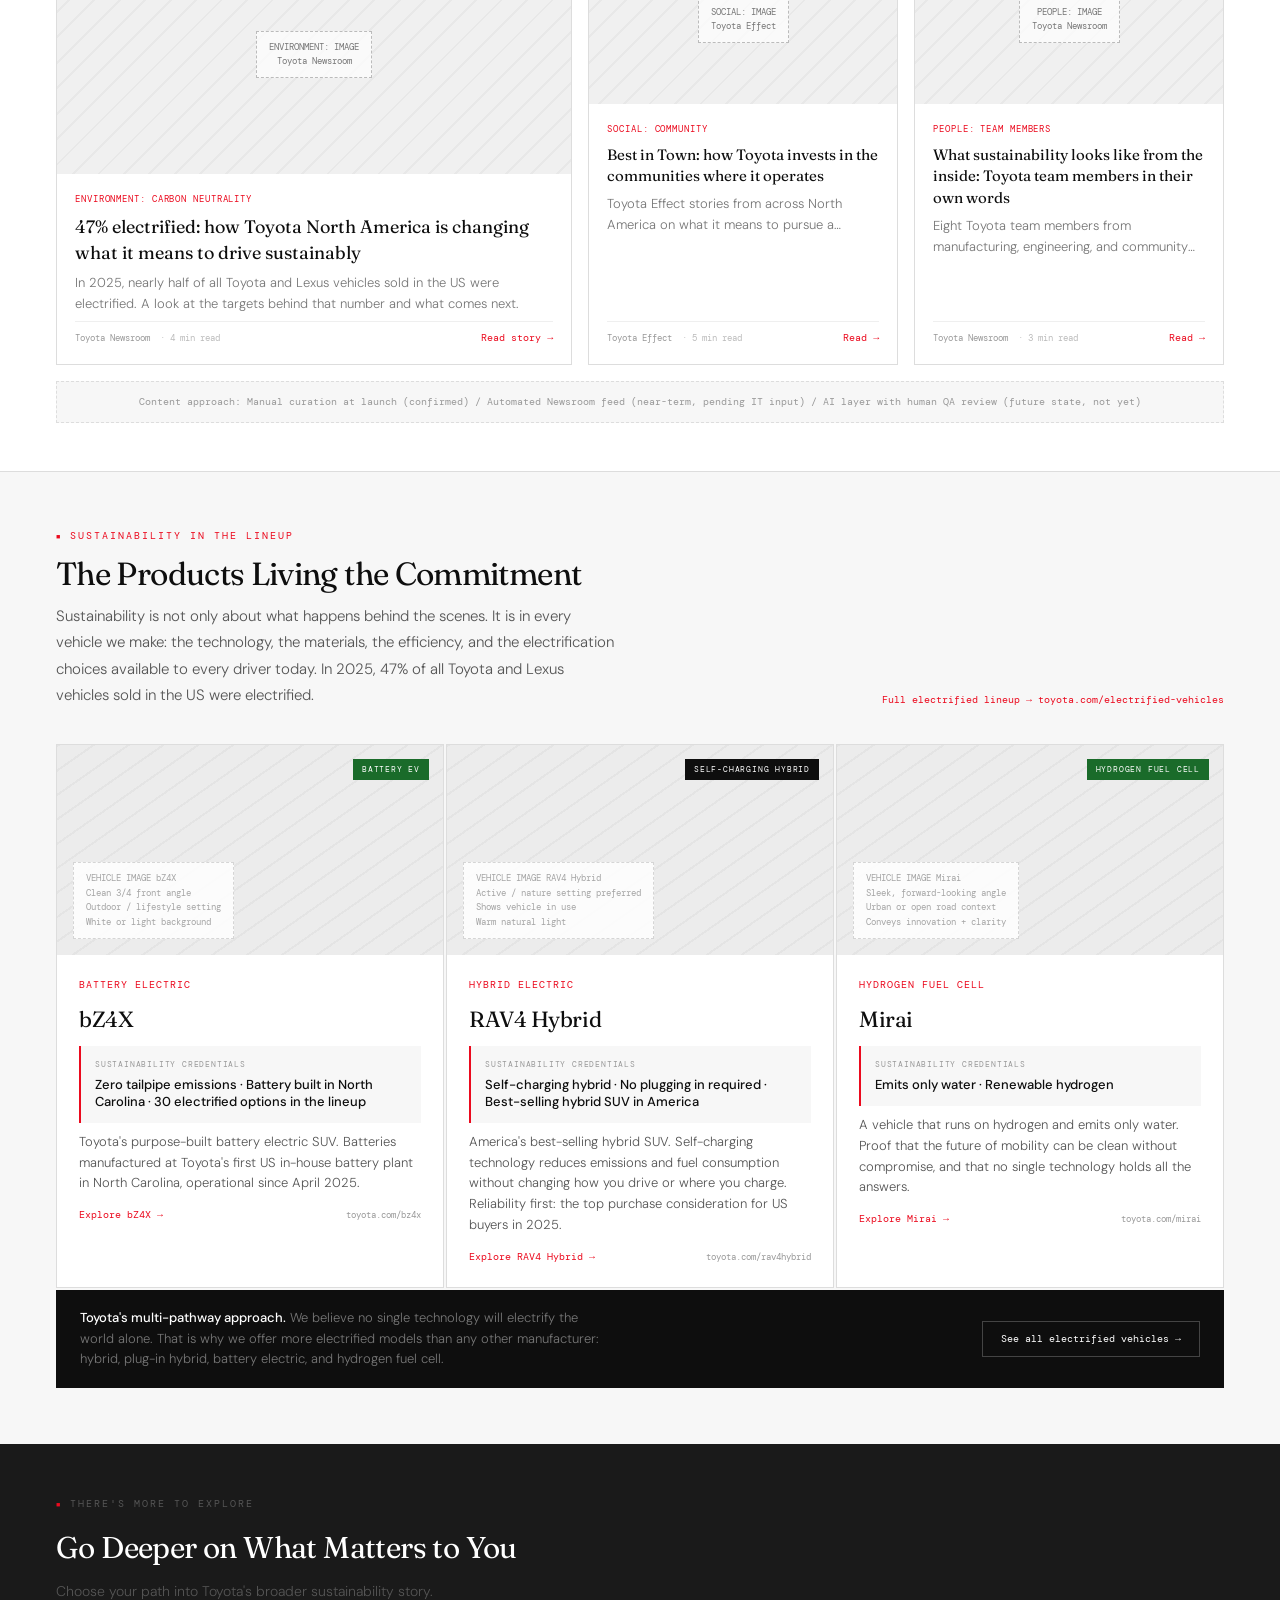
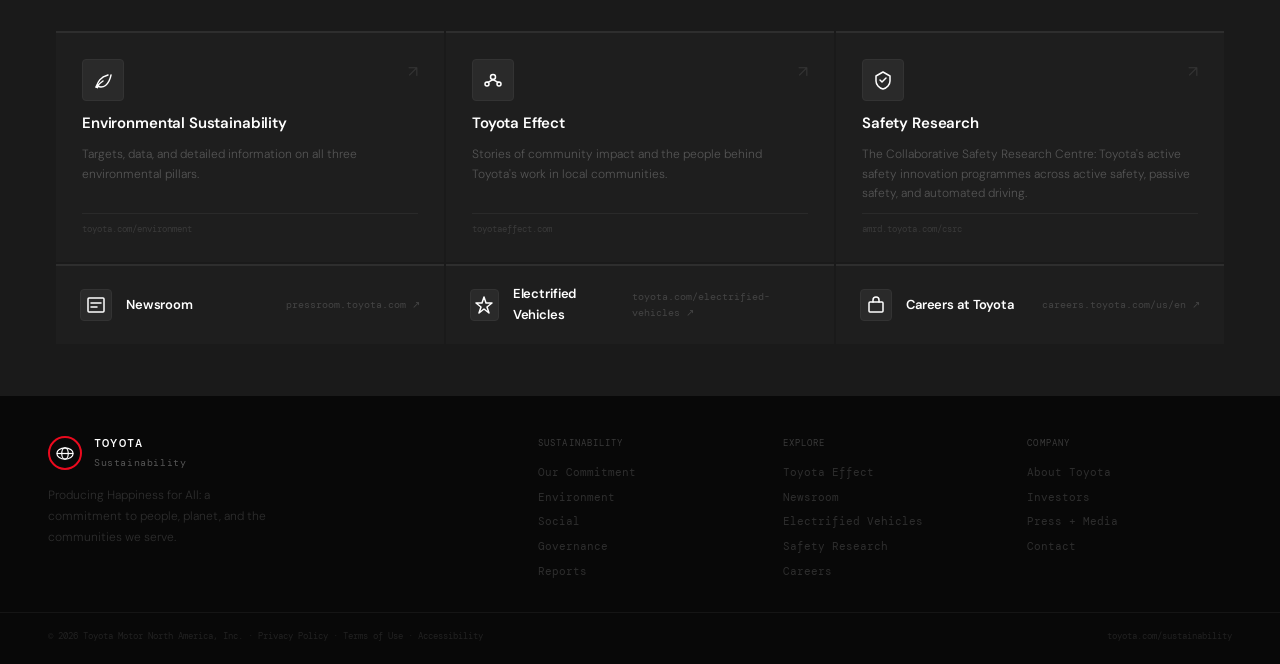
==== commit 2dae7539: "Add files via upload" ====
--- a/index.html
+++ b/index.html
@@ -23,7 +23,7 @@
 .hero-sub{font-size:16px;color:rgba(255,255,255,.6);line-height:1.72;margin-bottom:32px;font-weight:300;max-width:500px}
 .hero-ctas{display:flex;gap:12px;flex-wrap:wrap}
 
-/* Hero story teasers — below the fold of the hero */
+/* Hero story teasers below the fold of the hero */
 .hero-stories{display:grid;grid-template-columns:1fr 1fr;gap:2px;background:var(--black)}
 .hs-teaser{background:#141414;border-top:1px solid #222;padding:22px 28px;display:flex;align-items:center;gap:18px;cursor:pointer;text-decoration:none;transition:background .2s}
 .hs-teaser:hover{background:#1c1c1c}
@@ -76,7 +76,7 @@
 @media(max-width:767px){.key-message{padding:28px 20px}}
 
 /* ═══════════════════════════════
-   4. REPORTS — EXPANDED
+   4. REPORTS EXPANDED
 ═══════════════════════════════ */
 .reports-section{background:var(--black);padding:40px 56px;border-bottom:1px solid #1a1a1a}
 .reports-header{display:flex;align-items:flex-end;justify-content:space-between;gap:20px;margin-bottom:24px;flex-wrap:wrap}
@@ -100,7 +100,7 @@
 @media(max-width:767px){.reports-section{padding:24px 20px}.reports-header{flex-direction:column;align-items:flex-start}.reports-grid{grid-template-columns:1fr}}
 
 /* ═══════════════════════════════
-   5. ESG — OVERVIEW + TABS
+   5. ESG OVERVIEW + TABS
 ═══════════════════════════════ */
 .esg-section{background:var(--grey-50)}
 .esg-header{padding:48px 56px 0}
@@ -148,7 +148,7 @@
 .s-ok{background:#edf7ed;color:#1a6b2a}.s-hold{background:#fde8e8;color:#c0000a}
 .social-deeper{background:var(--grey-100);padding:14px 20px;display:flex;align-items:center;justify-content:space-between;gap:16px}
 .social-deeper-text{font-size:13px;color:var(--grey-600);font-weight:300}
-/* governance — notify */
+/* governance notify */
 .gov-notify{background:var(--white);border:1px solid var(--grey-200);padding:40px 48px;display:grid;grid-template-columns:1fr auto;gap:40px;align-items:center}
 .gn-left{}
 .gn-tag{font-family:var(--font-mono);font-size:9px;color:var(--red);letter-spacing:.18em;text-transform:uppercase;margin-bottom:12px}
@@ -223,7 +223,7 @@
 }
 
 /* ═══════════════════════════════
-   6. STORIES — WITH EXCERPT + READ TIME
+   6. STORIES WITH EXCERPT + READ TIME
 ═══════════════════════════════ */
 .stories-section{background:var(--white);padding:48px 56px;border-top:1px solid var(--grey-100)}
 .stories-top{display:flex;justify-content:space-between;align-items:flex-end;margin-bottom:24px;gap:20px;flex-wrap:wrap}
@@ -407,13 +407,13 @@
   <div class="hero-bg" aria-hidden="true"></div>
   <div class="hero-overlay" aria-hidden="true"></div>
   <div class="hero-img-note" aria-hidden="true">
-    <strong>Hero Image — Brand</strong>
-    Wide landscape. People in motion in a natural or community setting — not a product shot. Warm, hopeful tone. Workers at a green facility, a family, a neighbourhood. Expansive, not dramatic. 16:9 or wider. Avoid stock. Faces at human scale against landscape.
+    <strong>Hero Image Brand</strong>
+    Wide landscape. People in motion in a natural or community setting, not a product shot. Warm, hopeful tone. Workers at a green facility, a family, a neighbourhood. Expansive, not dramatic. 16:9 or wider. Avoid stock. Faces at human scale against landscape.
   </div>
   <div class="hero-content fade-up">
     <div class="hero-eyebrow"><span class="hero-eyebrow-text">Toyota North America · Sustainability</span></div>
     <h1 class="hero-h1">Producing Happiness<em>for All</em></h1>
-    <p class="hero-sub">Our commitment to people, planet, and the communities we serve — across environment, social, and governance.</p>
+    <p class="hero-sub">Our commitment to people, planet, and the communities we serve: environment, social, and governance.</p>
     <div class="hero-ctas">
       <a href="#commitment" class="btn-primary">Explore our commitment</a>
       <a href="#reports" class="btn-ghost">↓ Download Reports</a>
@@ -428,8 +428,8 @@
       <svg viewBox="0 0 22 22" fill="none"><path d="M16 6C8 8 6 13 4 18l1.5.5.7-1.8C7 17.5 8 18 9 18c8 0 11-12 11-12" stroke="white" stroke-width="1.5" stroke-linecap="round"/><path d="M4.5 18C6 16 8 14 11 12" stroke="white" stroke-width="1.5" stroke-linecap="round"/></svg>
     </div>
     <div>
-      <span class="hs-teaser-label">Environment — Nature Positive</span>
-      <div class="hs-teaser-title">Where the forest meets the factory: restoring native habitats at Toyota's North American sites</div>
+      <span class="hs-teaser-label">Environment: Nature Positive</span>
+      <div class="hs-teaser-title">From factory floors to pollinator habitats: 17 North American sites earn biodiversity certification</div>
     </div>
     <span class="hs-teaser-read">Read story →</span>
   </a>
@@ -438,7 +438,7 @@
       <svg viewBox="0 0 22 22" fill="none"><circle cx="11" cy="6" r="2" stroke="white" stroke-width="1.5"/><circle cx="4" cy="14" r="2" stroke="white" stroke-width="1.5"/><circle cx="18" cy="14" r="2" stroke="white" stroke-width="1.5"/><path d="M11 8C8.5 9.5 6 11 4 12M11 8C13.5 9.5 16 11 18 12" stroke="white" stroke-width="1.5" stroke-linecap="round"/></svg>
     </div>
     <div>
-      <span class="hs-teaser-label">Social — Community</span>
+      <span class="hs-teaser-label">Social Community</span>
       <div class="hs-teaser-title">Mobility that builds community: Toyota Effect stories from across North America</div>
     </div>
     <span class="hs-teaser-read">Read story →</span>
@@ -450,18 +450,18 @@
   <div>
     <div class="section-eyebrow">Our Commitment</div>
     <h2 class="km-headline">Producing Happiness for All</h2>
-    <p class="km-body">Two to three sentences. Plain language. Connects Toyota's global mission to environment, social, and governance — grounded in what we are already doing, not just what we aspire to. This is the brand spine for everything below.</p>
+    <p class="km-body">Producing Happiness for All is not just a phrase. It is the reason we make vehicles, invest in communities, reduce our environmental footprint, and hold ourselves accountable across every part of our business. This page brings together what we are doing today across environment, social, and governance: grounded in evidence, built for the long term.</p>
   </div>
   <button class="btn-dark">Read our full commitment →</button>
 </section>
 
-<!-- 03: REPORTS — EXPANDED -->
+<!-- 03: REPORTS EXPANDED -->
 <section class="reports-section fade-up" id="reports">
   <div class="reports-header">
     <div>
       <div class="section-eyebrow dark">Data + Reports</div>
       <div class="rs-h">Our Transparency Commitments</div>
-      <div class="rs-sub">Full data, targets, and methodology — for investors, researchers, and anyone who wants the detail.</div>
+      <div class="rs-sub">Full data, targets, and methodology for investors, researchers, and anyone who wants the detail.</div>
     </div>
     <a href="#" class="rs-all">View all publications →</a>
   </div>
@@ -478,15 +478,15 @@
         <span class="rc-dl">↓ Download</span>
       </div>
     </a>
-    <a href="#" class="report-card">
+    <a href="https://global.toyota/pages/global_toyota/sustainability/report/sdb/sdb25_en.pdf" target="_blank" class="report-card">
       <div class="rc-top">
         <div class="rc-icon"><svg viewBox="0 0 22 22" fill="none"><rect x="4" y="2" width="14" height="18" rx="1" stroke="white" stroke-width="1.5"/><line x1="7" y1="8" x2="15" y2="8" stroke="white" stroke-width="1.5" stroke-linecap="round"/><line x1="7" y1="12" x2="15" y2="12" stroke="white" stroke-width="1.5" stroke-linecap="round"/><line x1="7" y1="16" x2="11" y2="16" stroke="white" stroke-width="1.5" stroke-linecap="round"/></svg></div>
         <span class="rc-audience">ESG Analysts · Investors</span>
       </div>
-      <div class="rc-title">TMC Sustainability Data Book</div>
-      <div class="rc-desc">Toyota Motor Corporation's comprehensive global sustainability data. The most granular dataset available — covering all sustainability dimensions across every region Toyota operates. Essential reference for ESG analysis and benchmarking.</div>
+      <div class="rc-title">TMC Sustainability Data Book 2025</div>
+      <div class="rc-desc">Toyota Motor Corporation's comprehensive global sustainability data, updated March 2026. Covers all ESG dimensions with third-party assured figures: GHG, water, waste, biodiversity, social, and governance across every region. The definitive reference for ESG analysis.</div>
       <div class="rc-foot">
-        <span class="rc-meta">Latest Edition · PDF · ~8MB</span>
+        <span class="rc-meta">2025 Edition · PDF · ~9MB · Third-party assured</span>
         <span class="rc-dl">↓ Download</span>
       </div>
     </a>
@@ -496,7 +496,7 @@
         <span class="rc-audience">General · Press</span>
       </div>
       <div class="rc-title">Joint Sustainability Report</div>
-      <div class="rc-desc">An accessible overview of Toyota's sustainability strategy for a general audience. Covers the headline story across all pillars — written for readers who want the big picture without the technical depth of the full data publications.</div>
+      <div class="rc-desc">An accessible overview of Toyota's sustainability strategy for a general audience. Covers the headline story across all pillars written for readers who want the big picture without the technical depth of the full data publications.</div>
       <div class="rc-foot">
         <span class="rc-meta">Title to be confirmed · PDF</span>
         <span class="rc-dl">↓ Download</span>
@@ -505,12 +505,12 @@
   </div>
 </section>
 
-<!-- 04: ESG — OVERVIEW + TABS -->
+<!-- 04: ESG OVERVIEW + TABS -->
 <section class="esg-section fade-up" id="esg">
   <div class="esg-header">
     <div class="section-eyebrow">Our Approach</div>
     <h2 class="section-h2">How We're Shaping a Better Future</h2>
-    <p class="section-body">Two sentences. Plain language. Connects "Producing Happiness for All" to all three pillars without using ESG jargon externally.</p>
+    <p class="section-body">From the vehicles we build to the communities we operate in, sustainability is built into how Toyota works. Here is what we are doing, pillar by pillar.</p>
     <!-- Overview: always visible, shows all pillars at a glance -->
     <div class="esg-overview">
       <div class="eo-item active-tab" onclick="switchTab('env')">
@@ -549,28 +549,28 @@
       <div class="env-card fade-up">
         <div class="icon-block red"><svg viewBox="0 0 22 22" fill="none"><circle cx="11" cy="11" r="8" stroke="white" stroke-width="1.5"/><path d="M11 15V8M8 11l3-3 3 3" stroke="white" stroke-width="1.5" stroke-linecap="round" stroke-linejoin="round"/></svg></div>
         <h3 class="env-name">Carbon Neutrality</h3>
-        <p class="env-desc">Reducing emissions across the full vehicle lifecycle — manufacturing, logistics, and product — with targets tied to measurable milestones.</p>
-        <div class="env-stat">Target: <span>Carbon neutral by [year]</span></div>
+        <p class="env-desc">Reducing GHG emissions across the full vehicle lifecycle: manufacturing, logistics, and product. With a 2035 target for carbon neutrality at all North American facilities and 70% electrified new vehicle sales in the US by 2030.</p>
+        <div class="env-stat">2035 target: <span>Carbon neutrality at all North American facilities</span></div>
         <a href="story.html" class="env-cta">Explore targets + data →</a>
       </div>
       <div class="env-card fade-up">
         <div class="icon-block grey"><svg viewBox="0 0 22 22" fill="none"><path d="M18 11a7 7 0 0 0-7-7" stroke="white" stroke-width="1.5" stroke-linecap="round"/><path d="M4 11a7 7 0 0 0 7 7" stroke="white" stroke-width="1.5" stroke-linecap="round"/><path d="M11 4l-2-2M11 18l2 2" stroke="white" stroke-width="1.5" stroke-linecap="round"/></svg></div>
         <h3 class="env-name">Circular Economy</h3>
-        <p class="env-desc">Materials, recycling, resource efficiency, and end-of-life vehicle management — making more from less, and building less from waste.</p>
-        <div class="env-stat">Recycling rate: <span>XX% of production waste</span></div>
+        <p class="env-desc">Keeping materials in use and out of landfills, ensuring today's resources become the building blocks for tomorrow's mobility. From closed-loop aluminum recycling to battery material recovery.</p>
+        <div class="env-stat">Target: <span>90%+ battery material recovery at TBMNC</span></div>
         <a href="story.html" class="env-cta">Explore stories →</a>
       </div>
       <div class="env-card fade-up">
         <div class="icon-block black"><svg viewBox="0 0 22 22" fill="none"><path d="M16 6C8 8 6 13 4 18l1.5.5.7-1.8C7 17.5 8 18 9 18c8 0 11-12 11-12" stroke="white" stroke-width="1.5" stroke-linecap="round" stroke-linejoin="round"/><path d="M4.5 18C6 16 8 14 11 12" stroke="white" stroke-width="1.5" stroke-linecap="round"/></svg></div>
         <h3 class="env-name">Nature Positive</h3>
-        <p class="env-desc">Biodiversity, ecosystems, and environmental stewardship beyond carbon — caring for the places and species our operations touch.</p>
-        <div class="env-stat">Active at: <span>XX sites across XX countries</span></div>
+        <p class="env-desc">Supporting the protection of water resources, restoring biodiversity, and partnering with communities to strengthen ecosystems. 17 North American sites hold Wildlife Habitat Council certification.</p>
+        <div class="env-stat">Target: <span>Protect or restore 62,000 acres across North America</span></div>
         <a href="story.html" class="env-cta">Read the story →</a>
       </div>
     </div>
     <div class="env-deeper">
-      <p class="env-deeper-text"><strong>Want the full data?</strong> Detailed targets, methodology and progress reports live on our Environmental Sustainability site.</p>
-      <a href="#" class="env-deeper-btn">Go deeper → Environmental Site</a>
+      <p class="env-deeper-text"><strong>Want the full data?</strong> Detailed targets, methodology, and progress reports for all three environmental pillars live on our Environmental Sustainability site.</p>
+      <a href="#" class="env-deeper-btn">Go deeper: Environmental Site</a>
     </div>
   </div>
 
@@ -609,18 +609,18 @@
       </div>
     </div>
     <div class="social-deeper">
-      <p class="social-deeper-text">Social strategy in development. Stories available now on Toyota Effect and Newsroom.</p>
-      <a href="newsroom.html" class="btn-outline">Explore social stories →</a>
-    </div>
-  </div>
-
-  <!-- GOVERNANCE — NOTIFY -->
+      <p class="social-deeper-text">Our social strategy is active and growing. Stories from the work are available now on Toyota Effect and Newsroom.</p>
+      <a href="newsroom.html" class="btn-outline">Explore social stories</a>
+    </div>
+  </div>
+
+  <!-- GOVERNANCE NOTIFY -->
   <div class="tab-panel" id="panel-gov">
     <div class="gov-notify">
       <div class="gn-left">
         <div class="gn-tag">Governance</div>
         <h3 class="gn-title">Governance content is in development</h3>
-        <p class="gn-body">Toyota's governance strategy, board accountability structures, and transparency commitments are currently being prepared for publication. Leave your email and we'll notify you when this section goes live — you'll be among the first to access the full picture.</p>
+        <p class="gn-body">Toyota's governance strategy, board accountability structures, and transparency commitments are currently being prepared for publication. Leave your email and we will notify you when this section goes live.</p>
       </div>
       <div class="gn-form">
         <input class="gn-input" type="email" placeholder="Your email address" id="gn-email">
@@ -638,28 +638,28 @@
       <div class="section-eyebrow dark">Impact in Numbers</div>
       <h2 class="figures-h2">The Progress So Far</h2>
     </div>
-    <div class="figures-source">Sources: Annual Env. Report<br>+ TMC Sustainability Data Book</div>
+    <div class="figures-source">Sources: TMNA ES Quarterly Update<br>+ TMC Sustainability Data Book 2025</div>
   </div>
   <div class="figures-grid">
     <div class="figure-item">
-      <div class="figure-num"><span class="unit">XX</span>%</div>
-      <div class="figure-label">CO₂ reduction<br>vs 2013 baseline</div>
-      <div class="figure-detail"><div class="figure-source">Annual Environmental Report</div><a href="#" class="figure-link">View targets + methodology →</a></div>
+      <div class="figure-num">47<span class="unit">%</span></div>
+      <div class="figure-label">Electrified Toyota/Lexus<br>US sales volume in 2025</div>
+      <div class="figure-detail"><div class="figure-source">TMNA ES Quarterly Update 2026</div><a href="#esg" class="figure-link" onclick="if(window.switchTab)switchTab('env')">Explore environmental targets →</a></div>
     </div>
     <div class="figure-item">
-      <div class="figure-num"><span class="unit">XX</span></div>
-      <div class="figure-label">Electrified models<br>available now</div>
-      <div class="figure-detail"><div class="figure-source">toyota.com/electrified</div><a href="#" class="figure-link">Explore the lineup →</a></div>
+      <div class="figure-num">31.75<span class="unit">M</span></div>
+      <div class="figure-label">Cumulative electrified vehicles<br>sold globally (to March 2025)</div>
+      <div class="figure-detail"><div class="figure-source">TMC Sustainability Data Book 2025</div><a href="#lineup" class="figure-link">Explore the lineup →</a></div>
     </div>
     <div class="figure-item">
-      <div class="figure-num">$<span class="unit">XXM</span></div>
-      <div class="figure-label">Community<br>investment</div>
-      <div class="figure-detail"><div class="figure-source">Toyota Effect / Newsroom</div><a href="newsroom.html" class="figure-link">See community stories →</a></div>
+      <div class="figure-num">35<span class="unit">%</span></div>
+      <div class="figure-label">Purchased electricity matched<br>with renewables (FY2025)</div>
+      <div class="figure-detail"><div class="figure-source">TMNA ES Quarterly Update 2026</div><a href="#esg" class="figure-link" onclick="if(window.switchTab)switchTab('env')">See environmental progress →</a></div>
     </div>
     <div class="figure-item">
-      <div class="figure-num"><span class="unit">XX</span></div>
-      <div class="figure-label">Safety research<br>programmes active</div>
-      <div class="figure-detail"><div class="figure-source">amrd.toyota.com/csrc</div><a href="story.html" class="figure-link">Explore safety research →</a></div>
+      <div class="figure-num">62<span class="unit">K</span></div>
+      <div class="figure-label">Acres targeted for biodiversity<br>protection and restoration</div>
+      <div class="figure-detail"><div class="figure-source">TMNA 8th Environmental Action Plan</div><a href="#esg" class="figure-link" onclick="if(window.switchTab)switchTab('env')">Explore Nature Positive →</a></div>
     </div>
   </div>
 </section>
@@ -679,7 +679,7 @@
     <div class="leader-body">
       <div class="leader-eyebrow">A message from our CEO</div>
       <div class="leader-qmark">"</div>
-      <blockquote class="leader-quote">Pull quote from the CEO — personal, direct, grounded in a specific commitment. Not corporate language. Written in the individual's voice, referencing one real initiative or milestone.</blockquote>
+      <blockquote class="leader-quote">Pull quote from the CEO personal, direct, grounded in a specific commitment. Not corporate language. Written in the individual's voice, referencing one real initiative or milestone.</blockquote>
       <div class="leader-name">[ CEO Name ]</div>
       <div class="leader-role">President, Toyota Motor North America</div>
       <div class="leader-links">
@@ -701,7 +701,7 @@
     <div class="leader-body">
       <div class="leader-eyebrow">A message from our CSO</div>
       <div class="leader-qmark">"</div>
-      <blockquote class="leader-quote">Pull quote from the CSO — focused on the strategic sustainability vision. References Toyota's commitment to measurable progress and the broader mission of producing happiness for all.</blockquote>
+      <blockquote class="leader-quote">Pull quote from the CSO focused on the strategic sustainability vision. References Toyota's commitment to measurable progress and the broader mission of producing happiness for all.</blockquote>
       <div class="leader-name">[ CSO Name ]</div>
       <div class="leader-role">Chief Sustainability Officer, Toyota Motor North America</div>
       <div class="leader-links">
@@ -713,7 +713,7 @@
 
 </section>
 
-<!-- 07: STORIES — WITH EXCERPTS + READ TIMES -->
+<!-- 07: STORIES WITH EXCERPTS + READ TIMES -->
 <section class="stories-section fade-up" id="stories">
   <div class="stories-top">
     <div>
@@ -731,7 +731,7 @@
     </div>
   </div>
   <div id="stories-grid"></div>
-  <div class="stories-refresh">Content refresh: Manual curation at launch → Automated Newsroom feed (near-term) → AI layer with QA (future state)</div>
+  <div class="stories-refresh">Content approach: Manual curation at launch (confirmed) / Automated Newsroom feed (near-term, pending IT input) / AI layer with human QA review (future state, not yet)</div>
 </section>
 
 <!-- PRODUCT SPOTLIGHT -->
@@ -740,44 +740,44 @@
     <div>
       <div class="section-eyebrow">Sustainability in the Lineup</div>
       <h2 class="section-h2">The Products Living the Commitment</h2>
-      <p class="section-body" style="margin-bottom:0">Sustainability isn't only about what happens behind the scenes. It's in every vehicle we make — the technology, the materials, the efficiency, and the electrification choices available to every driver today.</p>
+      <p class="section-body" style="margin-bottom:0">Sustainability is not only about what happens behind the scenes. It is in every vehicle we make: the technology, the materials, the efficiency, and the electrification choices available to every driver today. In 2025, 47% of all Toyota and Lexus vehicles sold in the US were electrified.</p>
     </div>
     <a href="#" class="ps-right-link">Full electrified lineup → toyota.com/electrified-vehicles</a>
   </div>
   <div class="ps-grid">
     <a href="#" class="ps-card">
-      <div class="ps-img"><div class="ps-img-note">VEHICLE IMAGE — bZ4X<br>Clean 3/4 front angle<br>Outdoor / lifestyle setting<br>White or light background</div><div class="ps-badge green">Battery EV</div></div>
+      <div class="ps-img"><div class="ps-img-note">VEHICLE IMAGE bZ4X<br>Clean 3/4 front angle<br>Outdoor / lifestyle setting<br>White or light background</div><div class="ps-badge green">Battery EV</div></div>
       <div class="ps-body">
         <div class="ps-tagline">Battery Electric</div>
         <div class="ps-model">bZ4X</div>
-        <div class="ps-sustainability"><div class="ps-s-label">Sustainability credentials</div><div class="ps-s-stat">Zero tailpipe emissions · Up to XXX mile range</div></div>
-        <p style="font-size:13px;color:var(--grey-600);font-weight:300;line-height:1.6">Toyota's purpose-built battery electric SUV — designed from the ground up around a zero-emission future, without compromising on practicality.</p>
+        <div class="ps-sustainability"><div class="ps-s-label">Sustainability credentials</div><div class="ps-s-stat">Zero tailpipe emissions · Battery built in North Carolina · 30 electrified options in the lineup</div></div>
+        <p style="font-size:13px;color:var(--grey-600);font-weight:300;line-height:1.6">Toyota's purpose-built battery electric SUV. Batteries manufactured at Toyota's first US in-house battery plant in North Carolina, operational since April 2025.</p>
         <div class="ps-cta-row"><span class="ps-cta">Explore bZ4X →</span><span class="ps-secondary">toyota.com/bz4x</span></div>
       </div>
     </a>
     <a href="#" class="ps-card">
-      <div class="ps-img"><div class="ps-img-note">VEHICLE IMAGE — RAV4 Hybrid<br>Active / nature setting preferred<br>Shows vehicle in use<br>Warm natural light</div><div class="ps-badge">Self-Charging Hybrid</div></div>
+      <div class="ps-img"><div class="ps-img-note">VEHICLE IMAGE RAV4 Hybrid<br>Active / nature setting preferred<br>Shows vehicle in use<br>Warm natural light</div><div class="ps-badge">Self-Charging Hybrid</div></div>
       <div class="ps-body">
         <div class="ps-tagline">Hybrid Electric</div>
         <div class="ps-model">RAV4 Hybrid</div>
-        <div class="ps-sustainability"><div class="ps-s-label">Sustainability credentials</div><div class="ps-s-stat">XX% better fuel economy · Self-charging</div></div>
-        <p style="font-size:13px;color:var(--grey-600);font-weight:300;line-height:1.6">America's best-selling hybrid SUV. Self-charging technology reduces emissions and fuel consumption without changing how you drive — or where you charge.</p>
+        <div class="ps-sustainability"><div class="ps-s-label">Sustainability credentials</div><div class="ps-s-stat">Self-charging hybrid · No plugging in required · Best-selling hybrid SUV in America</div></div>
+        <p style="font-size:13px;color:var(--grey-600);font-weight:300;line-height:1.6">America's best-selling hybrid SUV. Self-charging technology reduces emissions and fuel consumption without changing how you drive or where you charge. Reliability first: the top purchase consideration for US buyers in 2025.</p>
         <div class="ps-cta-row"><span class="ps-cta">Explore RAV4 Hybrid →</span><span class="ps-secondary">toyota.com/rav4hybrid</span></div>
       </div>
     </a>
     <a href="#" class="ps-card">
-      <div class="ps-img"><div class="ps-img-note">VEHICLE IMAGE — Mirai<br>Sleek, forward-looking angle<br>Urban or open road context<br>Conveys innovation + clarity</div><div class="ps-badge green">Hydrogen Fuel Cell</div></div>
+      <div class="ps-img"><div class="ps-img-note">VEHICLE IMAGE Mirai<br>Sleek, forward-looking angle<br>Urban or open road context<br>Conveys innovation + clarity</div><div class="ps-badge green">Hydrogen Fuel Cell</div></div>
       <div class="ps-body">
         <div class="ps-tagline">Hydrogen Fuel Cell</div>
         <div class="ps-model">Mirai</div>
         <div class="ps-sustainability"><div class="ps-s-label">Sustainability credentials</div><div class="ps-s-stat">Emits only water · Renewable hydrogen</div></div>
-        <p style="font-size:13px;color:var(--grey-600);font-weight:300;line-height:1.6">A vehicle that runs on hydrogen and emits only water. Proof that the future of mobility can be clean without compromise — and that no single technology holds all the answers.</p>
+        <p style="font-size:13px;color:var(--grey-600);font-weight:300;line-height:1.6">A vehicle that runs on hydrogen and emits only water. Proof that the future of mobility can be clean without compromise, and that no single technology holds all the answers.</p>
         <div class="ps-cta-row"><span class="ps-cta">Explore Mirai →</span><span class="ps-secondary">toyota.com/mirai</span></div>
       </div>
     </a>
   </div>
   <div class="ps-foot">
-    <p class="ps-foot-text"><strong>Toyota's multi-pathway approach.</strong> We believe no single technology will electrify the world alone — which is why we offer more electrified models than any other manufacturer, across hybrid, plug-in hybrid, battery electric, and hydrogen fuel cell.</p>
+    <p class="ps-foot-text"><strong>Toyota's multi-pathway approach.</strong> We believe no single technology will electrify the world alone. That is why we offer more electrified models than any other manufacturer: hybrid, plug-in hybrid, battery electric, and hydrogen fuel cell.</p>
     <a href="#" class="ps-foot-btn">See all electrified vehicles →</a>
   </div>
 </section>
@@ -805,7 +805,7 @@
     <a href="story.html" class="sp-card">
       <div class="sp-top"><div class="sp-icon-wrap"><svg viewBox="0 0 20 20" fill="none" width="20" height="20"><path d="M10 2L3 6v5c0 3.5 3 7 7 8 4-1 7-4.5 7-8V6L10 2z" stroke="white" stroke-width="1.5" stroke-linejoin="round"/><path d="M7 10l2 2 4-4" stroke="white" stroke-width="1.5" stroke-linecap="round" stroke-linejoin="round"/></svg></div><div class="sp-arrow">↗</div></div>
       <div class="sp-name">Safety Research</div>
-      <p class="sp-desc">The Collaborative Safety Research Centre — Toyota's active safety innovation programmes.</p>
+      <p class="sp-desc">The Collaborative Safety Research Centre: Toyota's active safety innovation programmes across active safety, passive safety, and automated driving.</p>
       <div class="sp-url">amrd.toyota.com/csrc</div>
     </a>
   </div>
@@ -821,7 +821,7 @@
   <div class="footer-main">
     <div>
       <a href="index.html" class="nav-logo"><div class="nav-logo-ring" style="width:34px;height:34px"><svg width="18" height="13" viewBox="0 0 22 16" fill="none"><ellipse cx="11" cy="8" rx="10" ry="7" stroke="white" stroke-width="1.5"/><ellipse cx="11" cy="8" rx="4" ry="7" stroke="white" stroke-width="1.5"/><line x1="1" y1="8" x2="21" y2="8" stroke="white" stroke-width="1.5"/></svg></div><div class="nav-logo-text"><strong>TOYOTA</strong><span>Sustainability</span></div></a>
-      <p class="footer-brand-desc">Producing Happiness for All — a commitment to people, planet, and the communities we serve.</p>
+      <p class="footer-brand-desc">Producing Happiness for All: a commitment to people, planet, and the communities we serve.</p>
     </div>
     <div><div class="footer-col-label">Sustainability</div><div class="footer-links"><a href="#commitment" class="footer-link">Our Commitment</a><a href="#esg" class="footer-link">Environment</a><a href="#esg" class="footer-link">Social</a><a href="#esg" class="footer-link">Governance</a><a href="#reports" class="footer-link">Reports</a></div></div>
     <div><div class="footer-col-label">Explore</div><div class="footer-links"><a href="newsroom.html" class="footer-link">Toyota Effect</a><a href="newsroom.html" class="footer-link">Newsroom</a><a href="#" class="footer-link">Electrified Vehicles</a><a href="story.html" class="footer-link">Safety Research</a><a href="#" class="footer-link">Careers</a></div></div>
@@ -844,7 +844,7 @@
 function doSearch(){
   const q=document.getElementById('so-input').value.trim();
   if(q) closeSearch();
-  // Placeholder — wire to search results in production
+  // Placeholder wire to search results in production
 }
 document.getElementById('search-overlay').addEventListener('click',function(e){if(e.target===this)closeSearch()});
 document.addEventListener('keydown',e=>{if(e.key==='Escape')closeSearch();if((e.metaKey||e.ctrlKey)&&e.key==='k'){e.preventDefault();openSearch()}});
@@ -866,17 +866,17 @@
 
 
 
-/* ─── STORIES — with excerpt + read time ─── */
+/* ─── STORIES with excerpt + read time ─── */
 const STORIES=[
-  {id:'s1',cat:'environment',tag:'Environment — Carbon Neutrality',title:'The road to carbon neutrality: how Toyota is cutting emissions across every stage of the vehicle lifecycle',excerpt:'A transparent look at Toyota\'s emissions reduction strategy, what\'s working, and what comes next.',source:'Toyota Newsroom',time:'4 min read'},
-  {id:'s2',cat:'environment',tag:'Environment — Circular Economy',title:'Turning end-of-life vehicles into tomorrow\'s materials',excerpt:'How Toyota\'s circular economy programme is rethinking what happens when a vehicle reaches the end of its life.',source:'Environmental Site',time:'3 min read'},
-  {id:'s3',cat:'environment',tag:'Environment — Nature Positive',title:'Where the forest meets the factory: restoring native habitats at Toyota\'s sites',excerpt:'Tens of thousands of trees planted, wetlands restored, and ecosystems returning to Toyota\'s North American facilities.',source:'Toyota Newsroom',time:'8 min read'},
-  {id:'s4',cat:'social',tag:'Social — Community',title:'Mobility that builds community: Toyota Effect stories from across North America',excerpt:'How Toyota\'s community investment programmes are creating lasting change in the places we operate.',source:'Toyota Effect',time:'5 min read'},
-  {id:'s5',cat:'social',tag:'Social — Safety',title:'The engineers at CSRC working to make every journey safer',excerpt:'Inside Toyota\'s Collaborative Safety Research Centre and the human factors science behind every vehicle improvement.',source:'CSRC',time:'6 min read'},
-  {id:'s6',cat:'social',tag:'Social — Workforce',title:'Building careers that build stronger communities',excerpt:'Toyota\'s workforce development programmes and what they mean for the people — and communities — they serve.',source:'Toyota Careers',time:'4 min read'},
-  {id:'s7',cat:'people',tag:'People — Team',title:'What does sustainability look like from inside Toyota? Team members share their perspective',excerpt:'Eight Toyota team members from across departments on what the sustainability mission means to their everyday work.',source:'Toyota Newsroom',time:'3 min read'},
-  {id:'s8',cat:'people',tag:'People — Volunteers',title:'Meet the people behind Toyota\'s community volunteering programmes',excerpt:'Every year thousands of Toyota employees volunteer in their local communities. These are some of their stories.',source:'Toyota Effect',time:'3 min read'},
-  {id:'s9',cat:'people',tag:'People — Careers',title:'Why I joined Toyota: stories from members of the sustainability team',excerpt:'What draws people to work on sustainability at Toyota — and what keeps them there.',source:'Toyota Careers',time:'4 min read'}
+  {id:'s1',cat:'environment',tag:'Environment: Carbon Neutrality',title:'47% electrified: how Toyota North America is changing what it means to drive sustainably',excerpt:'In 2025, nearly half of all Toyota and Lexus vehicles sold in the US were electrified. A look at the targets behind that number and what comes next.',source:'Toyota Newsroom',time:'4 min read'},
+  {id:'s2',cat:'environment',tag:'Environment: Circular Economy',title:'Behind the scenes: building a closed-loop recycling chain for aluminum and steel',excerpt:'Toyota engineers and supply chain partners visited dismantlers, shredders, and smelters in January 2026 to understand how to keep materials in use indefinitely.',source:'Environmental Site',time:'5 min read'},
+  {id:'s3',cat:'environment',tag:'Environment: Nature Positive',title:'From factory floors to pollinator habitats: 17 North American sites earn biodiversity certification',excerpt:'Since 1999, Toyota Motor North America has been converting green space at its plants into certified wildlife habitat. 90% of one West Virginia plant is now pollinator territory.',source:'Toyota Newsroom',time:'6 min read'},
+  {id:'s4',cat:'social',tag:'Social: Community',title:'Best in Town: how Toyota invests in the communities where it operates',excerpt:'Toyota Effect stories from across North America on what it means to pursue a holistic community engagement strategy, not just a cheque.',source:'Toyota Effect',time:'5 min read'},
+  {id:'s5',cat:'social',tag:'Social: Safety',title:'The engineers at CSRC working to make every journey safer',excerpt:'Inside Toyota\'s Collaborative Safety Research Centre and the human factors science behind vehicle safety improvements that affect every driver.',source:'CSRC',time:'6 min read'},
+  {id:'s6',cat:'social',tag:'Social: Workforce',title:'What a resilient and inclusive workforce actually looks like at Toyota',excerpt:'Team member development, engagement, and satisfaction as a sustainability metric. Stories from people across the Toyota North America enterprise.',source:'Toyota Careers',time:'4 min read'},
+  {id:'s7',cat:'people',tag:'People: Team Members',title:'What sustainability looks like from the inside: Toyota team members in their own words',excerpt:'Eight Toyota team members from manufacturing, engineering, and community roles on what the sustainability mission means to their everyday work.',source:'Toyota Newsroom',time:'3 min read'},
+  {id:'s8',cat:'people',tag:'People: Community',title:'Meet the people protecting pollinators at Toyota\'s West Virginia plant',excerpt:'A Biodiversity Park open to the public, nine consecutive years of Gold certification, and a team committed to doing more than the minimum.',source:'Toyota Effect',time:'4 min read'},
+  {id:'s9',cat:'people',tag:'People: Careers',title:'Why I joined Toyota: voices from the sustainability and environmental teams',excerpt:'What draws people to work on sustainability at Toyota, and what the mission means when it is built into the job description.',source:'Toyota Careers',time:'4 min read'}
 ];
 const SETS={all:['s1','s4','s7'],environment:['s1','s2','s3'],social:['s4','s5','s6'],people:['s7','s8','s9']};
 
@@ -884,7 +884,7 @@
   const pool=SETS[filter].map(id=>STORIES.find(s=>s.id===id));
   document.getElementById('stories-grid').innerHTML=pool.map((s,i)=>{
     const f=i===0;
-    const cat=s.tag.split('—')[0].trim().toUpperCase();
+    const cat=s.tag.split(' ')[0].trim().toUpperCase();
     return `<article class="story-card${f?' featured':''}" onclick="window.location='story.html'">
       <div class="story-img"><div class="story-img-inner">${cat} IMAGE<br>${s.source}</div></div>
       <div class="story-body">
--- a/shared.css
+++ b/shared.css
@@ -1,5 +1,5 @@
 /* ═══════════════════════════════════
-   TOYOTA SUSTAINABILITY — SHARED STYLES
+   TOYOTA SUSTAINABILITY SHARED STYLES
 ═══════════════════════════════════ */
 @import url('https://fonts.googleapis.com/css2?family=Fraunces:ital,opsz,wght@0,9..144,300;0,9..144,400;0,9..144,600;1,9..144,300;1,9..144,400&family=DM+Mono:wght@300;400;500&family=DM+Sans:wght@300;400;500;600&display=swap');
 
@@ -85,7 +85,7 @@
 .nav-dropdown a:hover svg{opacity:.8}
 .nav-dropdown-label{padding:8px 20px 3px;font-family:var(--font-mono);font-size:9px;color:var(--red);text-transform:uppercase;letter-spacing:.12em}
 .nav-dropdown-divider{height:1px;background:#222;margin:6px 0}
-/* Search field — visible in header */
+/* Search field visible in header */
 .nav-search-field{margin-left:auto;display:flex;align-items:center;gap:0;background:#1a1a1a;border:1px solid #2a2a2a;height:36px;transition:border-color .2s;flex-shrink:0}
 .nav-search-field:focus-within{border-color:#444}
 .nav-search-input{background:none;border:none;padding:0 12px;font-family:var(--font-mono);font-size:10px;color:var(--white);outline:none;width:180px;height:100%}
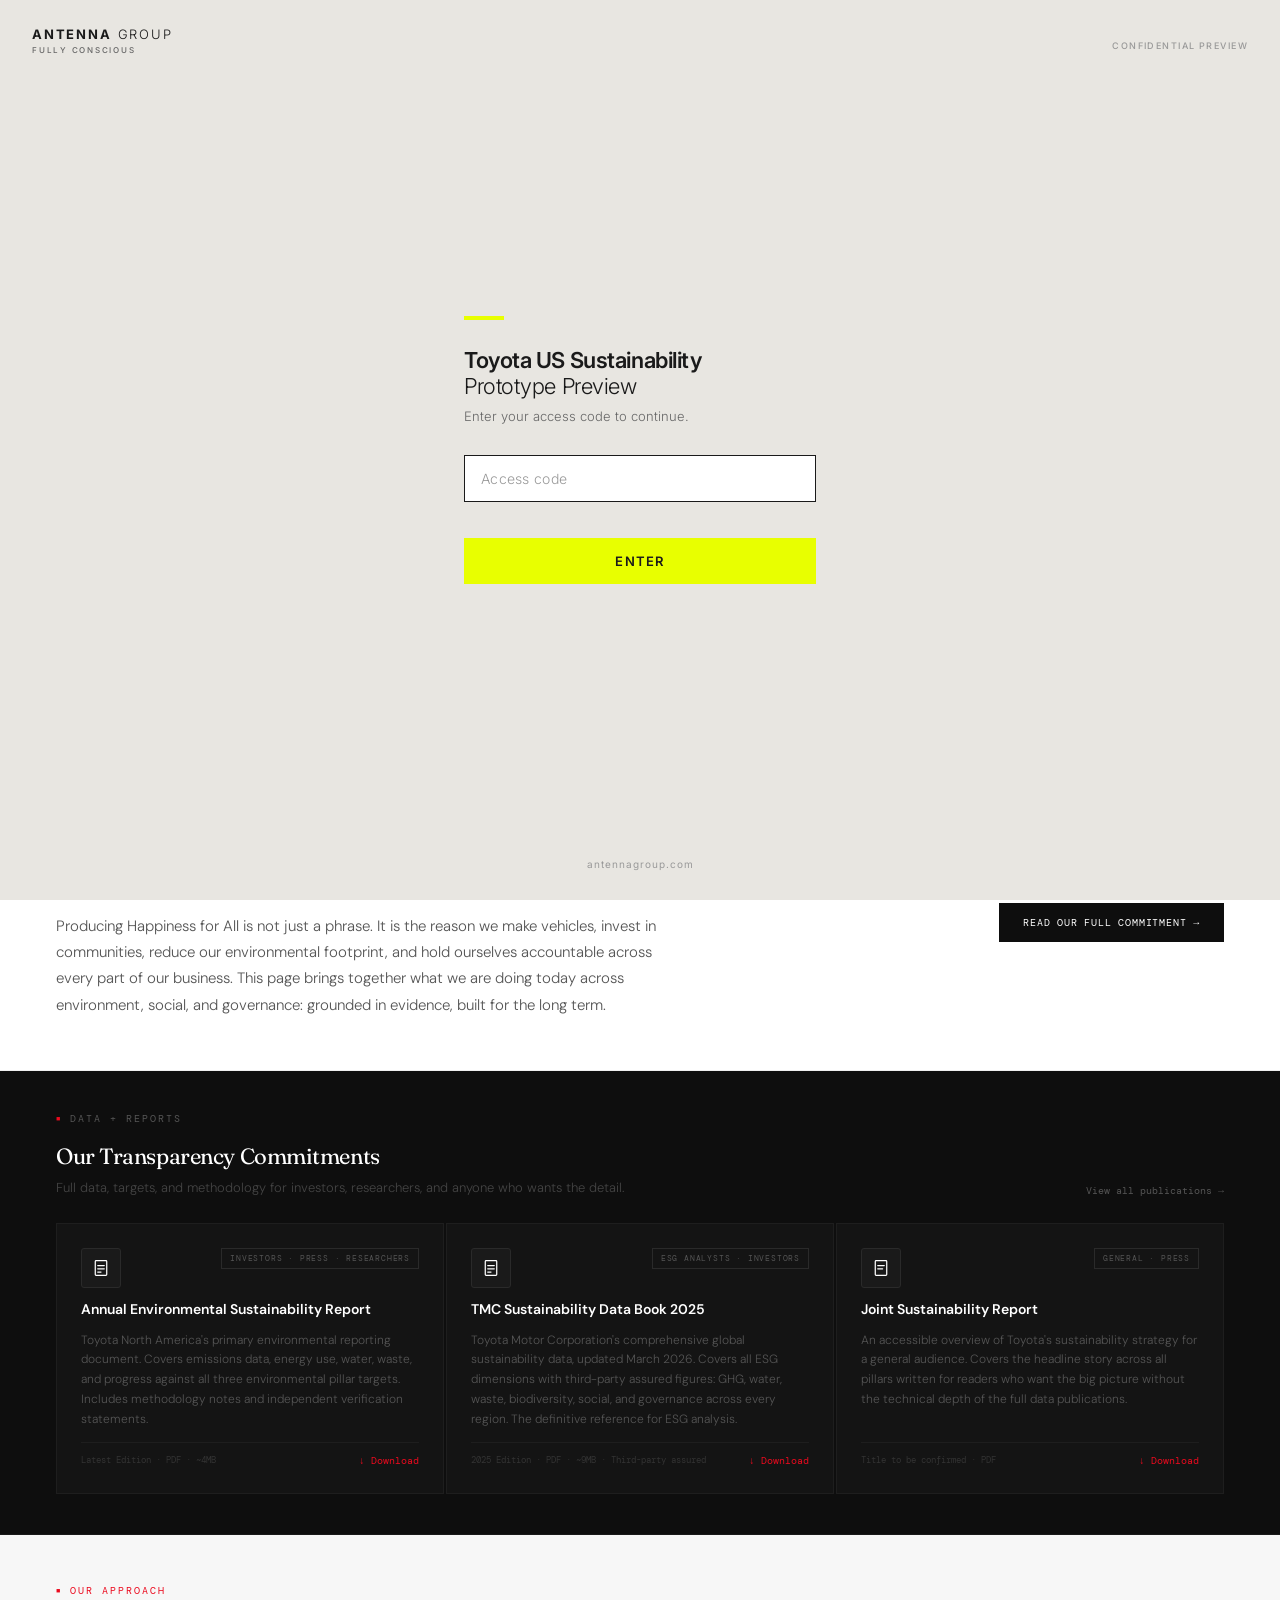
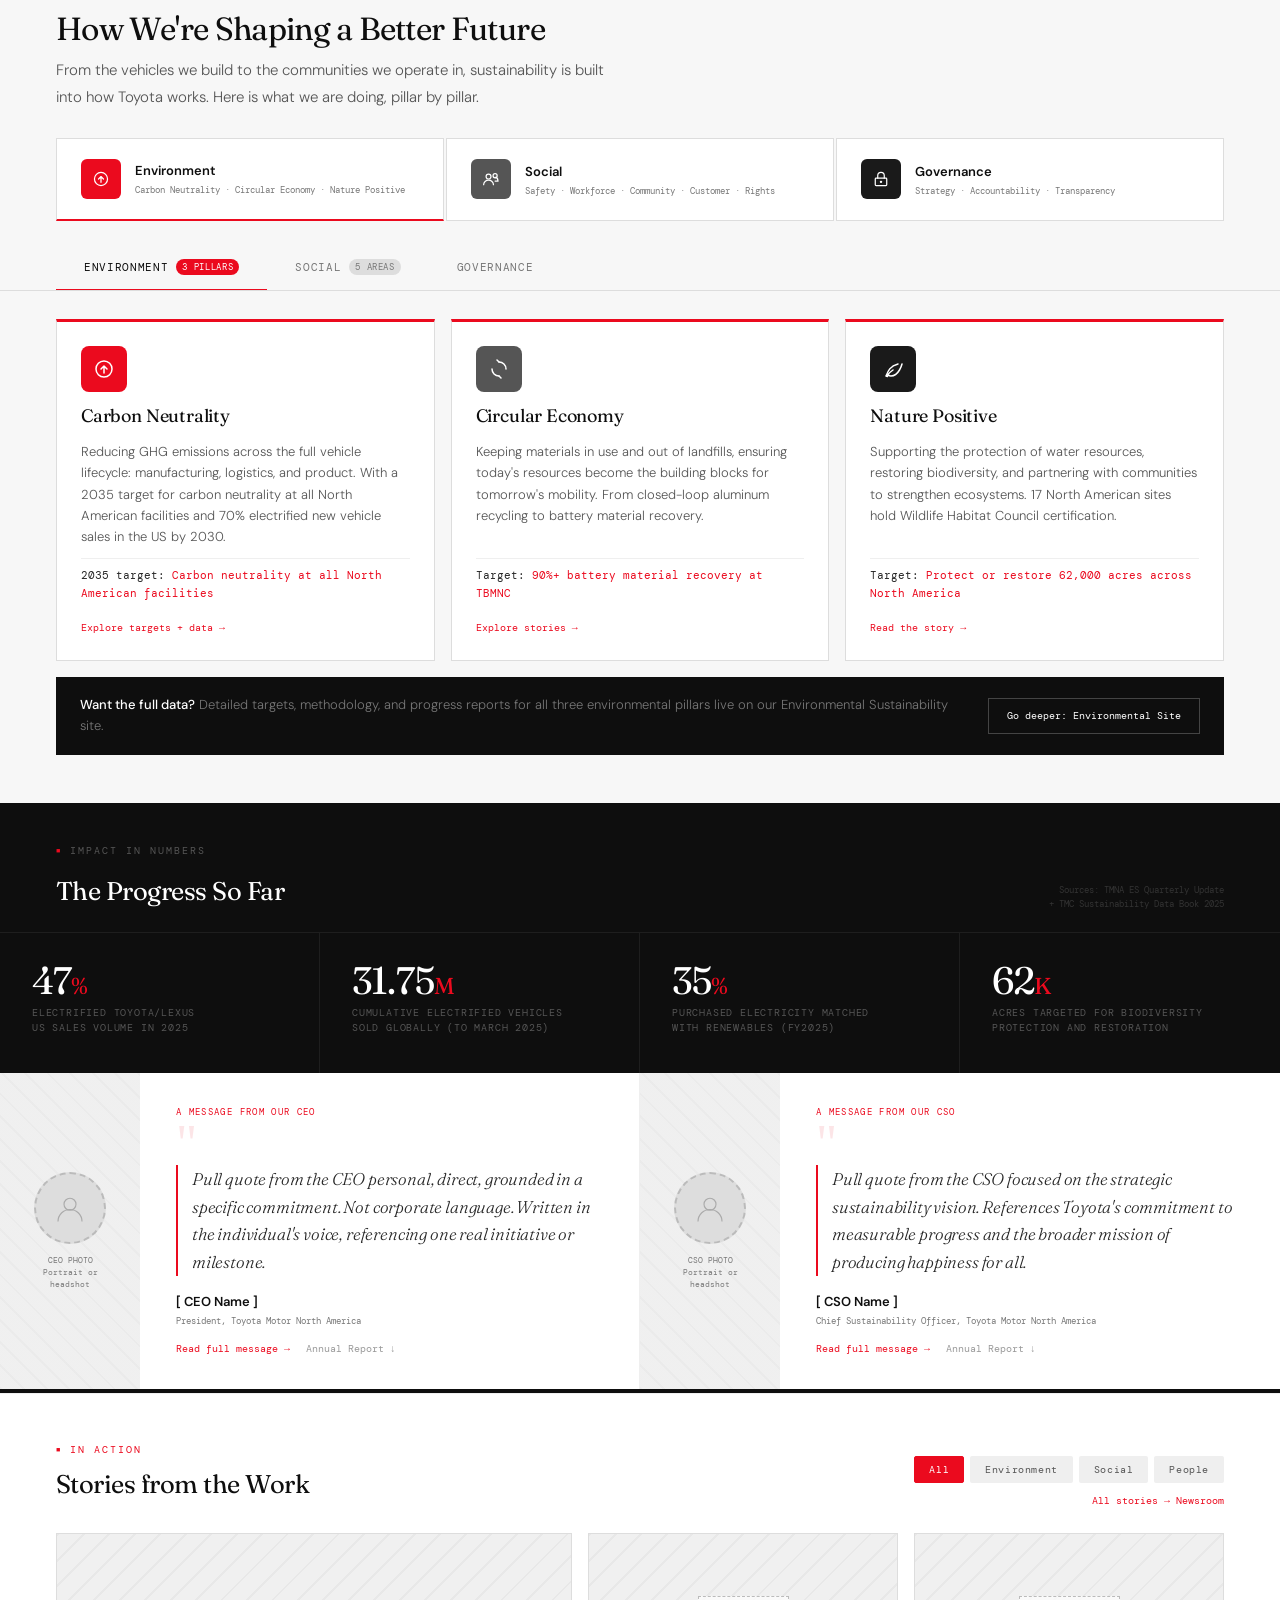
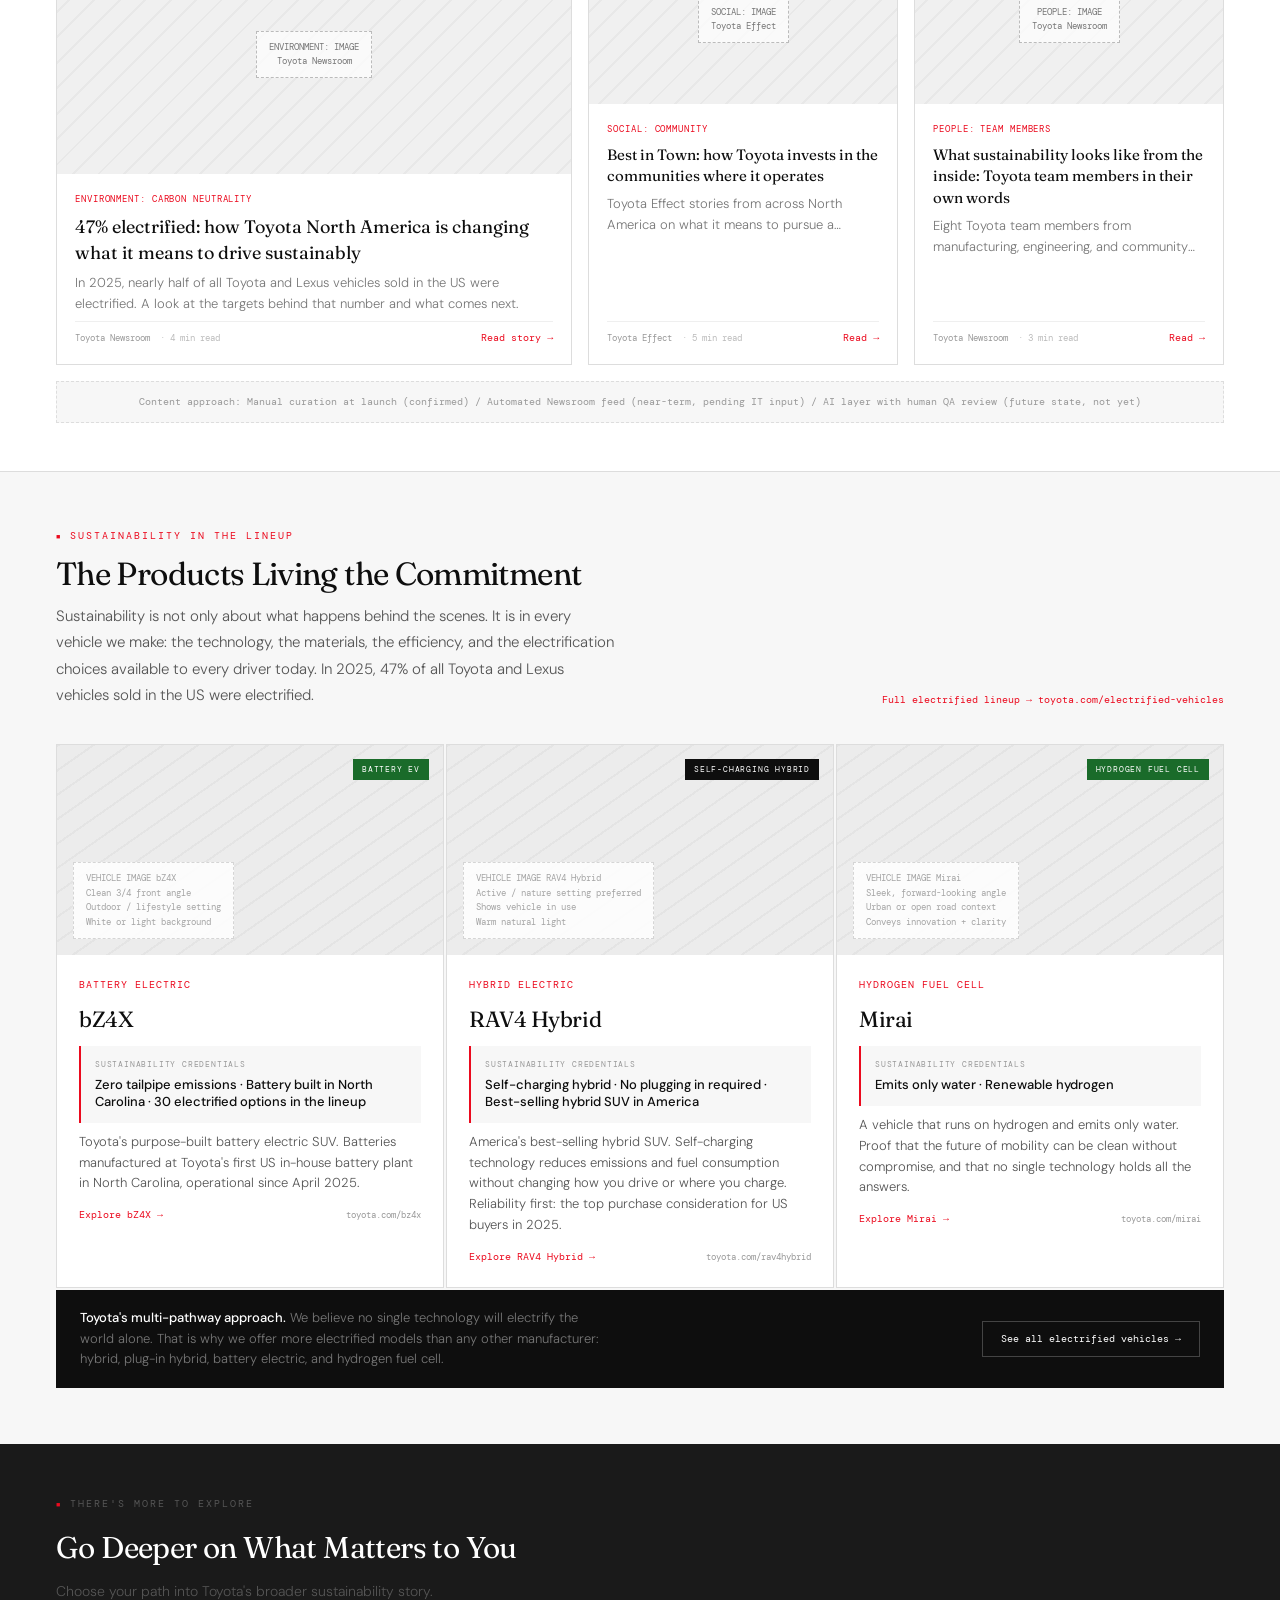
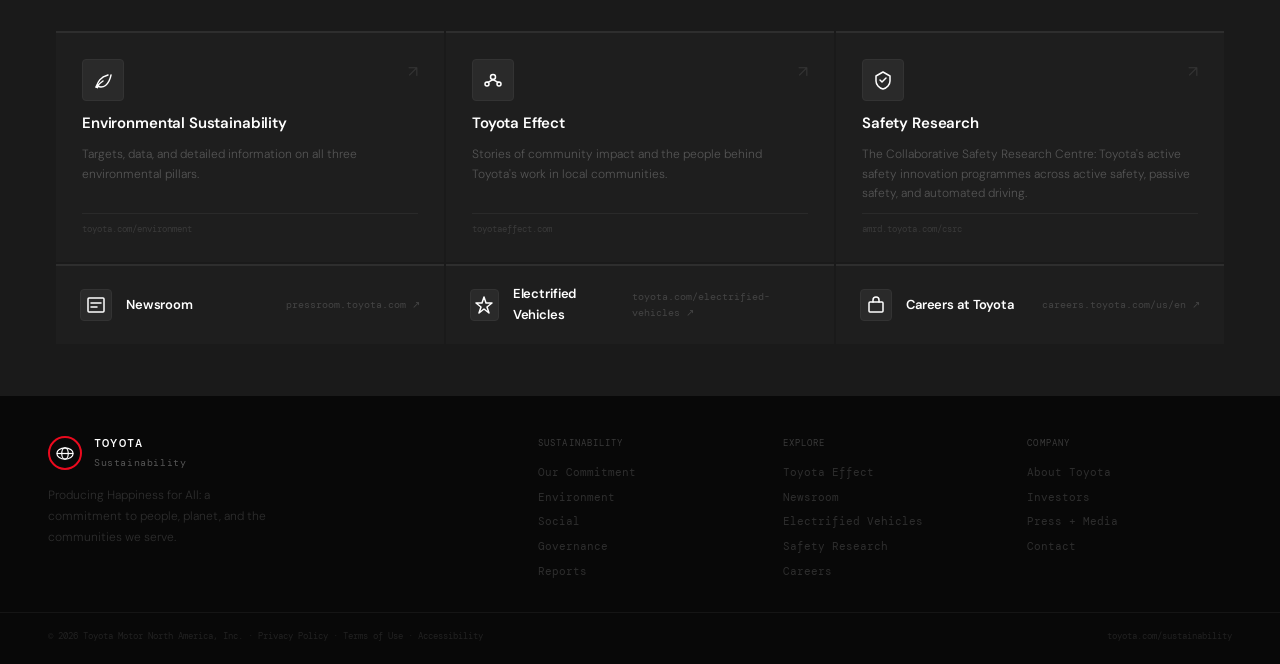
==== commit b203c430: "Add files via upload" ====
--- a/index.html
+++ b/index.html
@@ -314,6 +314,85 @@
 </style>
 </head>
 <body>
+<!-- ANTENNA GROUP PASSWORD GATE -->
+<link href="https://fonts.googleapis.com/css2?family=Inter:wght@300;400;500;600;700&display=swap" rel="stylesheet">
+<div id="pw-gate" style="position:fixed;inset:0;z-index:9999;background:#E8E6E1;display:flex;flex-direction:column;align-items:center;justify-content:center;font-family:'Inter',-apple-system,BlinkMacSystemFont,sans-serif">
+  <style>
+    #pw-gate *{box-sizing:border-box}
+    #pw-input{width:100%;padding:14px 16px;border:1px solid #D9D6D0;background:#fff;font-family:'Inter',-apple-system,sans-serif;font-size:14px;color:#1A1A1A;border-radius:0;outline:none;transition:border-color .2s;letter-spacing:.02em}
+    #pw-input::placeholder{color:#999;font-weight:300}
+    #pw-input:focus{border-color:#1A1A1A}
+    #pw-btn{width:100%;background:#E8FF00;color:#1A1A1A;border:none;padding:15px 28px;font-family:'Inter',-apple-system,sans-serif;font-size:13px;font-weight:600;letter-spacing:.1em;text-transform:uppercase;cursor:pointer;border-radius:0;transition:background .15s}
+    #pw-btn:hover{background:#D4E800}
+    @keyframes ag-up{from{opacity:0;transform:translateY(10px)}to{opacity:1;transform:translateY(0)}}
+    .ag-in{animation:ag-up .4s ease both}
+    .ag-in-2{animation:ag-up .4s .1s ease both}
+    .ag-in-3{animation:ag-up .4s .2s ease both}
+  </style>
+
+  <!-- Top left wordmark -->
+  <div class="ag-in" style="position:absolute;top:28px;left:32px">
+    <div style="font-size:13px;font-weight:700;letter-spacing:.14em;color:#1A1A1A;text-transform:uppercase;line-height:1">ANTENNA<span style="font-weight:300"> GROUP</span></div>
+    <div style="font-size:8px;font-weight:500;letter-spacing:.22em;color:#666666;text-transform:uppercase;margin-top:3px">FULLY CONSCIOUS</div>
+  </div>
+
+  <!-- Top right label -->
+  <div class="ag-in" style="position:absolute;top:32px;right:32px">
+    <span style="font-size:9px;font-weight:500;letter-spacing:.16em;text-transform:uppercase;color:#999">Confidential Preview</span>
+  </div>
+
+  <!-- Centre -->
+  <div class="ag-in-2" style="width:100%;max-width:400px;padding:0 24px">
+
+    <!-- Yellow accent bar -->
+    <div style="width:40px;height:4px;background:#E8FF00;margin-bottom:28px"></div>
+
+    <div style="margin-bottom:8px">
+      <div style="font-size:22px;font-weight:600;color:#1A1A1A;letter-spacing:-.02em;line-height:1.15">Toyota US Sustainability</div>
+      <div style="font-size:22px;font-weight:300;color:#1A1A1A;letter-spacing:-.02em;line-height:1.15">Prototype Preview</div>
+    </div>
+
+    <div style="font-size:13px;font-weight:300;color:#666666;margin-bottom:28px;line-height:1.5">Enter your access code to continue.</div>
+
+    <!-- Input -->
+    <div style="margin-bottom:6px">
+      <input id="pw-input" type="password" placeholder="Access code" autocomplete="off" onkeydown="if(event.key==='Enter')checkPw()">
+    </div>
+
+    <!-- Error -->
+    <div id="pw-err" style="font-size:11px;color:#E53935;min-height:20px;margin-bottom:10px;font-weight:400;letter-spacing:.02em"></div>
+
+    <!-- Button -->
+    <button id="pw-btn" onclick="checkPw()">Enter</button>
+
+  </div>
+
+  <!-- Bottom -->
+  <div class="ag-in-3" style="position:absolute;bottom:28px;left:0;right:0;text-align:center">
+    <div style="font-size:10px;color:#999;letter-spacing:.1em;font-weight:400">antennagroup.com</div>
+  </div>
+</div>
+<script>
+(function(){
+  if(sessionStorage.getItem('ag_auth')==='1'){document.getElementById('pw-gate').style.display='none';}
+  else{setTimeout(function(){var i=document.getElementById('pw-input');if(i)i.focus();},200);}
+})();
+function checkPw(){
+  var v=document.getElementById('pw-input').value.trim().toLowerCase();
+  if(v==='antennagroup'){
+    sessionStorage.setItem('ag_auth','1');
+    var g=document.getElementById('pw-gate');
+    g.style.transition='opacity .3s ease';g.style.opacity='0';
+    setTimeout(function(){g.style.display='none'},320);
+  } else {
+    var e=document.getElementById('pw-err');
+    e.textContent='Incorrect access code. Please try again.';
+    document.getElementById('pw-input').value='';
+    document.getElementById('pw-input').focus();
+    setTimeout(function(){e.textContent=''},3000);
+  }
+}
+</script>
 
 <!-- SEARCH OVERLAY -->
 <div class="search-overlay" id="search-overlay" role="dialog" aria-label="Search">
@@ -337,7 +416,7 @@
 <!-- NAV -->
 <nav class="site-nav">
   <div class="nav-utility">
-    <span class="nav-utility-brand">Toyota Motor North America</span>
+    
     <div class="nav-utility-links">
       <a href="https://toyota.com" target="_blank">toyota.com</a>
       <a href="#">Investors</a>
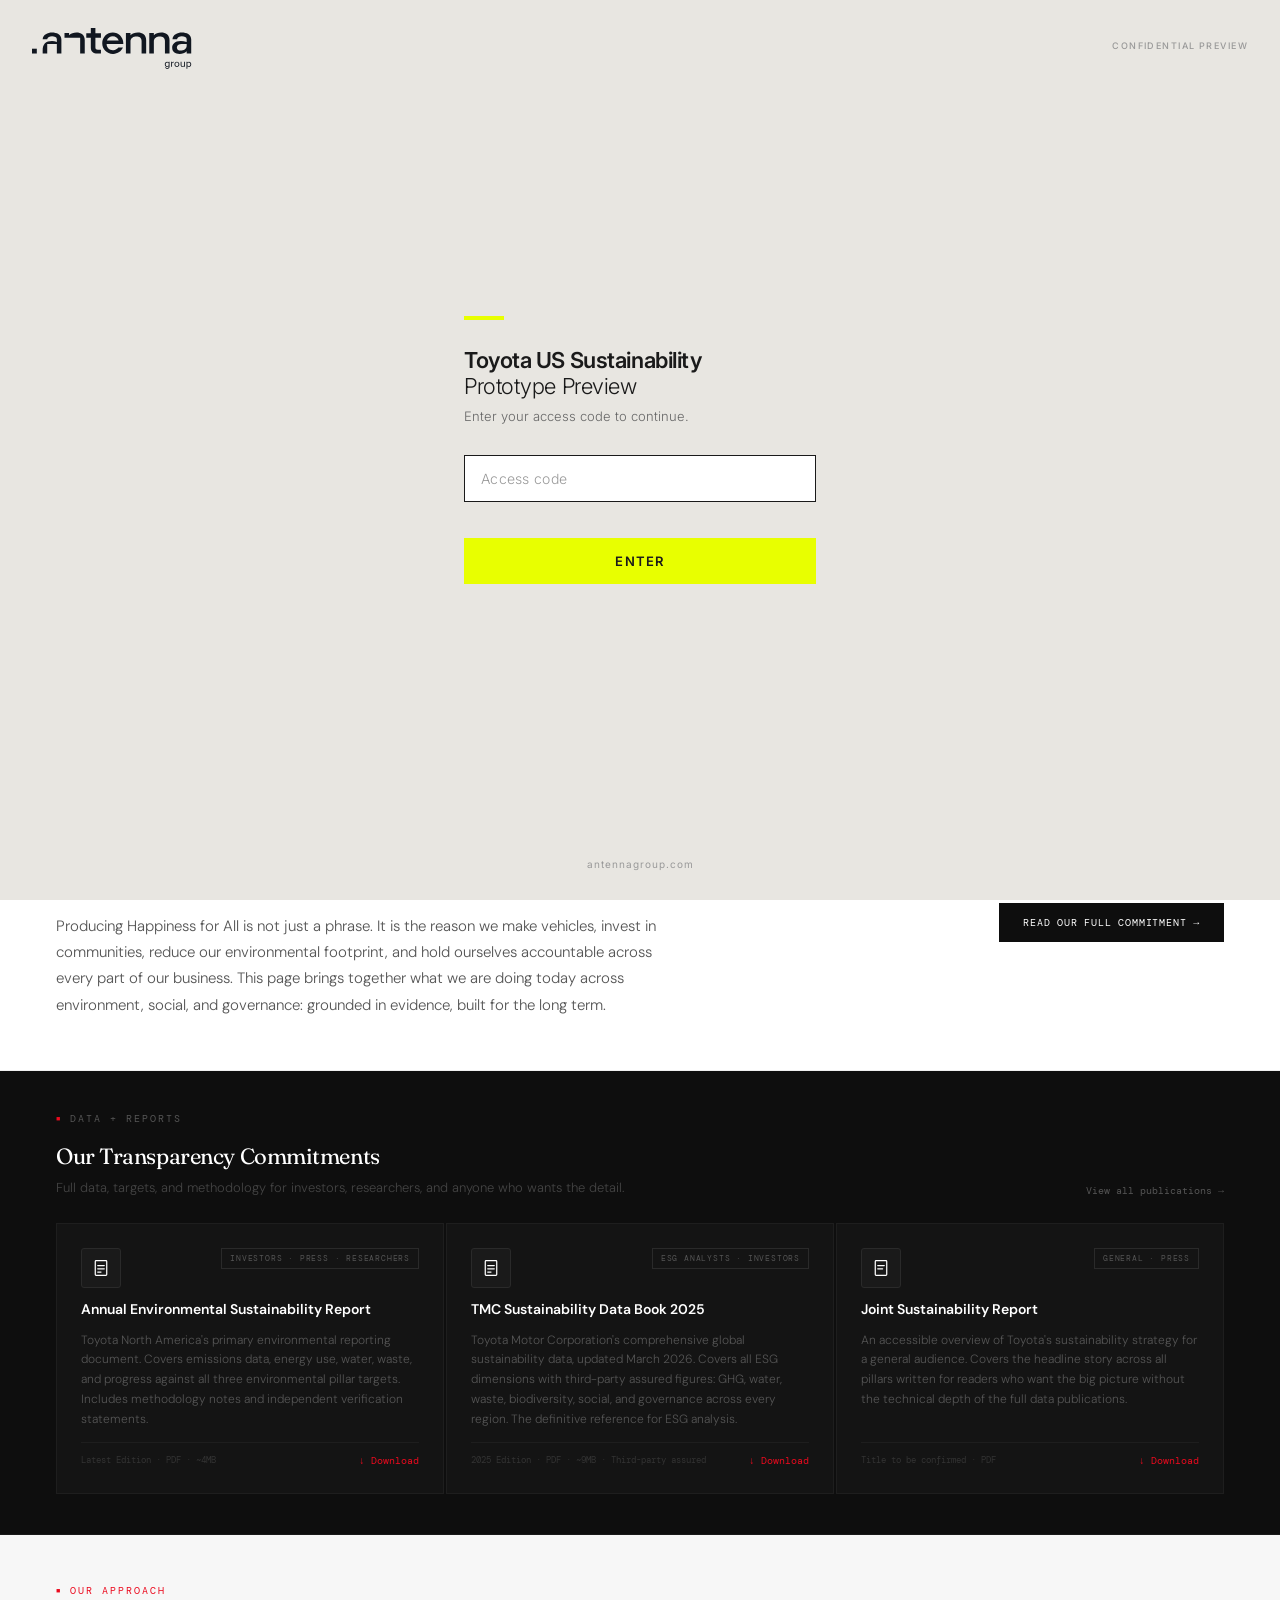
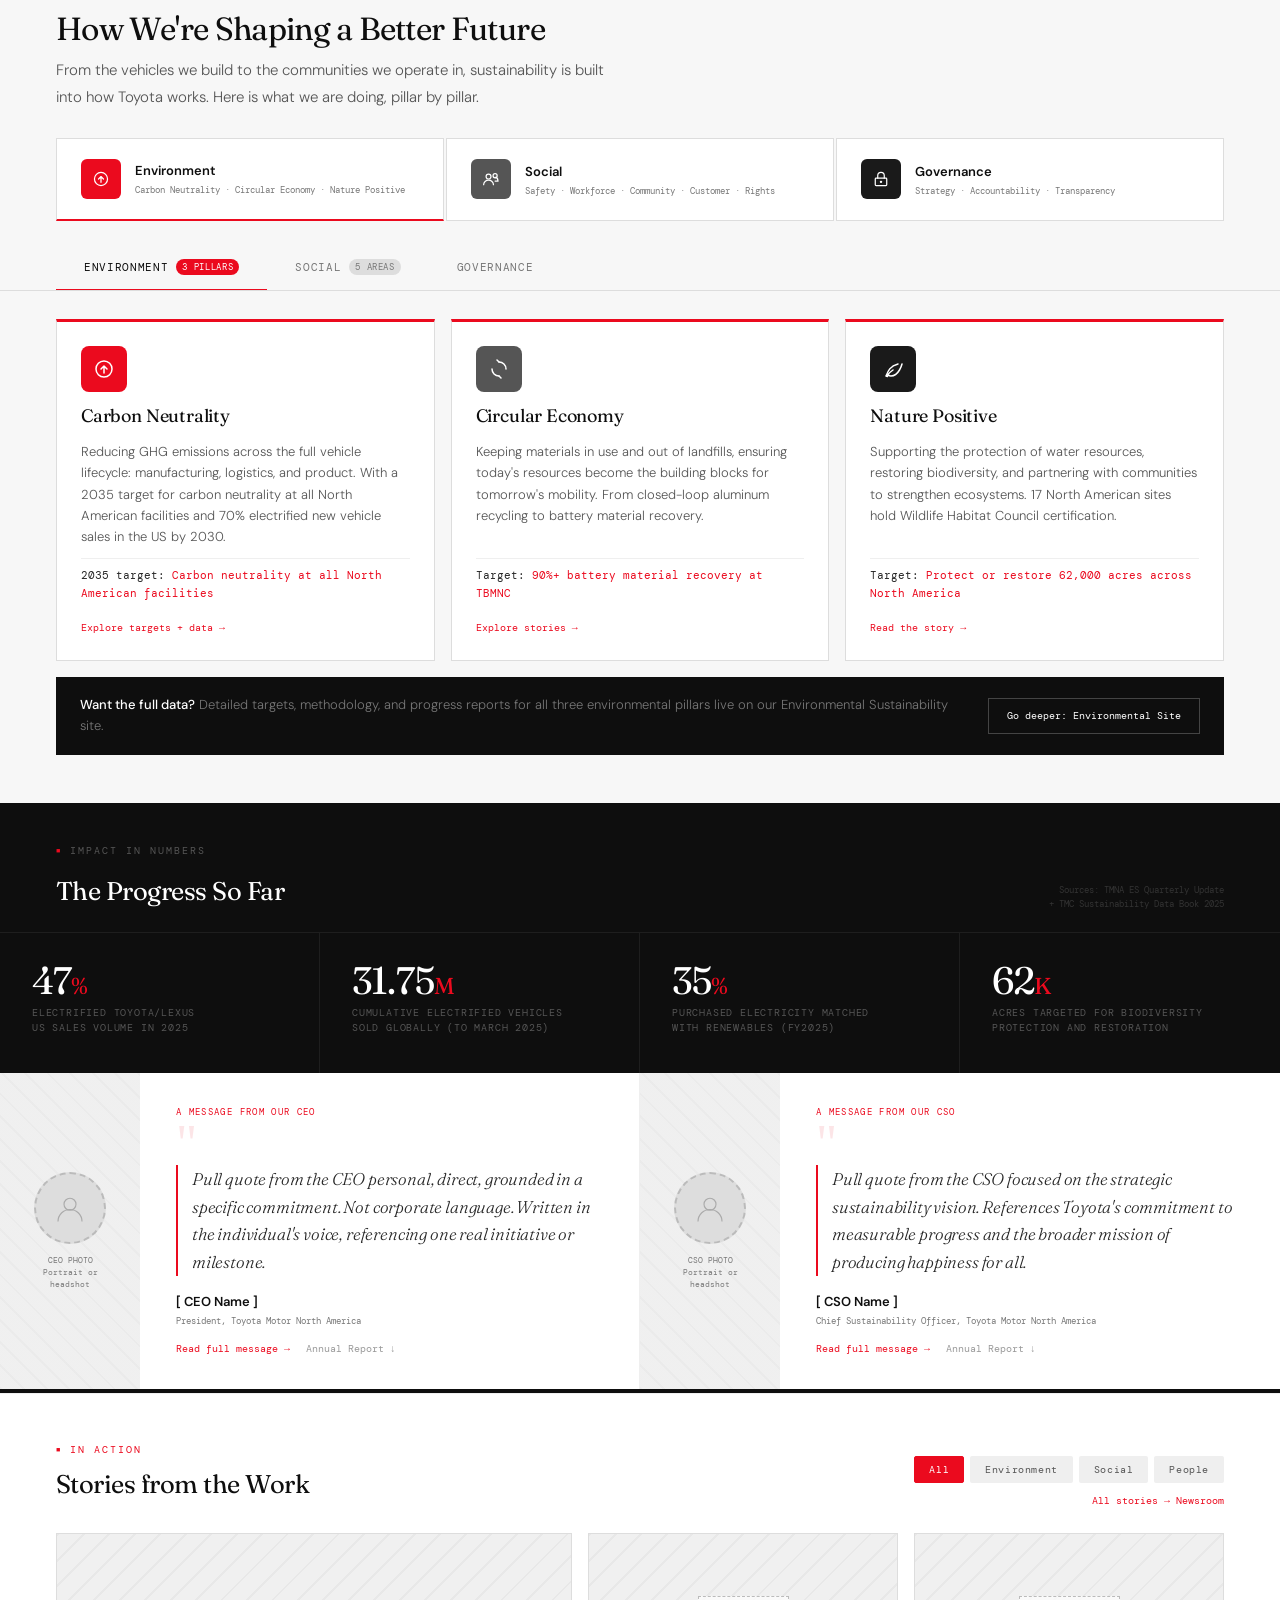
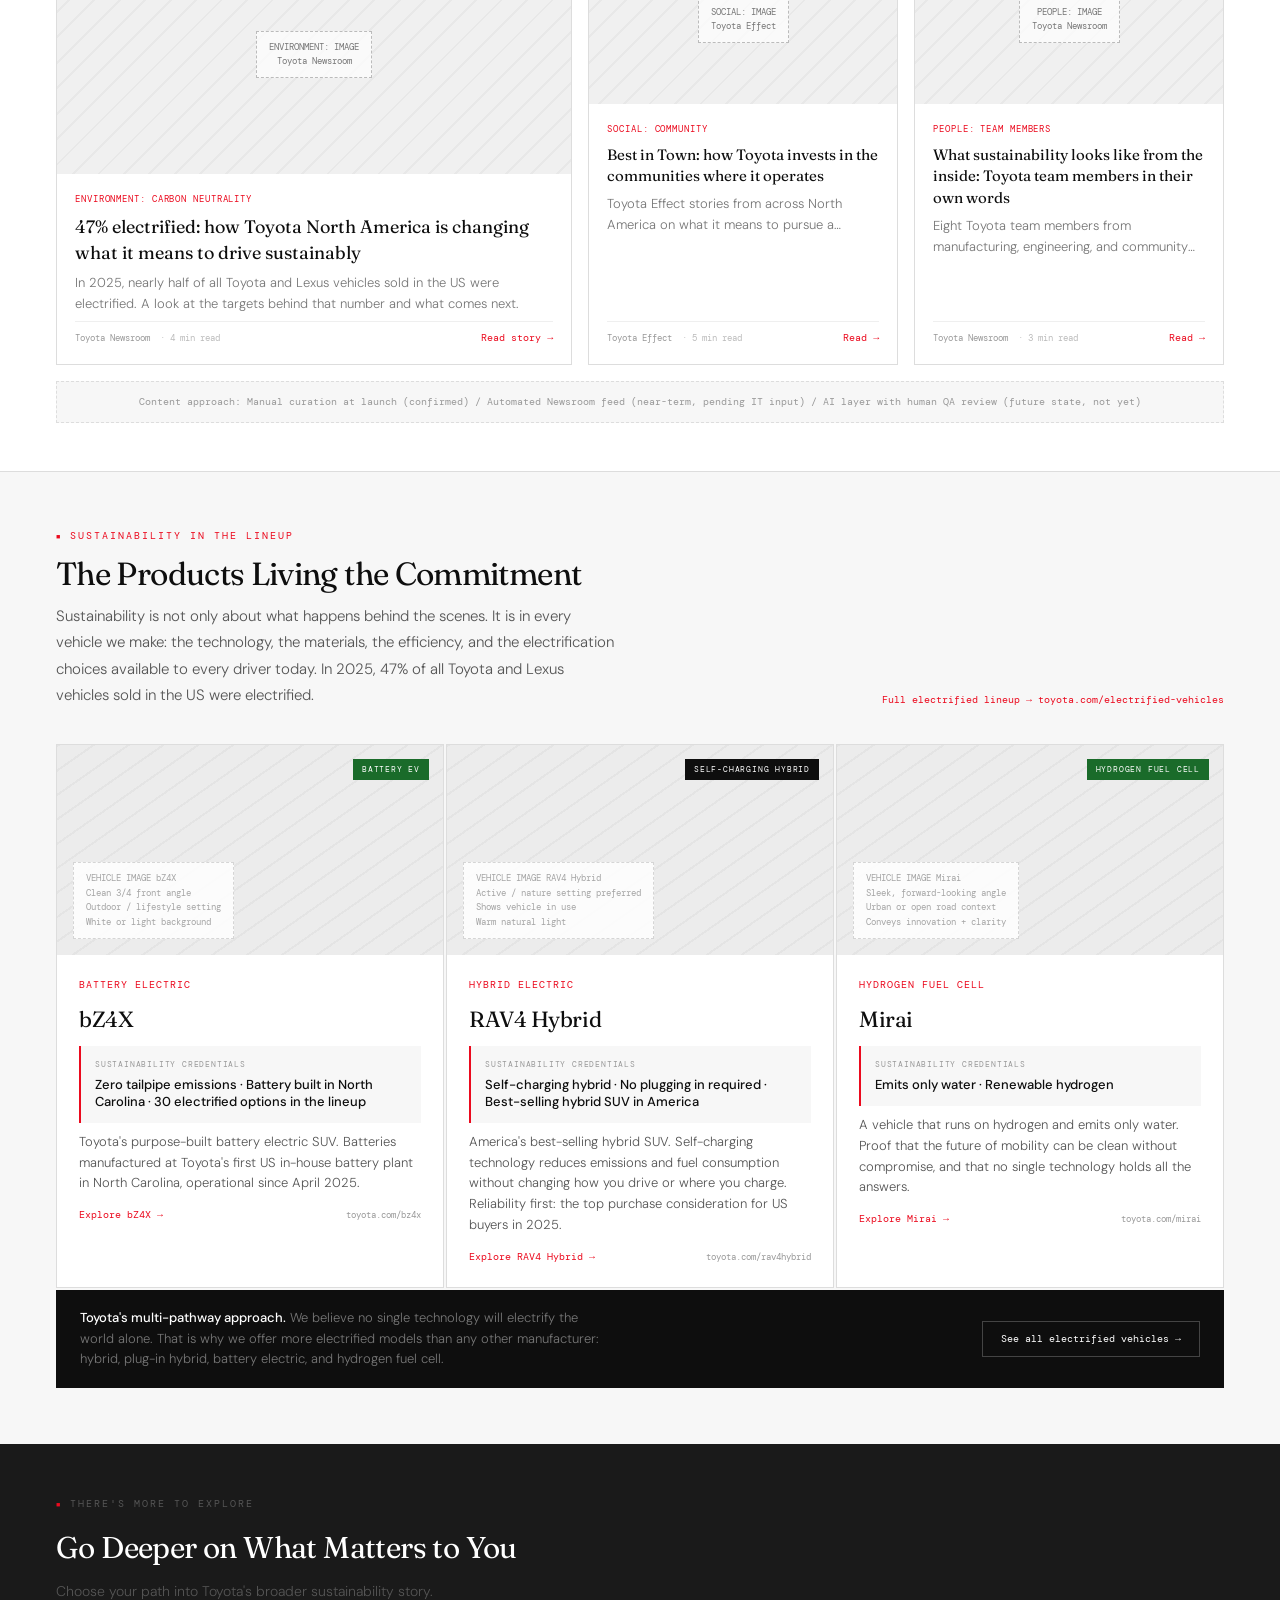
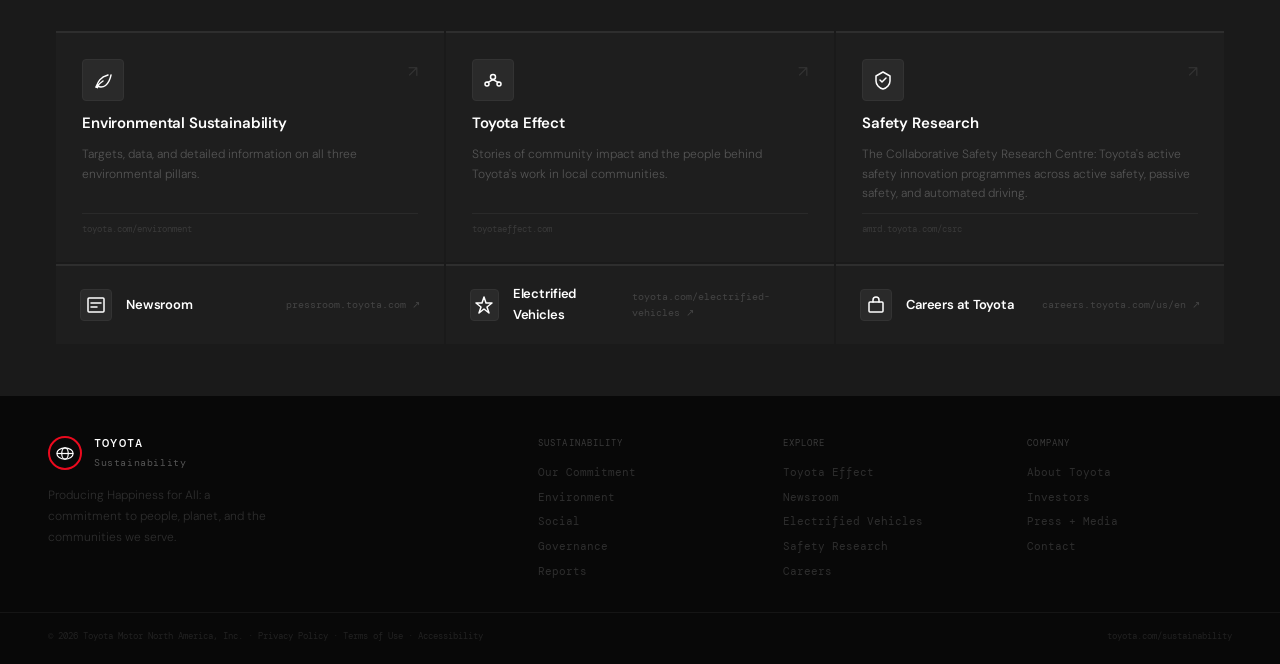
==== commit f1ece77f: "Add files via upload" ====
--- a/index.html
+++ b/index.html
@@ -332,8 +332,40 @@
 
   <!-- Top left wordmark -->
   <div class="ag-in" style="position:absolute;top:28px;left:32px">
-    <div style="font-size:13px;font-weight:700;letter-spacing:.14em;color:#1A1A1A;text-transform:uppercase;line-height:1">ANTENNA<span style="font-weight:300"> GROUP</span></div>
-    <div style="font-size:8px;font-weight:500;letter-spacing:.22em;color:#666666;text-transform:uppercase;margin-top:3px">FULLY CONSCIOUS</div>
+<svg width="160" height="41" viewBox="0 0 196 50" fill="none" xmlns="http://www.w3.org/2000/svg">
+<g id="logo">
+<g id="Group">
+<path id="Vector" d="M72.0572 23.7025V11.9509H66.4941V6.25498H72.0572V0H77.6671V6.25498H84.4537V11.9509H77.6671V23.7025C77.6671 25.5907 78.7304 26.4585 80.6656 26.4585H84.4537V31.1498H80.0362C75.1534 31.1498 72.0572 28.7299 72.0572 23.7025Z" fill="#111720"/>
+<path id="Vector_2" d="M59.0079 11.9504H39.8091V5.99648H45.419V8.77603C47.5496 6.64543 51.0172 5.51172 54.5005 5.51172C59.8211 5.51172 64.6179 8.41246 64.6179 14.7026V31.1454H59.0079V11.9465V11.9504Z" fill="#111720"/>
+<g id="Group_2">
+<path id="Vector_3" d="M30.446 13.6403C30.446 11.1187 27.5608 10.1101 24.5155 10.1101C21.6616 10.1101 18.8782 11.4627 18.6358 13.6403H13.0728C13.5106 8.22188 19.144 5.5166 24.5624 5.5166C29.9807 5.5166 36.0051 7.88567 36.0051 13.8826V31.1503H30.446V13.6403Z" fill="#111720"/>
+<path id="Vector_4" d="M33.5966 19.6251L30.4496 19.3592H18.6512V31.1499H13.0764V27.2171C13.0764 19.7697 16.845 15.8486 24.5426 15.8486C28.7569 15.8486 30.9656 16.9863 33.5966 19.6173V19.6212V19.6251Z" fill="#111720"/>
+</g>
+<path id="Vector_5" d="M5.89922 25.251H0V31.1502H5.89922V25.251Z" fill="#111720"/>
+<path id="Vector_6" d="M111.839 19.3509C111.855 19.0928 111.862 18.8348 111.862 18.5729C111.862 11.3601 106.084 5.51562 98.9536 5.51562C91.823 5.51562 86.0449 11.364 86.0449 18.5729C86.0449 25.7817 91.823 31.6302 98.9536 31.6302H99.626C104.884 31.6302 109.403 28.4518 111.417 23.8896H105.834C104.454 25.7974 102.21 27.0406 99.6769 27.0406H99.0044C94.8097 27.0406 91.4086 23.6394 91.4086 19.4447C91.4086 19.4134 91.4086 19.3821 91.4086 19.3509H111.839ZM99.0044 10.1091C102.37 10.1091 105.224 12.2984 106.221 15.332H91.7878C92.7847 12.2984 95.6385 10.1091 99.0044 10.1091Z" fill="#111720"/>
+<path id="Vector_7" d="M129.74 5.51562C125.897 5.51562 122.785 6.64934 120.659 8.77994V6.00039H115.049V31.1493H120.659V16.3602C120.659 12.0482 124.49 10.3515 127.782 10.3515C131.613 10.3515 134.244 12.0482 134.244 15.8754V31.1493H139.854V14.7065C139.854 8.42028 135.061 5.51562 129.736 5.51562H129.74Z" fill="#111720"/>
+<path id="Vector_8" d="M183.599 5.51562C178.181 5.51562 172.544 8.22481 172.11 13.6393H177.673C177.915 11.4618 180.699 10.1091 183.552 10.1091C186.598 10.1091 189.483 11.1177 189.483 13.6393V17.1342C186.973 16.2546 184.741 15.8285 182.231 15.8285C174.541 15.8285 171.703 20.0702 171.703 24.2649C171.703 27.9084 173.955 30.0156 177.106 31.0555C178.259 31.4386 179.534 31.6341 180.863 31.6341C184.002 31.6341 187.247 30.5707 189.483 28.401V31.1532H195.042V13.8856C195.042 7.88861 189.26 5.51953 183.599 5.51953V5.51562ZM182.196 27.5488C179.545 27.5488 177.571 26.3877 177.501 24.0655C177.466 22.8966 177.978 21.5557 179.021 20.723C180.343 19.6675 181.52 19.3587 185.398 19.3587H189.479V21.8763C189.338 25.5159 185.554 27.5449 182.196 27.5449V27.5488Z" fill="#111720"/>
+<path id="Vector_9" d="M158.353 5.51562C154.51 5.51562 151.398 6.64934 149.271 8.77994V6.00039H143.661V31.1493H149.271V16.3602C149.271 12.0482 153.102 10.3515 156.394 10.3515C160.225 10.3515 162.856 12.0482 162.856 15.8754V31.1493H168.466V14.7065C168.466 8.42028 163.673 5.51562 158.349 5.51562H158.353Z" fill="#111720"/>
+</g>
+<g id="Group_3">
+<g id="Group_4">
+<path id="Vector_10" d="M163.001 48.0651H164.087C164.158 48.5225 164.713 49.0542 165.706 49.0542C166.699 49.0542 167.418 48.4756 167.418 47.4631V46.6656C166.972 47.2559 166.308 47.5843 165.416 47.5843C163.821 47.5843 162.688 46.3645 162.688 44.3395C162.688 42.3144 163.821 41.0947 165.416 41.0947C166.308 41.0947 166.972 41.4192 167.418 42.0134V41.2159H168.481V47.467C168.481 49.1089 167.227 50.0002 165.706 50.0002C164.185 50.0002 163.122 49.1558 163.004 48.069L163.001 48.0651ZM165.702 46.6421C166.425 46.6421 167.137 46.1964 167.414 45.5436V43.1315C167.137 42.4786 166.425 42.033 165.702 42.033C164.545 42.033 163.771 42.9126 163.771 44.3395C163.771 45.7664 164.545 46.646 165.702 46.646V46.6421Z" fill="#111720"/>
+</g>
+<g id="Group_5">
+<path id="Vector_11" d="M170.459 41.212H171.523V42.2519C171.992 41.5287 172.731 41.0947 173.501 41.0947H173.743V42.1815H173.501C172.535 42.1815 171.812 42.7132 171.523 43.3152V47.467H170.459V41.2159V41.212Z" fill="#111720"/>
+</g>
+<g id="Group_6">
+<path id="Vector_12" d="M174.525 44.3366C174.525 42.2372 175.827 41.0918 177.52 41.0918C179.213 41.0918 180.515 42.2372 180.515 44.3366C180.515 46.4359 179.213 47.5813 177.52 47.5813C175.827 47.5813 174.525 46.4359 174.525 44.3366ZM179.424 44.3366C179.424 42.8393 178.603 42.03 177.516 42.03C176.429 42.03 175.608 42.8393 175.608 44.3366C175.608 45.8339 176.429 46.6431 177.516 46.6431C178.603 46.6431 179.424 45.8339 179.424 44.3366Z" fill="#111720"/>
+</g>
+<g id="Group_7">
+<path id="Vector_13" d="M184.638 46.643C185.362 46.643 186.038 46.1582 186.304 45.7243V41.2129H187.367V47.464H186.304V46.6899C185.823 47.245 185.084 47.5812 184.302 47.5812C182.973 47.5812 182.082 46.858 182.082 45.2864V41.209H183.145V45.0714C183.145 46.1582 183.747 46.6391 184.642 46.6391L184.638 46.643Z" fill="#111720"/>
+</g>
+<g id="Group_8">
+<path id="Vector_14" d="M190.323 46.6665V49.8761H189.26V41.213H190.323V42.0105C190.769 41.4202 191.433 41.0918 192.325 41.0918C193.916 41.0918 195.053 42.3115 195.053 44.3366C195.053 46.3616 193.92 47.5813 192.325 47.5813C191.433 47.5813 190.769 47.2569 190.323 46.6626V46.6665ZM192.035 46.6431C193.193 46.6431 193.967 45.7635 193.967 44.3366C193.967 42.9097 193.193 42.03 192.035 42.03C191.312 42.03 190.601 42.4757 190.323 43.1286V45.5406C190.601 46.1935 191.312 46.6392 192.035 46.6392V46.6431Z" fill="#111720"/>
+</g>
+</g>
+</g>
+</svg>
   </div>
 
   <!-- Top right label -->
